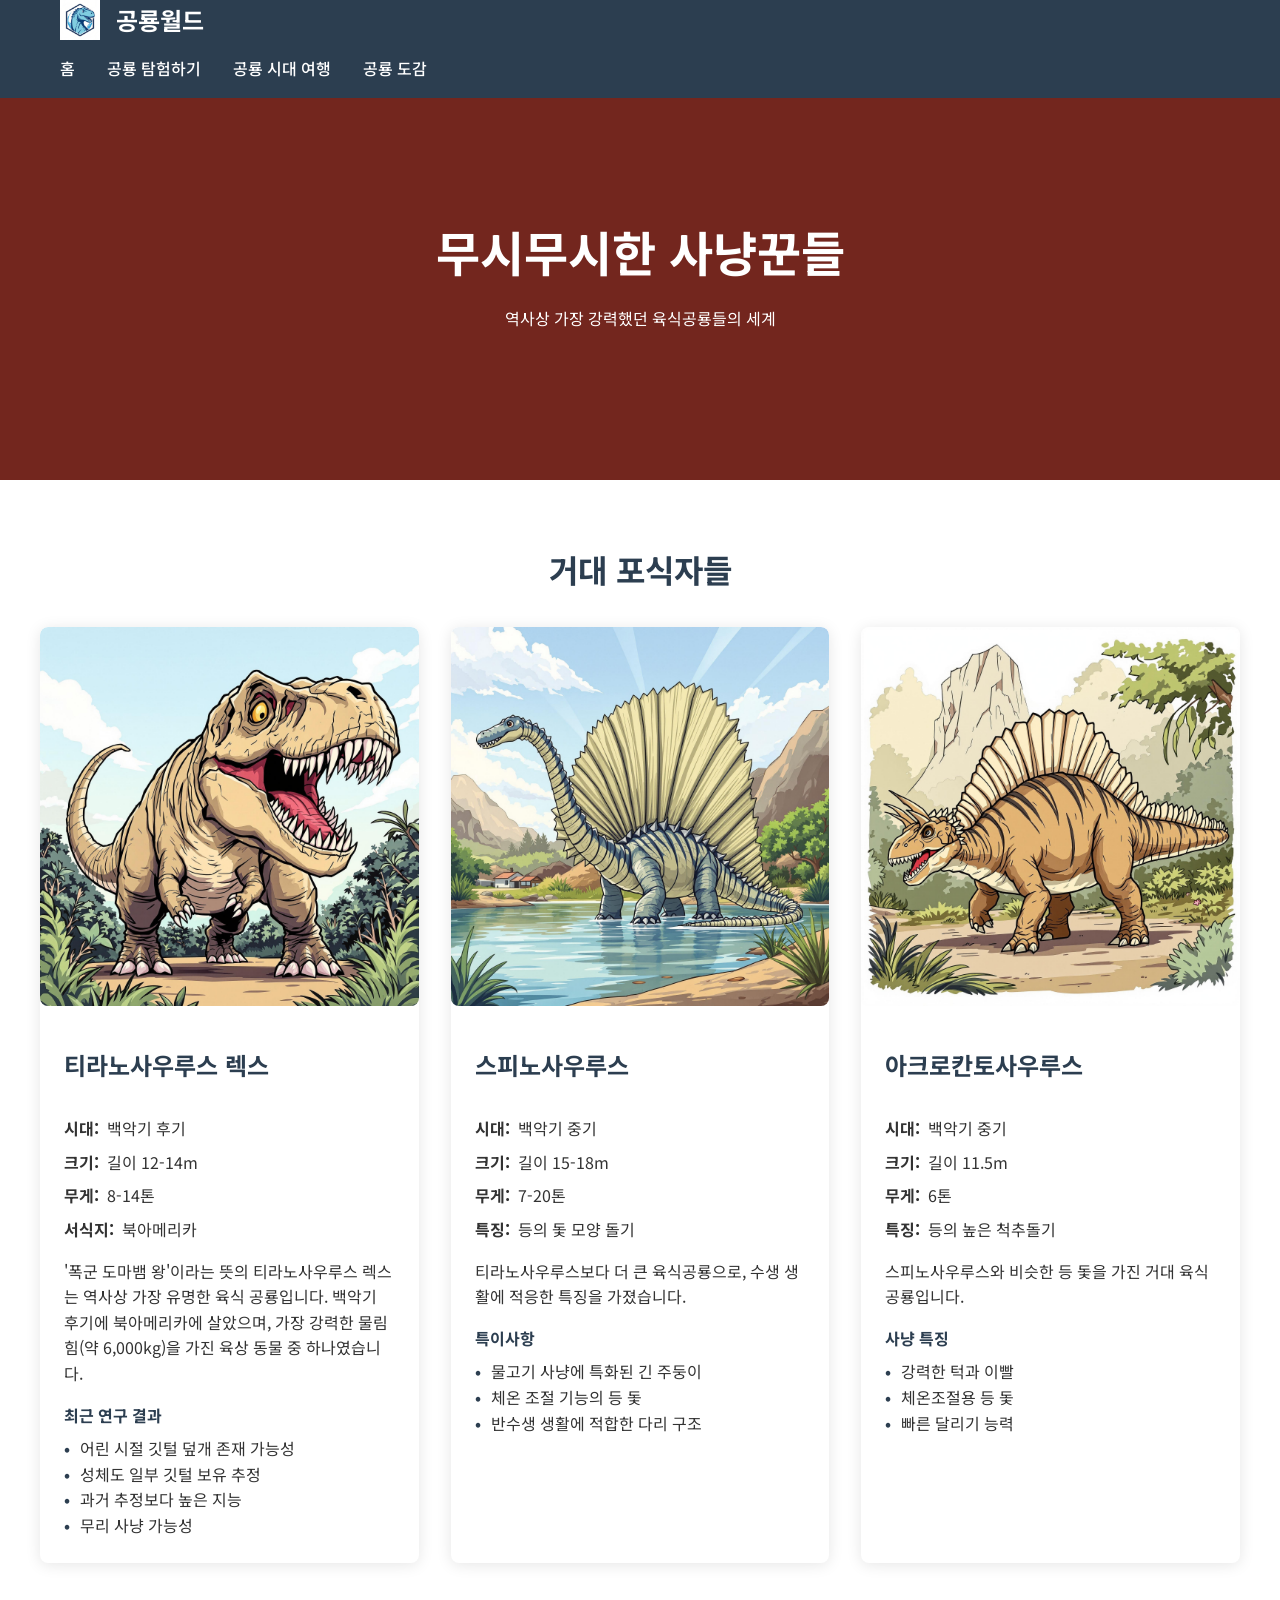
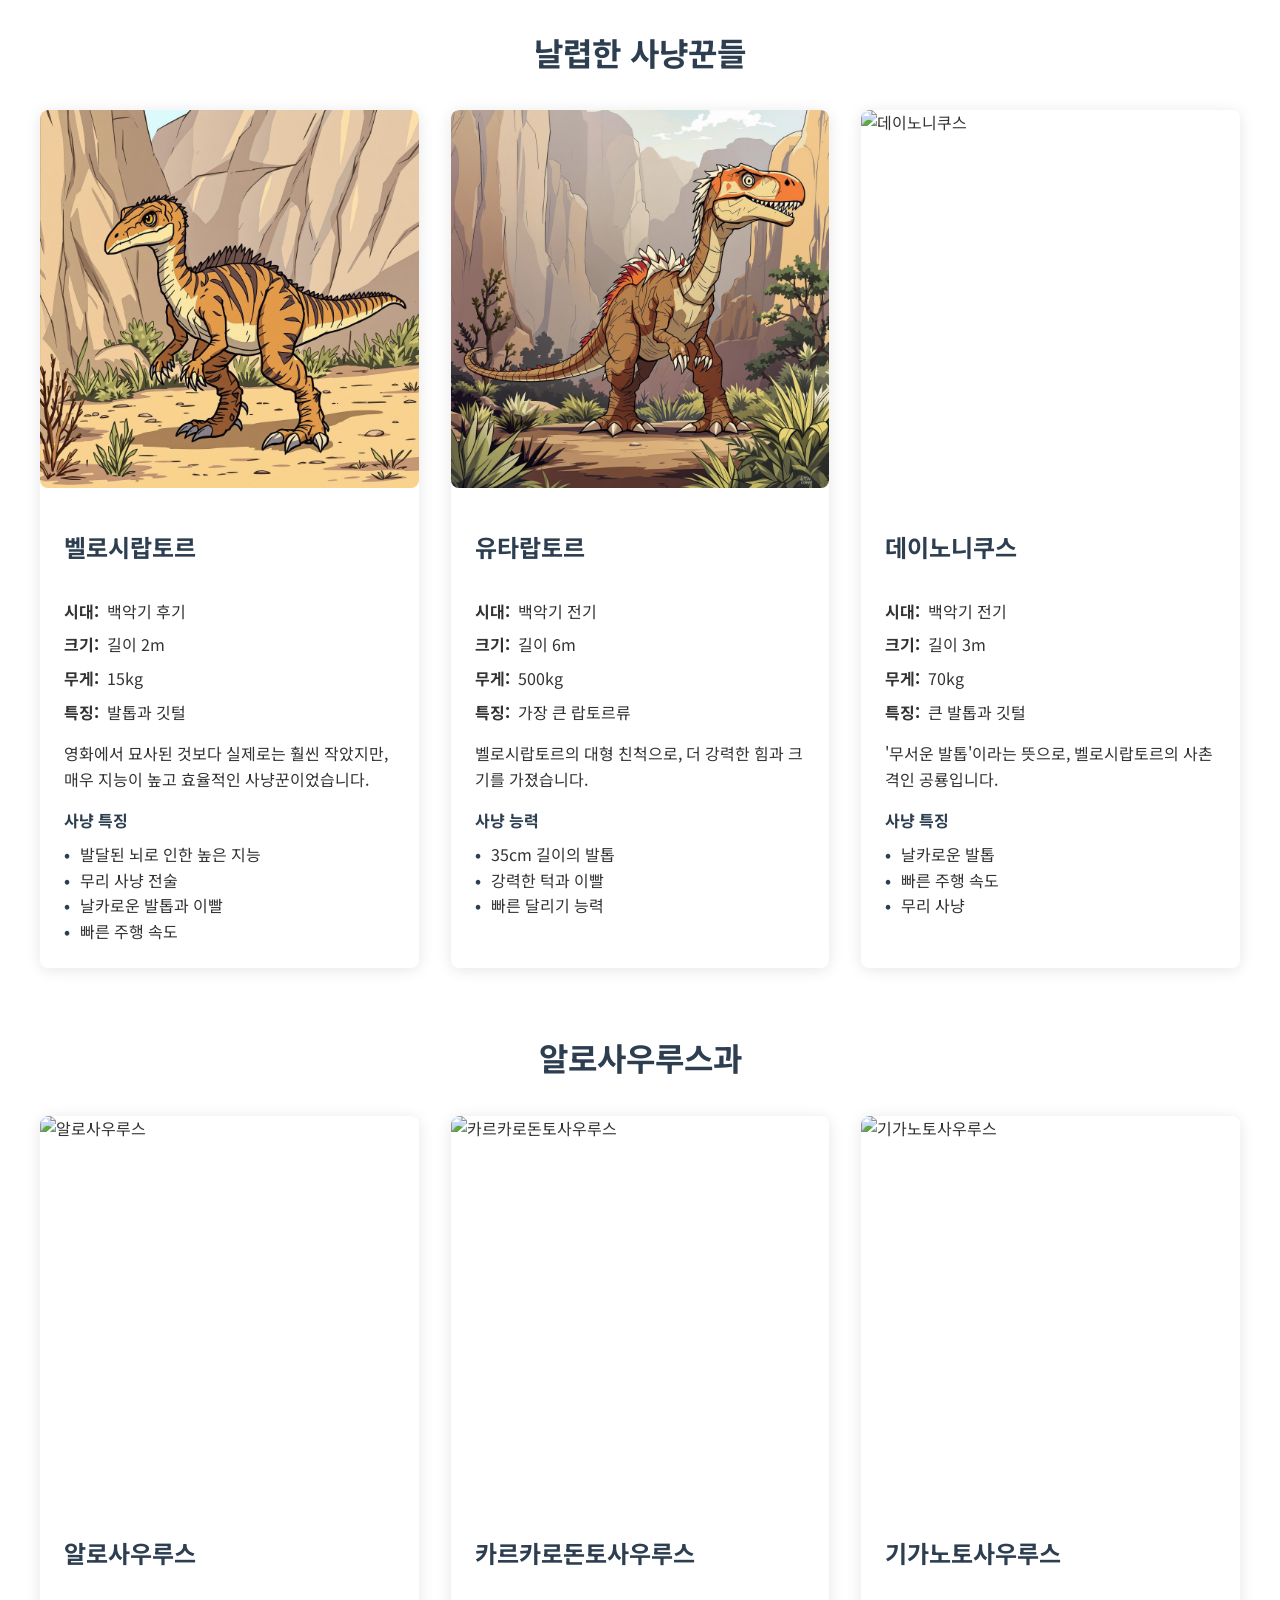
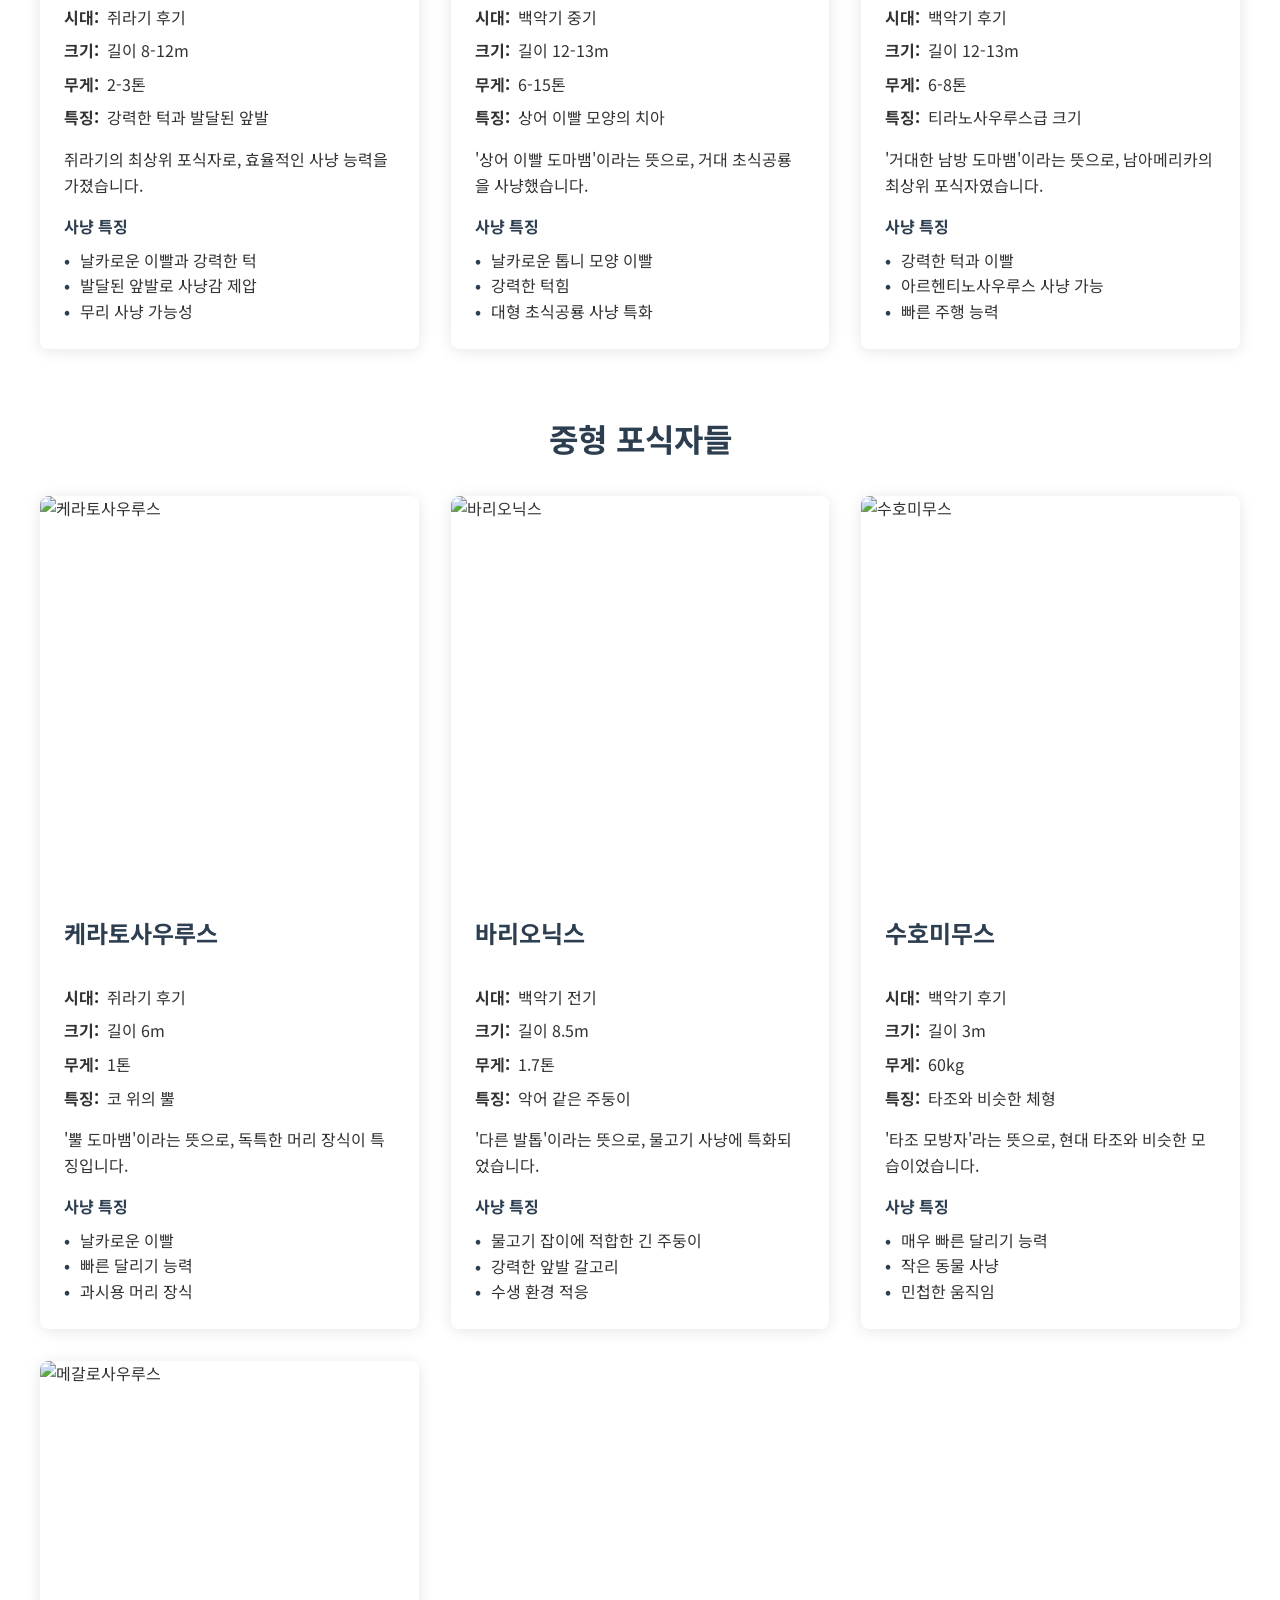
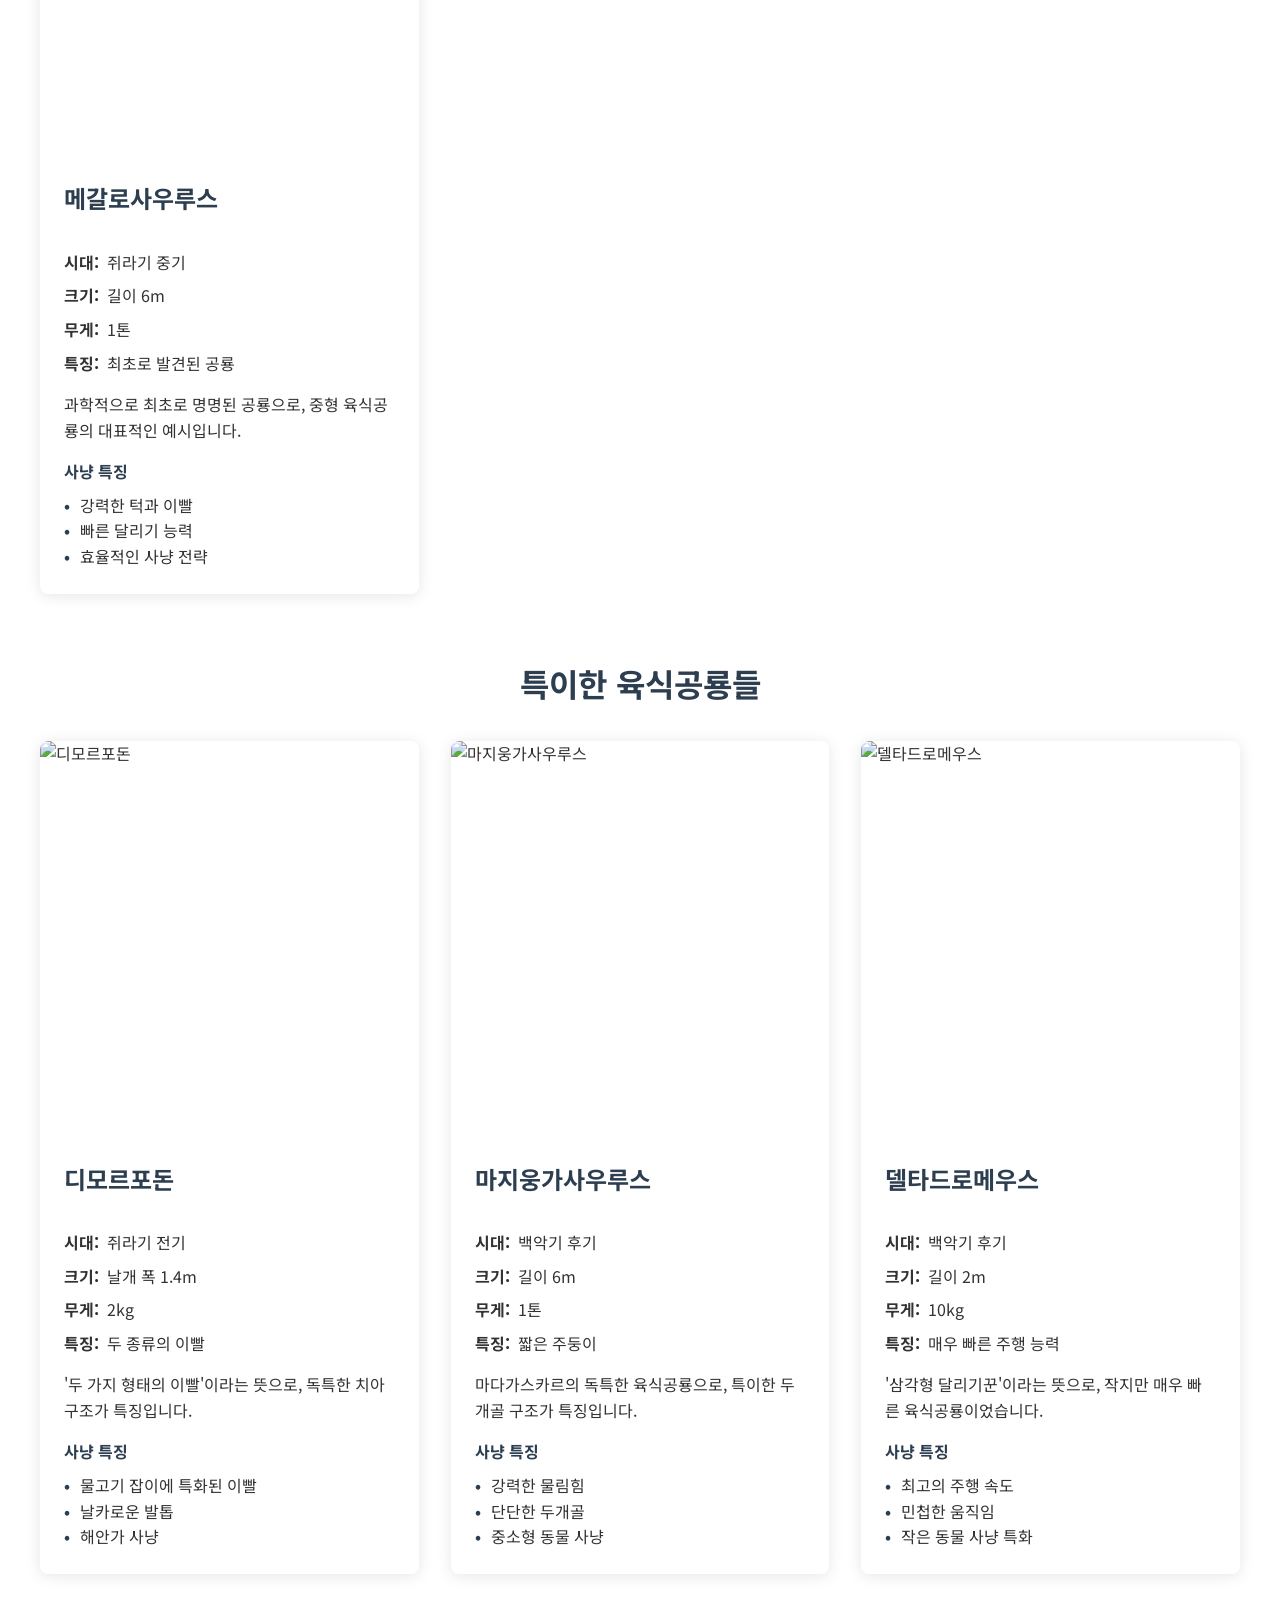
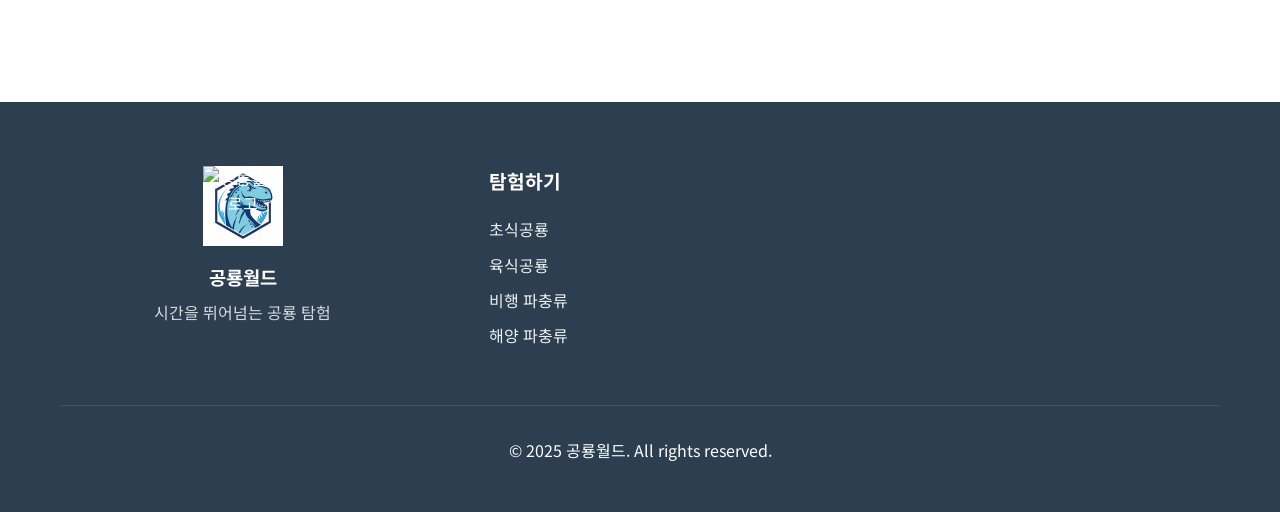
==== carnivores.html @ 7205537e "Move all files to root directory for GitHub Pages" ====
<!DOCTYPE html>
<html lang="ko">
<head>
    <meta charset="UTF-8">
    <meta name="viewport" content="width=device-width, initial-scale=1.0">
    <title>무시무시한 사냥꾼들 - 공룡월드</title>
    <link rel="stylesheet" href="style.css">
    <link rel="stylesheet" href="https://cdnjs.cloudflare.com/ajax/libs/font-awesome/6.0.0-beta3/css/all.min.css">
    <link href="https://fonts.googleapis.com/css2?family=Noto+Sans+KR:wght@400;700&display=swap" rel="stylesheet">
</head>
<body>
    <!-- 헤더 시작 -->
    <header>
        <div class="container">
            <div class="logo">
                <a href="index.html" class="logo-img" aria-label="공룡월드 홈으로 가기"></a>
                <h1>공룡월드</h1>
            </div>
            <nav>
                <div class="mobile-menu-toggle">
                    <i class="fas fa-bars"></i>
                </div>
                <ul class="main-menu">
                    <li><a href="index.html">홈</a></li>
                    <li class="dropdown">
                        <a href="#" class="active">공룡 탐험하기 <i class="fas fa-caret-down"></i></a>
                        <ul class="dropdown-menu">
                            <li><a href="herbivores.html">육지의 거인들 (초식공룡)</a></li>
                            <li><a href="carnivores.html" class="active">무시무시한 사냥꾼들 (육식공룡)</a></li>
                            <li><a href="flying.html">하늘의 지배자들 (비행 파충류)</a></li>
                            <li><a href="marine.html">바다의 공포 (해양 파충류)</a></li>
                        </ul>
                    </li>
                    <li><a href="timeline.html">공룡 시대 여행</a></li>
                    <li><a href="dictionary.html">공룡 도감</a></li>
                </ul>
            </nav>
        </div>
    </header>

    <!-- 메인 콘텐츠 -->
    <main>
        <section class="hero-sub" style="background: #E74C3C;">
            <div class="container">
                <h1>무시무시한 사냥꾼들</h1>
                <p>역사상 가장 강력했던 육식공룡들의 세계</p>
            </div>
        </section>

        <section class="container dino-content">
            <div class="dino-group">
                <h2>거대 포식자들</h2>
                <div class="dino-cards">
                    <div class="dino-detail-card">
                        <div class="dino-image">
                            <img src="images/tyrannosaurus.png" alt="티라노사우루스 렉스" loading="lazy">
                        </div>
                        <h3>티라노사우루스 렉스</h3>
                        <ul class="dino-stats">
                            <li><strong>시대:</strong> 백악기 후기</li>
                            <li><strong>크기:</strong> 길이 12-14m</li>
                            <li><strong>무게:</strong> 8-14톤</li>
                            <li><strong>서식지:</strong> 북아메리카</li>
                        </ul>
                        <div class="dino-description">
                            <p>'폭군 도마뱀 왕'이라는 뜻의 티라노사우루스 렉스는 역사상 가장 유명한 육식 공룡입니다. 백악기 후기에 북아메리카에 살았으며, 가장 강력한 물림힘(약 6,000kg)을 가진 육상 동물 중 하나였습니다.</p>
                            <h4>최근 연구 결과</h4>
                            <ul>
                                <li>어린 시절 깃털 덮개 존재 가능성</li>
                                <li>성체도 일부 깃털 보유 추정</li>
                                <li>과거 추정보다 높은 지능</li>
                                <li>무리 사냥 가능성</li>
                            </ul>
                        </div>
                    </div>

                    <div class="dino-detail-card">
                        <div class="dino-image">
                            <img src="images/spinosaurus.png" alt="스피노사우루스" loading="lazy">
                        </div>
                        <h3>스피노사우루스</h3>
                        <ul class="dino-stats">
                            <li><strong>시대:</strong> 백악기 중기</li>
                            <li><strong>크기:</strong> 길이 15-18m</li>
                            <li><strong>무게:</strong> 7-20톤</li>
                            <li><strong>특징:</strong> 등의 돛 모양 돌기</li>
                        </ul>
                        <div class="dino-description">
                            <p>티라노사우루스보다 더 큰 육식공룡으로, 수생 생활에 적응한 특징을 가졌습니다.</p>
                            <h4>특이사항</h4>
                            <ul>
                                <li>물고기 사냥에 특화된 긴 주둥이</li>
                                <li>체온 조절 기능의 등 돛</li>
                                <li>반수생 생활에 적합한 다리 구조</li>
                            </ul>
                        </div>
                    </div>

                    <div class="dino-detail-card">
                        <div class="dino-image">
                            <img src="images/acrocanthosaurus.png" alt="아크로칸토사우루스" loading="lazy">
                        </div>
                        <h3>아크로칸토사우루스</h3>
                        <ul class="dino-stats">
                            <li><strong>시대:</strong> 백악기 중기</li>
                            <li><strong>크기:</strong> 길이 11.5m</li>
                            <li><strong>무게:</strong> 6톤</li>
                            <li><strong>특징:</strong> 등의 높은 척추돌기</li>
                        </ul>
                        <div class="dino-description">
                            <p>스피노사우루스와 비슷한 등 돛을 가진 거대 육식공룡입니다.</p>
                            <h4>사냥 특징</h4>
                            <ul>
                                <li>강력한 턱과 이빨</li>
                                <li>체온조절용 등 돛</li>
                                <li>빠른 달리기 능력</li>
                            </ul>
                        </div>
                    </div>
                </div>
            </div>

            <div class="dino-group">
                <h2>날렵한 사냥꾼들</h2>
                <div class="dino-cards">
                    <div class="dino-detail-card">
                        <div class="dino-image">
                            <img src="images/velociraptor.png" alt="벨로시랍토르" loading="lazy">
                        </div>
                        <h3>벨로시랍토르</h3>
                        <ul class="dino-stats">
                            <li><strong>시대:</strong> 백악기 후기</li>
                            <li><strong>크기:</strong> 길이 2m</li>
                            <li><strong>무게:</strong> 15kg</li>
                            <li><strong>특징:</strong> 발톱과 깃털</li>
                        </ul>
                        <div class="dino-description">
                            <p>영화에서 묘사된 것보다 실제로는 훨씬 작았지만, 매우 지능이 높고 효율적인 사냥꾼이었습니다.</p>
                            <h4>사냥 특징</h4>
                            <ul>
                                <li>발달된 뇌로 인한 높은 지능</li>
                                <li>무리 사냥 전술</li>
                                <li>날카로운 발톱과 이빨</li>
                                <li>빠른 주행 속도</li>
                            </ul>
                        </div>
                    </div>

                    <div class="dino-detail-card">
                        <div class="dino-image">
                            <img src="images/utahraptor.png" alt="유타랍토르" loading="lazy">
                        </div>
                        <h3>유타랍토르</h3>
                        <ul class="dino-stats">
                            <li><strong>시대:</strong> 백악기 전기</li>
                            <li><strong>크기:</strong> 길이 6m</li>
                            <li><strong>무게:</strong> 500kg</li>
                            <li><strong>특징:</strong> 가장 큰 랍토르류</li>
                        </ul>
                        <div class="dino-description">
                            <p>벨로시랍토르의 대형 친척으로, 더 강력한 힘과 크기를 가졌습니다.</p>
                            <h4>사냥 능력</h4>
                            <ul>
                                <li>35cm 길이의 발톱</li>
                                <li>강력한 턱과 이빨</li>
                                <li>빠른 달리기 능력</li>
                            </ul>
                        </div>
                    </div>

                    <div class="dino-detail-card">
                        <div class="dino-image">
                            <img src="images/deinonychus.png" alt="데이노니쿠스" loading="lazy">
                        </div>
                        <h3>데이노니쿠스</h3>
                        <ul class="dino-stats">
                            <li><strong>시대:</strong> 백악기 전기</li>
                            <li><strong>크기:</strong> 길이 3m</li>
                            <li><strong>무게:</strong> 70kg</li>
                            <li><strong>특징:</strong> 큰 발톱과 깃털</li>
                        </ul>
                        <div class="dino-description">
                            <p>'무서운 발톱'이라는 뜻으로, 벨로시랍토르의 사촌격인 공룡입니다.</p>
                            <h4>사냥 특징</h4>
                            <ul>
                                <li>날카로운 발톱</li>
                                <li>빠른 주행 속도</li>
                                <li>무리 사냥</li>
                            </ul>
                        </div>
                    </div>
                </div>
            </div>

            <div class="dino-group">
                <h2>알로사우루스과</h2>
                <div class="dino-cards">
                    <div class="dino-detail-card">
                        <div class="dino-image">
                            <img src="images/allosaurus.png" alt="알로사우루스" loading="lazy">
                        </div>
                        <h3>알로사우루스</h3>
                        <ul class="dino-stats">
                            <li><strong>시대:</strong> 쥐라기 후기</li>
                            <li><strong>크기:</strong> 길이 8-12m</li>
                            <li><strong>무게:</strong> 2-3톤</li>
                            <li><strong>특징:</strong> 강력한 턱과 발달된 앞발</li>
                        </ul>
                        <div class="dino-description">
                            <p>쥐라기의 최상위 포식자로, 효율적인 사냥 능력을 가졌습니다.</p>
                            <h4>사냥 특징</h4>
                            <ul>
                                <li>날카로운 이빨과 강력한 턱</li>
                                <li>발달된 앞발로 사냥감 제압</li>
                                <li>무리 사냥 가능성</li>
                            </ul>
                        </div>
                    </div>

                    <div class="dino-detail-card">
                        <div class="dino-image">
                            <img src="images/carcharodontosaurus.png" alt="카르카로돈토사우루스" loading="lazy">
                        </div>
                        <h3>카르카로돈토사우루스</h3>
                        <ul class="dino-stats">
                            <li><strong>시대:</strong> 백악기 중기</li>
                            <li><strong>크기:</strong> 길이 12-13m</li>
                            <li><strong>무게:</strong> 6-15톤</li>
                            <li><strong>특징:</strong> 상어 이빨 모양의 치아</li>
                        </ul>
                        <div class="dino-description">
                            <p>'상어 이빨 도마뱀'이라는 뜻으로, 거대 초식공룡을 사냥했습니다.</p>
                            <h4>사냥 특징</h4>
                            <ul>
                                <li>날카로운 톱니 모양 이빨</li>
                                <li>강력한 턱힘</li>
                                <li>대형 초식공룡 사냥 특화</li>
                            </ul>
                        </div>
                    </div>

                    <div class="dino-detail-card">
                        <div class="dino-image">
                            <img src="images/giganotosaurus.png" alt="기가노토사우루스" loading="lazy">
                        </div>
                        <h3>기가노토사우루스</h3>
                        <ul class="dino-stats">
                            <li><strong>시대:</strong> 백악기 후기</li>
                            <li><strong>크기:</strong> 길이 12-13m</li>
                            <li><strong>무게:</strong> 6-8톤</li>
                            <li><strong>특징:</strong> 티라노사우루스급 크기</li>
                        </ul>
                        <div class="dino-description">
                            <p>'거대한 남방 도마뱀'이라는 뜻으로, 남아메리카의 최상위 포식자였습니다.</p>
                            <h4>사냥 특징</h4>
                            <ul>
                                <li>강력한 턱과 이빨</li>
                                <li>아르헨티노사우루스 사냥 가능</li>
                                <li>빠른 주행 능력</li>
                            </ul>
                        </div>
                    </div>
                </div>
            </div>

            <div class="dino-group">
                <h2>중형 포식자들</h2>
                <div class="dino-cards">
                    <div class="dino-detail-card">
                        <div class="dino-image">
                            <img src="images/carcharodon.png" alt="케라토사우루스" loading="lazy">
                        </div>
                        <h3>케라토사우루스</h3>
                        <ul class="dino-stats">
                            <li><strong>시대:</strong> 쥐라기 후기</li>
                            <li><strong>크기:</strong> 길이 6m</li>
                            <li><strong>무게:</strong> 1톤</li>
                            <li><strong>특징:</strong> 코 위의 뿔</li>
                        </ul>
                        <div class="dino-description">
                            <p>'뿔 도마뱀'이라는 뜻으로, 독특한 머리 장식이 특징입니다.</p>
                            <h4>사냥 특징</h4>
                            <ul>
                                <li>날카로운 이빨</li>
                                <li>빠른 달리기 능력</li>
                                <li>과시용 머리 장식</li>
                            </ul>
                        </div>
                    </div>

                    <div class="dino-detail-card">
                        <div class="dino-image">
                            <img src="images/barbados.png" alt="바리오닉스" loading="lazy">
                        </div>
                        <h3>바리오닉스</h3>
                        <ul class="dino-stats">
                            <li><strong>시대:</strong> 백악기 전기</li>
                            <li><strong>크기:</strong> 길이 8.5m</li>
                            <li><strong>무게:</strong> 1.7톤</li>
                            <li><strong>특징:</strong> 악어 같은 주둥이</li>
                        </ul>
                        <div class="dino-description">
                            <p>'다른 발톱'이라는 뜻으로, 물고기 사냥에 특화되었습니다.</p>
                            <h4>사냥 특징</h4>
                            <ul>
                                <li>물고기 잡이에 적합한 긴 주둥이</li>
                                <li>강력한 앞발 갈고리</li>
                                <li>수생 환경 적응</li>
                            </ul>
                        </div>
                    </div>

                    <div class="dino-detail-card">
                        <div class="dino-image">
                            <img src="images/troodon.png" alt="수호미무스" loading="lazy">
                        </div>
                        <h3>수호미무스</h3>
                        <ul class="dino-stats">
                            <li><strong>시대:</strong> 백악기 후기</li>
                            <li><strong>크기:</strong> 길이 3m</li>
                            <li><strong>무게:</strong> 60kg</li>
                            <li><strong>특징:</strong> 타조와 비슷한 체형</li>
                        </ul>
                        <div class="dino-description">
                            <p>'타조 모방자'라는 뜻으로, 현대 타조와 비슷한 모습이었습니다.</p>
                            <h4>사냥 특징</h4>
                            <ul>
                                <li>매우 빠른 달리기 능력</li>
                                <li>작은 동물 사냥</li>
                                <li>민첩한 움직임</li>
                            </ul>
                        </div>
                    </div>

                    <div class="dino-detail-card">
                        <div class="dino-image">
                            <img src="images/megalosaurus.png" alt="메갈로사우루스" loading="lazy">
                        </div>
                        <h3>메갈로사우루스</h3>
                        <ul class="dino-stats">
                            <li><strong>시대:</strong> 쥐라기 중기</li>
                            <li><strong>크기:</strong> 길이 6m</li>
                            <li><strong>무게:</strong> 1톤</li>
                            <li><strong>특징:</strong> 최초로 발견된 공룡</li>
                        </ul>
                        <div class="dino-description">
                            <p>과학적으로 최초로 명명된 공룡으로, 중형 육식공룡의 대표적인 예시입니다.</p>
                            <h4>사냥 특징</h4>
                            <ul>
                                <li>강력한 턱과 이빨</li>
                                <li>빠른 달리기 능력</li>
                                <li>효율적인 사냥 전략</li>
                            </ul>
                        </div>
                    </div>
                </div>
            </div>

            <div class="dino-group">
                <h2>특이한 육식공룡들</h2>
                <div class="dino-cards">
                    <div class="dino-detail-card">
                        <div class="dino-image">
                            <img src="images/dactylosaurus.png" alt="디모르포돈" loading="lazy">
                        </div>
                        <h3>디모르포돈</h3>
                        <ul class="dino-stats">
                            <li><strong>시대:</strong> 쥐라기 전기</li>
                            <li><strong>크기:</strong> 날개 폭 1.4m</li>
                            <li><strong>무게:</strong> 2kg</li>
                            <li><strong>특징:</strong> 두 종류의 이빨</li>
                        </ul>
                        <div class="dino-description">
                            <p>'두 가지 형태의 이빨'이라는 뜻으로, 독특한 치아 구조가 특징입니다.</p>
                            <h4>사냥 특징</h4>
                            <ul>
                                <li>물고기 잡이에 특화된 이빨</li>
                                <li>날카로운 발톱</li>
                                <li>해안가 사냥</li>
                            </ul>
                        </div>
                    </div>

                    <div class="dino-detail-card">
                        <div class="dino-image">
                            <img src="images/majungasaurus.png" alt="마지웅가사우루스" loading="lazy">
                        </div>
                        <h3>마지웅가사우루스</h3>
                        <ul class="dino-stats">
                            <li><strong>시대:</strong> 백악기 후기</li>
                            <li><strong>크기:</strong> 길이 6m</li>
                            <li><strong>무게:</strong> 1톤</li>
                            <li><strong>특징:</strong> 짧은 주둥이</li>
                        </ul>
                        <div class="dino-description">
                            <p>마다가스카르의 독특한 육식공룡으로, 특이한 두개골 구조가 특징입니다.</p>
                            <h4>사냥 특징</h4>
                            <ul>
                                <li>강력한 물림힘</li>
                                <li>단단한 두개골</li>
                                <li>중소형 동물 사냥</li>
                            </ul>
                        </div>
                    </div>

                    <div class="dino-detail-card">
                        <div class="dino-image">
                            <img src="images/deltadromeus.png" alt="델타드로메우스" loading="lazy">
                        </div>
                        <h3>델타드로메우스</h3>
                        <ul class="dino-stats">
                            <li><strong>시대:</strong> 백악기 후기</li>
                            <li><strong>크기:</strong> 길이 2m</li>
                            <li><strong>무게:</strong> 10kg</li>
                            <li><strong>특징:</strong> 매우 빠른 주행 능력</li>
                        </ul>
                        <div class="dino-description">
                            <p>'삼각형 달리기꾼'이라는 뜻으로, 작지만 매우 빠른 육식공룡이었습니다.</p>
                            <h4>사냥 특징</h4>
                            <ul>
                                <li>최고의 주행 속도</li>
                                <li>민첩한 움직임</li>
                                <li>작은 동물 사냥 특화</li>
                            </ul>
                        </div>
                    </div>
                </div>
            </div>
        </section>
    </main>

    <!-- 푸터 -->
    <footer>
        <div class="container">
            <div class="footer-content">
                <div class="footer-logo">
                    <img src="images/logo.png" alt="공룡월드 로고" class="logo-img">
                    <h3>공룡월드</h3>
                    <p>시간을 뛰어넘는 공룡 탐험</p>
                </div>
                <div class="footer-links">
                    <div class="link-column">
                        <h4>탐험하기</h4>
                        <ul>
                            <li><a href="herbivores.html">초식공룡</a></li>
                            <li><a href="carnivores.html">육식공룡</a></li>
                            <li><a href="flying.html">비행 파충류</a></li>
                            <li><a href="marine.html">해양 파충류</a></li>
                        </ul>
                    </div>
                </div>
            </div>
            <div class="copyright">
                <p>&copy; 2025 공룡월드. All rights reserved.</p>
            </div>
        </div>
    </footer>

    <!-- 위로 가기 버튼 -->
    <button id="scroll-to-top" aria-label="맨 위로 이동">
        <i class="fas fa-chevron-up"></i>
    </button>

    <script src="script.js"></script>
</body>
</html>
---- style.css ----
/* 기본 리셋 및 공통 스타일 */
:root {
    --primary-color: #2C3E50;
    --herbivore-color: #27AE60;
    --carnivore-color: #E74C3C;
    --flying-color: #9B59B6;
    --marine-color: #3498DB;
    --text-color: #333;
    --light-gray: #f5f6fa;
    --shadow: 0 2px 15px rgba(0,0,0,0.1);
    --transition: all 0.3s ease;
}

* {
    margin: 0;
    padding: 0;
    box-sizing: border-box;
}

body {
    font-family: 'Noto Sans KR', sans-serif;
    line-height: 1.6;
    color: var(--text-color);
}

/* 컨테이너 */
.container {
    max-width: 1200px;
    margin: 0 auto;
    padding: 0 20px;
}

/* 헤더 스타일 */
header {
    background: var(--primary-color);
    position: fixed;
    width: 100%;
    top: 0;
    z-index: 1000;
    transition: var(--transition);
}

header.scrolled {
    background: rgba(44, 62, 80, 0.95);
    box-shadow: var(--shadow);
}

.logo {
    display: flex;
    align-items: center;
    gap: 1rem;
}

.logo h1 {
    margin: 0;
    font-size: 1.5rem;
    color: white;
}

.logo-img {
    width: 40px;
    height: 40px;
    background-image: url('images/dino-logo-primary.png');
    background-size: contain;
    background-repeat: no-repeat;
    background-position: center;
    display: block;
    background-color: transparent;
}

/* 푸터 로고 스타일 */
.footer-logo {
    text-align: center;
    margin-bottom: 2rem;
}

.footer-logo .logo-img {
    width: 80px;
    height: 80px;
    margin: 0 auto 1rem;
    background-color: transparent;
}

.footer-logo h3 {
    color: white;
    margin-bottom: 0.5rem;
}

.footer-logo p {
    color: rgba(255, 255, 255, 0.8);
}

/* 네비게이션 */
nav {
    display: flex;
    justify-content: space-between;
    align-items: center;
    padding: 1rem 0;
}

.main-menu {
    display: flex;
    list-style: none;
    gap: 2rem;
}

.main-menu a {
    color: white;
    text-decoration: none;
    font-weight: 500;
    transition: var(--transition);
}

.main-menu a:hover {
    color: #ecf0f1;
}

.dropdown {
    position: relative;
}

.dropdown-menu {
    display: none;
    position: absolute;
    background: white;
    min-width: 200px;
    box-shadow: var(--shadow);
    border-radius: 4px;
    padding: 0.5rem 0;
}

.dropdown:hover .dropdown-menu {
    display: block;
}

.dropdown-menu a {
    color: var(--text-color);
    padding: 0.5rem 1rem;
    display: block;
}

.dropdown-menu a:hover {
    background: var(--light-gray);
}

.main-menu .dropdown .fa-caret-down {
    display: none;
}

/* 히어로 섹션 */
.hero-sub {
    height: 400px;
    background-size: cover;
    background-position: center;
    position: relative;
    margin-top: 80px;
    display: flex;
    align-items: center;
    text-align: center;
    color: white;
}

.hero-sub::before {
    content: '';
    position: absolute;
    top: 0;
    left: 0;
    right: 0;
    bottom: 0;
    background: rgba(0,0,0,0.5);
}

.hero-sub .container {
    position: relative;
    z-index: 1;
}

.hero-sub h1 {
    font-size: 3rem;
    margin-bottom: 1rem;
}

/* 공룡 카드 스타일 */
.dino-content {
    padding: 4rem 0;
}

.dino-group {
    margin-bottom: 4rem;
}

.dino-group h2 {
    font-size: 2rem;
    margin-bottom: 2rem;
    color: var(--primary-color);
    text-align: center;
}

.dino-cards {
    display: grid;
    grid-template-columns: repeat(auto-fit, minmax(300px, 1fr));
    gap: 2rem;
}

.dino-detail-card {
    background: white;
    border-radius: 8px;
    overflow: hidden;
    box-shadow: var(--shadow);
    transition: var(--transition);
}

.dino-detail-card:hover {
    transform: translateY(-5px);
    box-shadow: 0 4px 20px rgba(0,0,0,0.15);
}

.dino-detail-card img {
    width: 100%;
    height: 250px;
    object-fit: cover;
    transition: var(--transition);
}

.dino-detail-card:hover img {
    transform: scale(1.05);
}

.dino-detail-card h3 {
    padding: 1.5rem 1.5rem 1rem;
    font-size: 1.5rem;
    color: var(--primary-color);
}

.dino-stats {
    list-style: none;
    padding: 0 1.5rem;
    margin-bottom: 1rem;
}

.dino-stats li {
    margin-bottom: 0.5rem;
    display: flex;
    align-items: center;
    gap: 0.5rem;
}

.dino-description {
    padding: 0 1.5rem 1.5rem;
}

.dino-description h4 {
    margin: 1rem 0 0.5rem;
    color: var(--primary-color);
}

.dino-description ul {
    list-style: none;
    margin-left: 1rem;
}

.dino-description ul li::before {
    content: '•';
    color: var(--primary-color);
    font-weight: bold;
    display: inline-block;
    width: 1em;
    margin-left: -1em;
}

/* 푸터 스타일 */
footer {
    background: var(--primary-color);
    color: white;
    padding: 4rem 0 2rem;
}

.footer-content {
    display: grid;
    grid-template-columns: 1fr 2fr;
    gap: 4rem;
    margin-bottom: 2rem;
}

.footer-logo {
    text-align: center;
}

.footer-links {
    display: grid;
    grid-template-columns: repeat(auto-fit, minmax(200px, 1fr));
    gap: 2rem;
}

.link-column h4 {
    margin-bottom: 1rem;
    font-size: 1.2rem;
}

.link-column ul {
    list-style: none;
}

.link-column a {
    color: #ecf0f1;
    text-decoration: none;
    transition: var(--transition);
    display: block;
    padding: 0.3rem 0;
}

.link-column a:hover {
    color: white;
    transform: translateX(5px);
}

.copyright {
    text-align: center;
    padding-top: 2rem;
    border-top: 1px solid rgba(255,255,255,0.1);
}

/* 스크롤 버튼 */
#scroll-to-top {
    position: fixed;
    bottom: 20px;
    right: 20px;
    background: var(--primary-color);
    color: white;
    width: 50px;
    height: 50px;
    border-radius: 50%;
    border: none;
    cursor: pointer;
    display: none;
    align-items: center;
    justify-content: center;
    font-size: 1.2rem;
    box-shadow: var(--shadow);
    transition: var(--transition);
}

#scroll-to-top:hover {
    background: #34495e;
    transform: translateY(-3px);
}

#scroll-to-top.visible {
    display: flex;
}

/* 반응형 디자인 */
@media (max-width: 768px) {
    .hero-sub {
        height: 300px;
    }

    .hero-sub h1 {
        font-size: 2rem;
    }

    .dino-cards {
        grid-template-columns: 1fr;
    }

    .footer-content {
        grid-template-columns: 1fr;
        gap: 2rem;
    }

    .mobile-menu-toggle {
        display: block;
    }

    .main-menu {
        display: none;
    }
}

/* 이미지 플레이스홀더 스타일 */
.image-placeholder {
    background: #eee;
    display: flex;
    align-items: center;
    justify-content: center;
    color: #666;
    font-size: 1rem;
    text-align: center;
    padding: 1rem;
}

/* 모바일 메뉴 토글 버튼 */
.mobile-menu-toggle {
    display: none;
    background: none;
    border: none;
    font-size: 1.5rem;
    color: #333;
    cursor: pointer;
}

/* 영웅 배너 */
#hero {
    background-color: #e9ecef;
    padding: 4rem 0;
    text-align: center;
    background-image: url('images/banner-desktop.png');
    background-size: cover;
    background-position: center;
    background-repeat: no-repeat;
    min-height: 600px;
    position: relative;
    display: flex;
    align-items: center;
    justify-content: center;
}

.hero-content {
    background-color: rgba(255, 255, 255, 0.9);
    padding: 2rem;
    border-radius: 8px;
    max-width: 600px;
    margin: 0 auto;
}

/* 카테고리 섹션 */
#categories {
    padding: 4rem 0;
    background-image: url('images/pattern-fossil-tile.png');
    background-repeat: repeat;
    position: relative;
}

.category-grid {
    display: grid;
    grid-template-columns: repeat(auto-fit, minmax(250px, 1fr));
    gap: 2rem;
    margin-top: 2rem;
}

.category-card {
    border: 1px solid #ddd;
    padding: 2rem;
    border-radius: 8px;
    background-color: rgba(255, 255, 255, 0.95);
    transition: transform 0.3s ease;
}

.category-card:hover {
    transform: translateY(-5px);
}

/* 공룡 시대 여행 */
#timeline {
    padding: 4rem 0;
    background-image: url('images/timeline-bg-desktop.png');
    background-size: cover;
    background-position: center;
    background-color: #f8f9fa;
    position: relative;
}

.timeline-period {
    border: 1px solid #ddd;
    margin-bottom: 2rem;
    padding: 2rem;
    border-radius: 8px;
    background-color: rgba(255, 255, 255, 0.95);
}

/* 공룡 도감 */
#dictionary {
    padding: 4rem 0;
}

.dinosaur-grid {
    display: grid;
    grid-template-columns: repeat(auto-fit, minmax(300px, 1fr));
    gap: 2rem;
    margin-top: 2rem;
}

.dinosaur-card {
    border: 1px solid #ddd;
    padding: 2rem;
    border-radius: 8px;
    background-color: white;
    transition: all 0.3s ease;
    position: relative;
    overflow: hidden;
}

.dinosaur-card::before {
    content: '';
    position: absolute;
    top: 0;
    left: 0;
    right: 0;
    height: 200px;
    background-image: url('images/card/cfimages.png');
    background-size: cover;
    background-position: center;
    opacity: 0.1;
}

/* 오늘의 공룡 */
#dino-of-day {
    background-color: #f8f9fa;
    padding: 4rem 0;
}

.dino-highlight {
    display: grid;
    grid-template-columns: 1fr 1fr;
    gap: 2rem;
}

/* 유틸리티 클래스 */
.section-title {
    text-align: center;
    margin-bottom: 2rem;
}

.btn {
    display: inline-block;
    padding: 0.8rem 1.5rem;
    border-radius: 4px;
    text-decoration: none;
    background-color: #007bff;
    color: white;
}

/* 이미지 */
img {
    max-width: 100%;
    height: auto;
}

/* 링크 */
a {
    color: inherit;
    text-decoration: none;
}

/* 리스트 */
ul {
    list-style-position: inside;
}

/* 아이콘 */
.category-icon {
    font-size: 2rem;
    margin-bottom: 1rem;
    text-align: center;
}

/* 기본 여백 */
h1, h2, h3, h4, h5, h6 {
    margin-bottom: 1rem;
}

p {
    margin-bottom: 1rem;
}

@media (max-width: 768px) {
    #scroll-to-top {
        bottom: 20px;
        right: 20px;
        width: 40px;
        height: 40px;
        font-size: 16px;
    }
}

/* 태그 필터 스타일 */
.dino-filters {
    margin-bottom: 2rem;
    padding: 1rem;
    background: #f8f9fa;
    border-radius: 8px;
}

.filter-group {
    margin-bottom: 1rem;
}

.filter-group h3 {
    margin-bottom: 0.5rem;
    font-size: 1.1rem;
    color: #2c3e50;
}

.tag-buttons {
    display: flex;
    flex-wrap: wrap;
    gap: 0.5rem;
}

.tag-btn {
    padding: 0.5rem 1rem;
    border: 1px solid #ddd;
    border-radius: 20px;
    background: white;
    cursor: pointer;
    transition: all 0.3s ease;
}

.tag-btn:hover {
    background: #e9ecef;
}

.tag-btn.active {
    background: #3498db;
    color: white;
    border-color: #3498db;
}

/* 공룡 카드 태그 스타일 */
.tags {
    display: flex;
    flex-wrap: wrap;
    gap: 0.5rem;
    margin: 0.5rem 0;
}

.tag {
    padding: 0.25rem 0.75rem;
    background: #e9ecef;
    border-radius: 15px;
    font-size: 0.9rem;
    color: #495057;
}

/* 공룡 카드 그리드 스타일 */
.dinosaur-grid {
    display: grid;
    grid-template-columns: repeat(auto-fill, minmax(300px, 1fr));
    gap: 2rem;
    padding: 1rem 0;
}

.dino-image {
    width: 100%;
    padding-bottom: 100%; /* 1:1 비율을 위한 패딩 */
    position: relative;
    overflow: hidden;
    border-radius: 8px;
    margin-bottom: 1rem;
}

.dino-image img {
    position: absolute;
    top: 0;
    left: 0;
    width: 100%;
    height: 100%;
    object-fit: cover; /* 이미지 비율 유지하면서 컨테이너 채우기 */
    transition: transform 0.3s ease;
}

.dino-image img:hover {
    transform: scale(1.05);
}
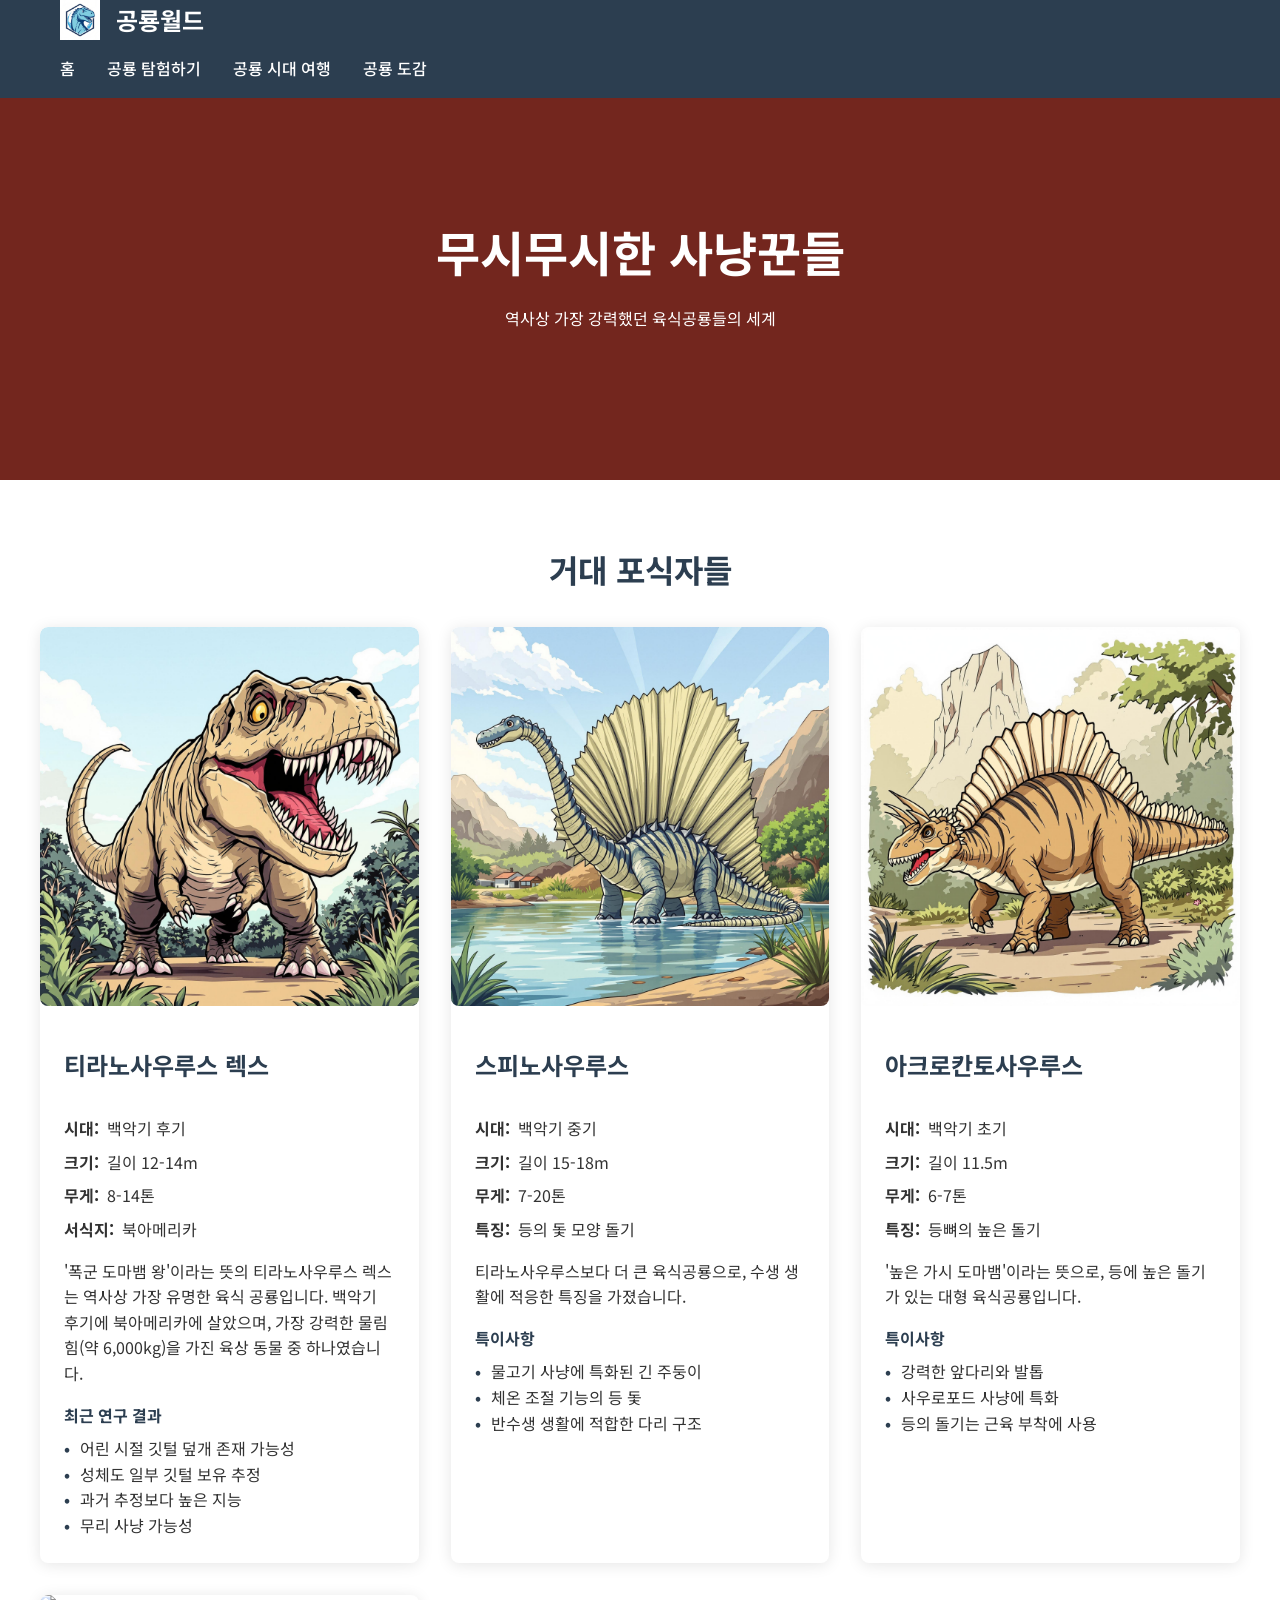
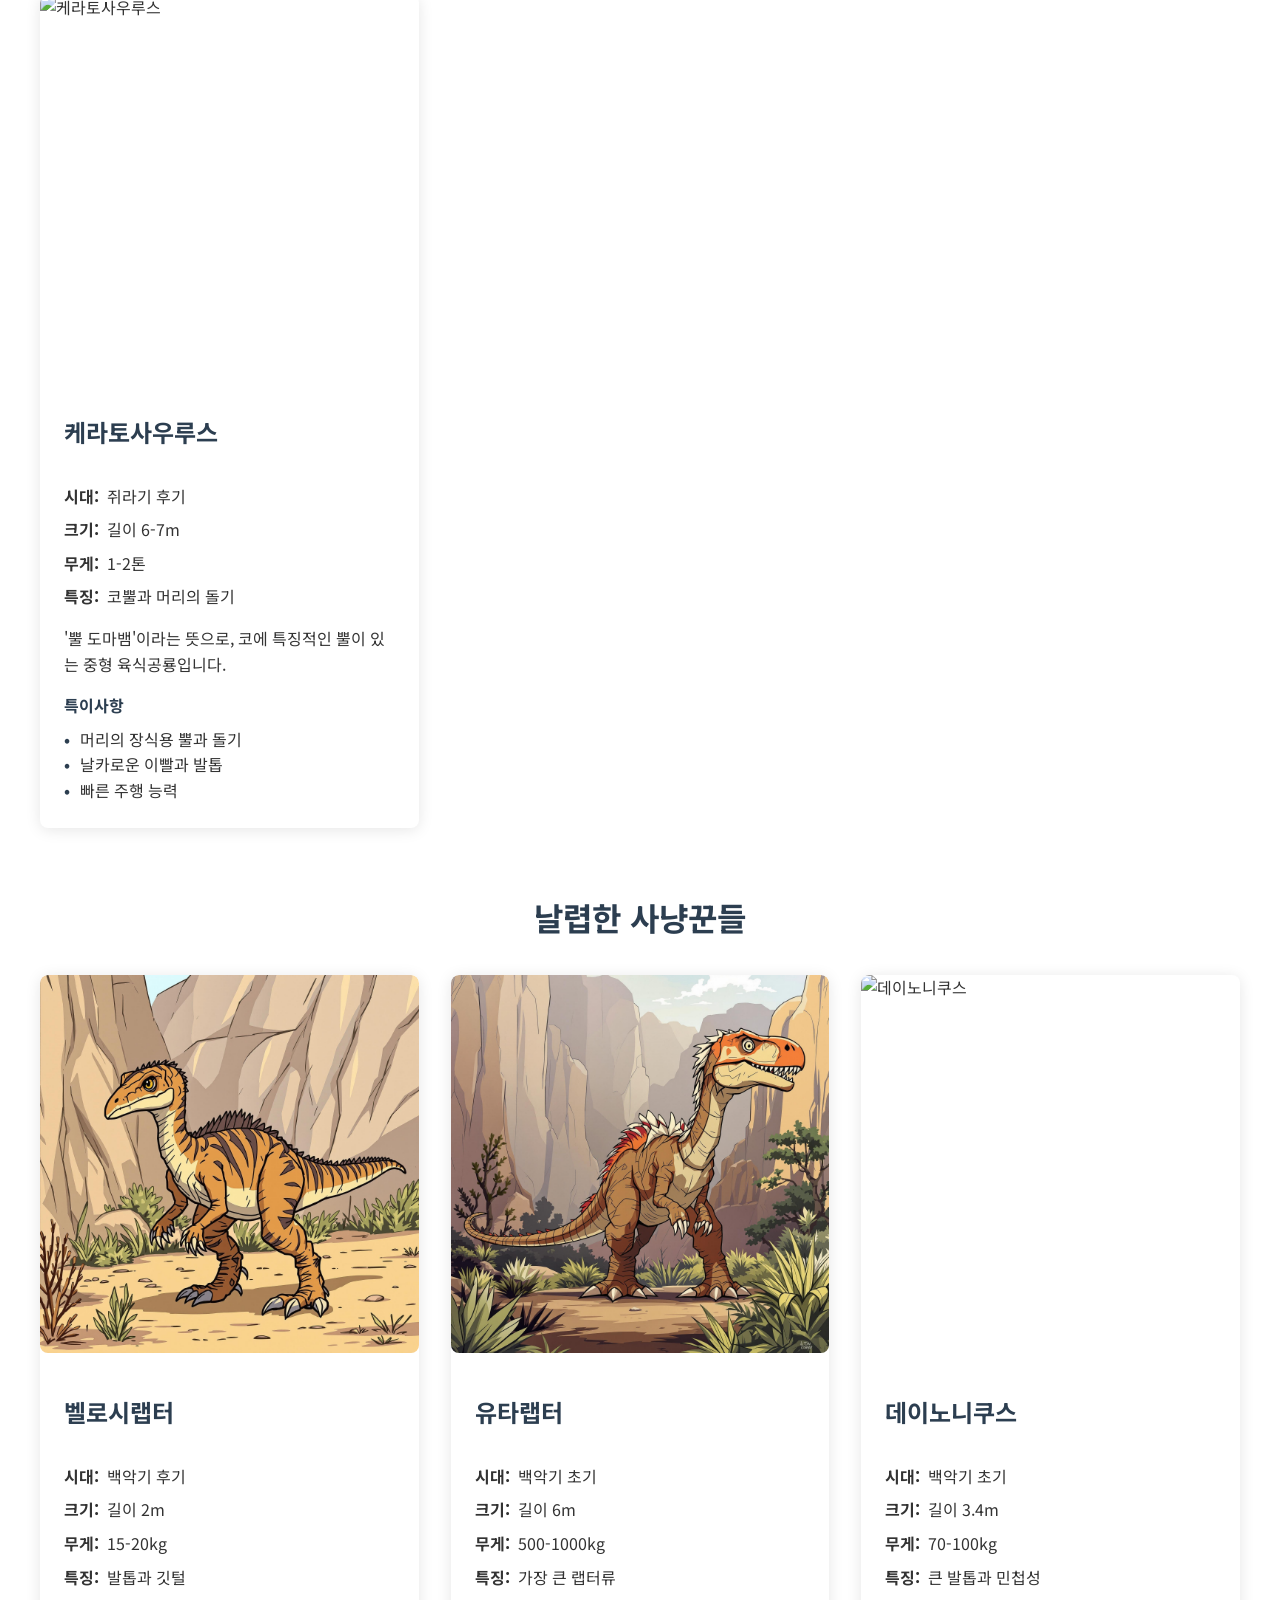
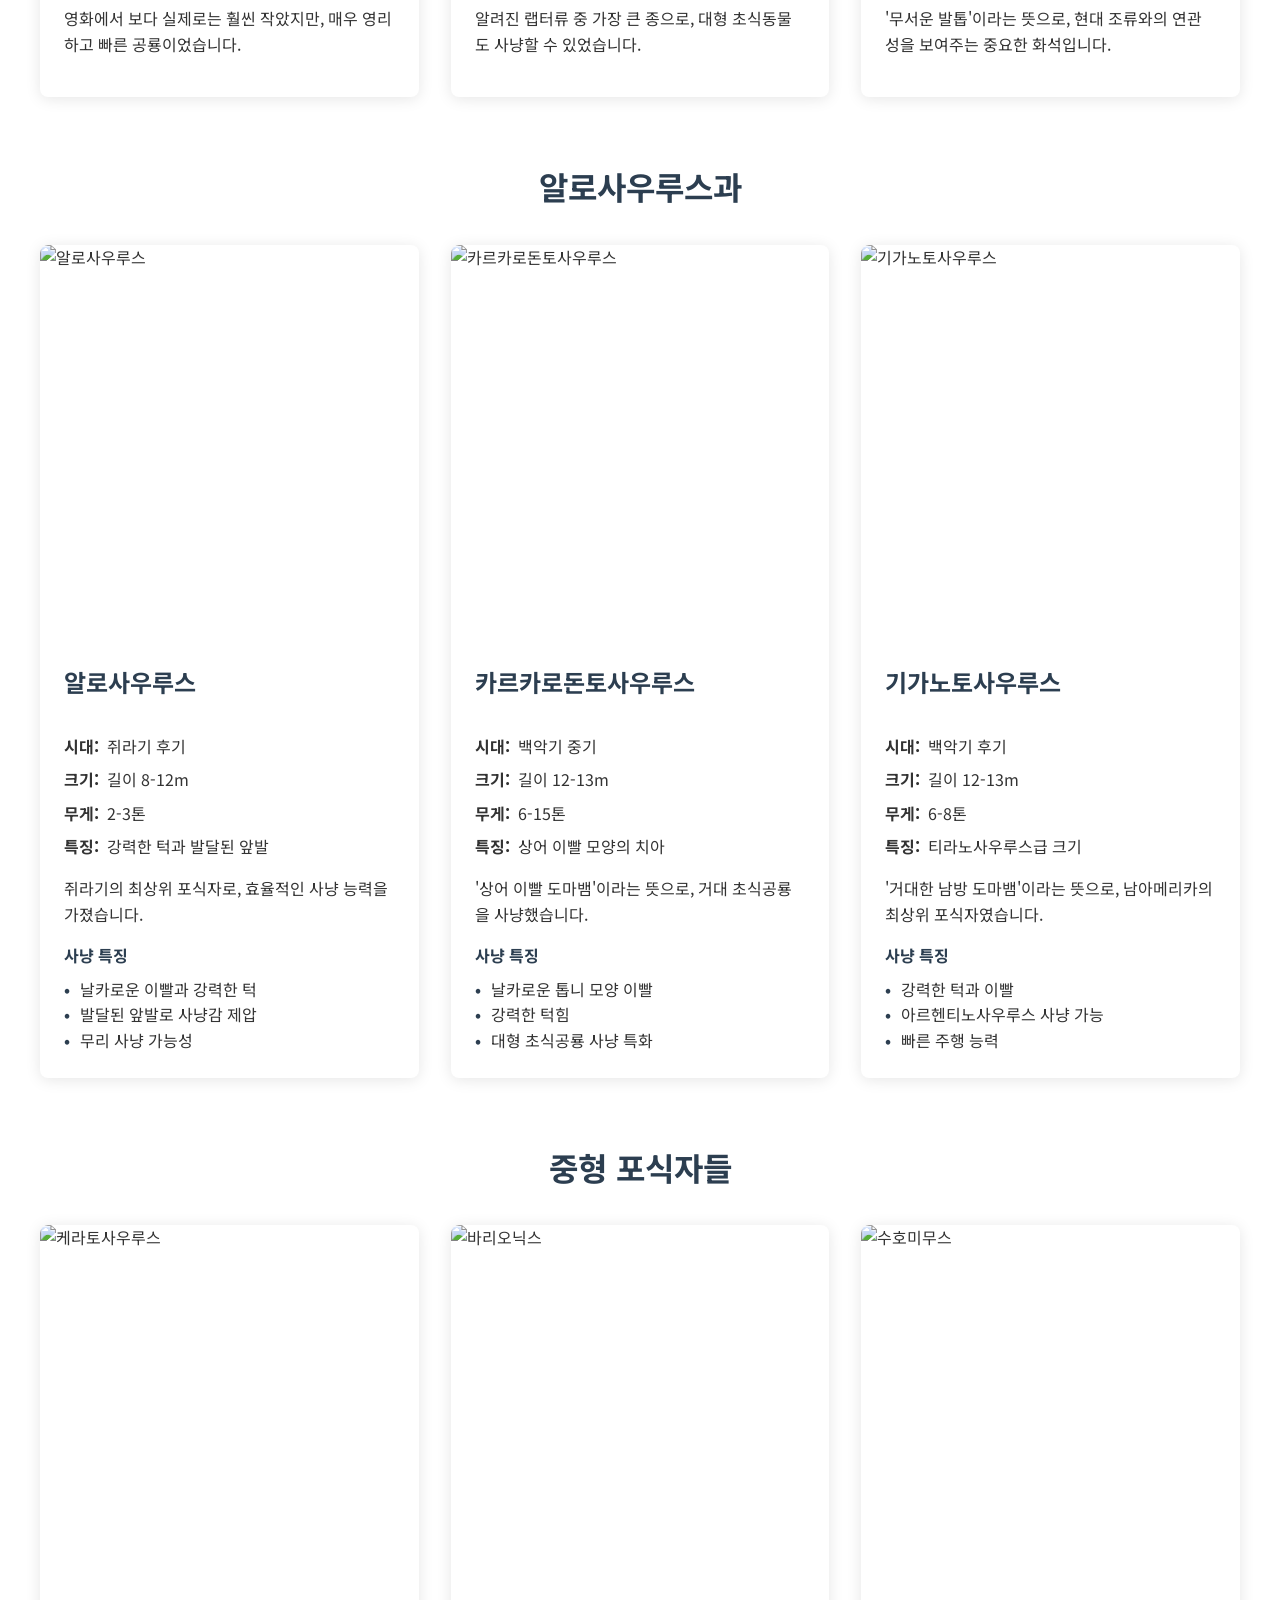
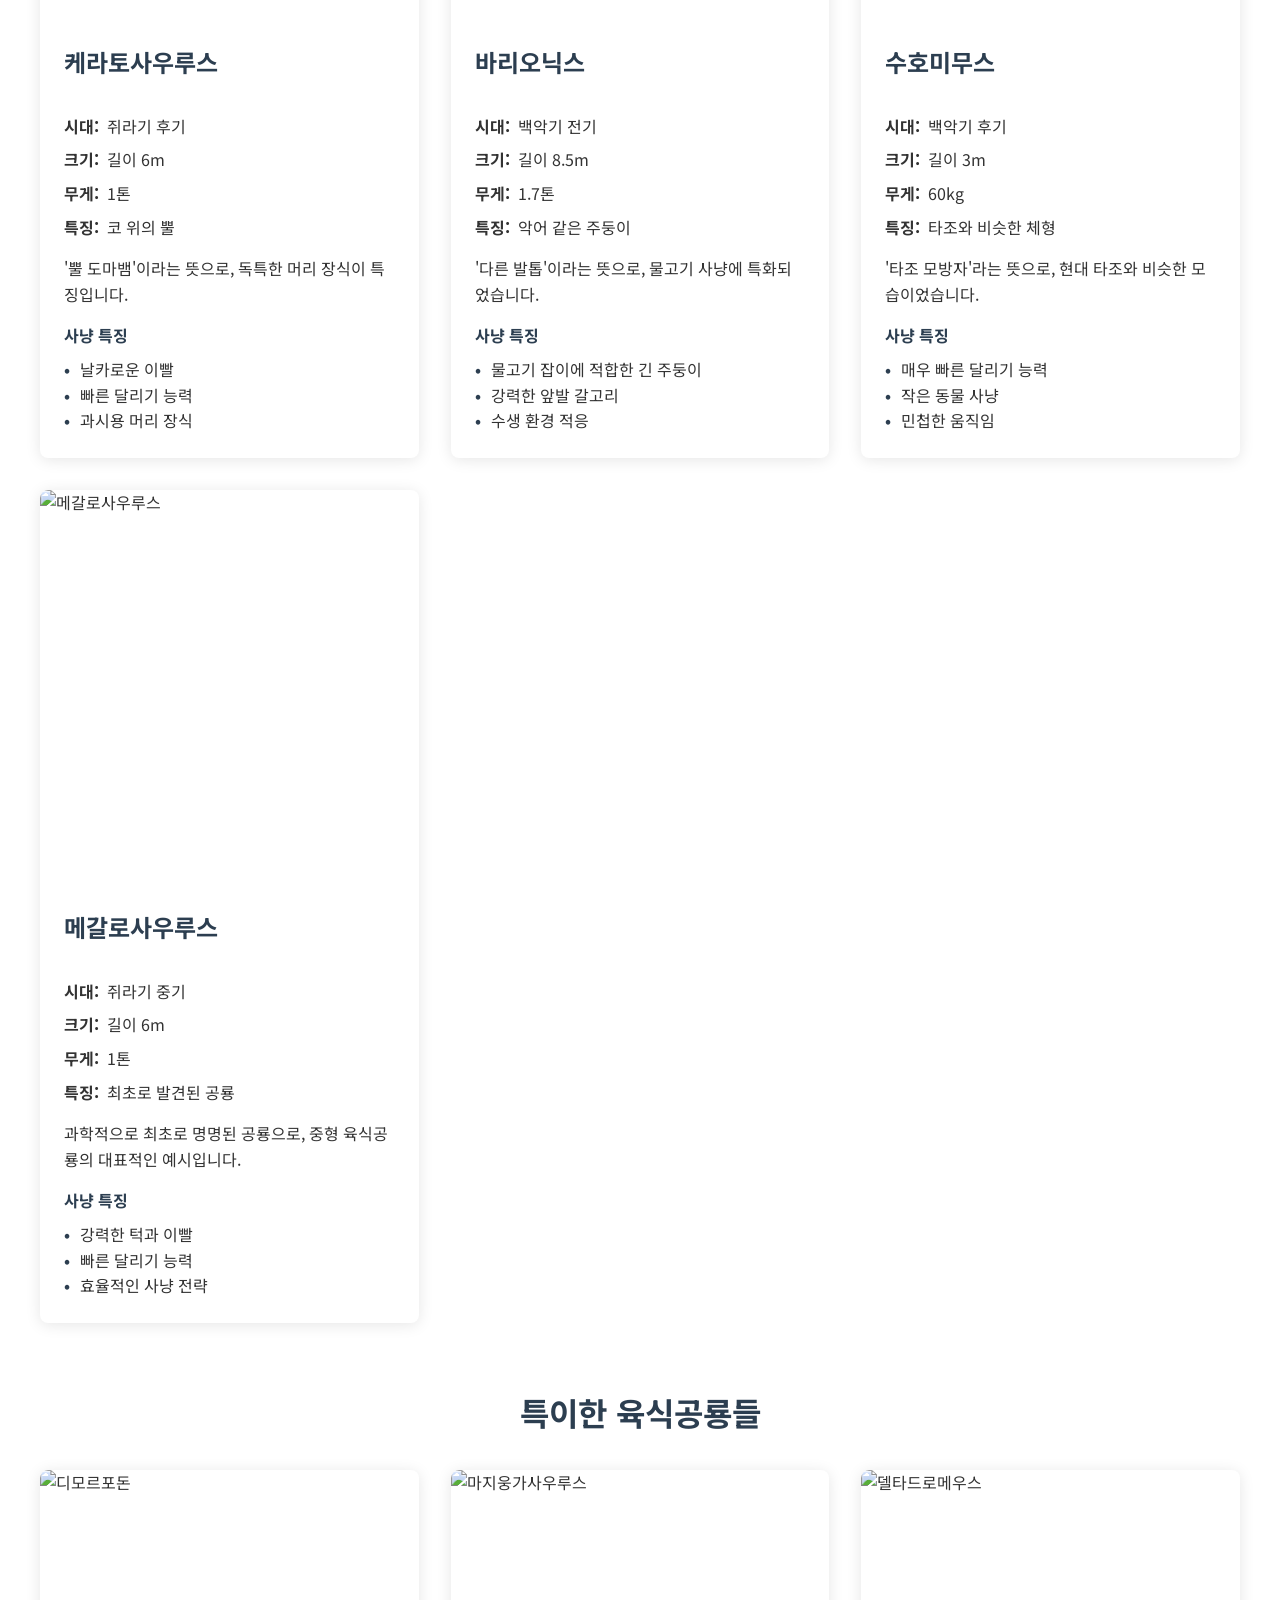
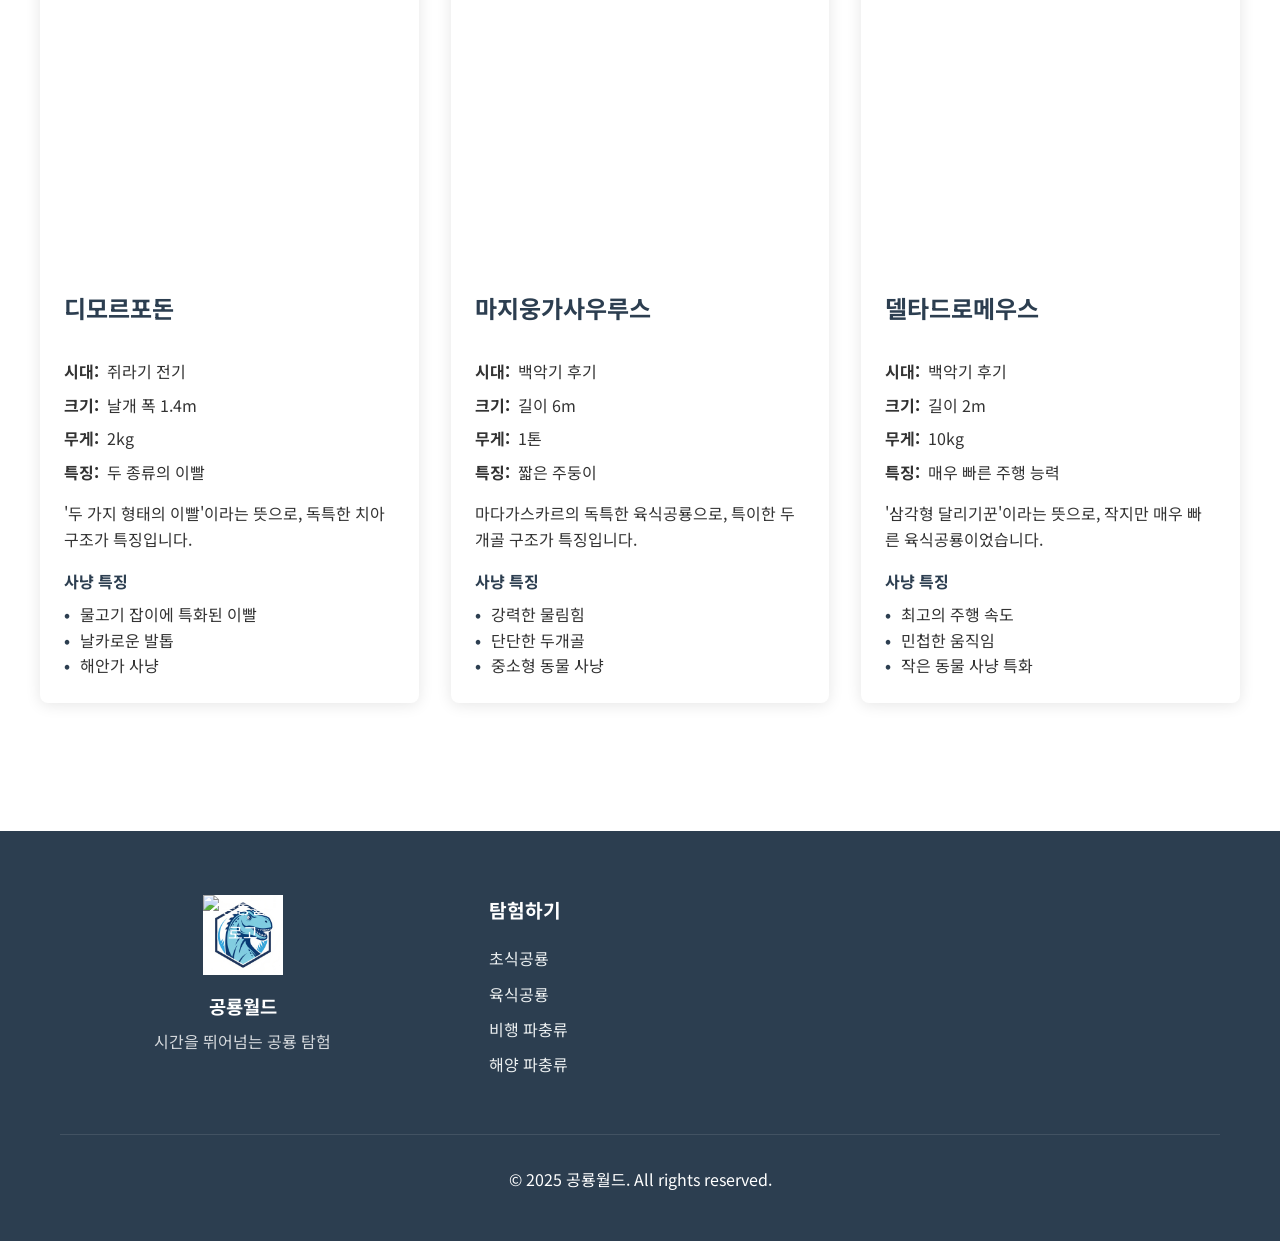
==== commit 0cd9e67b: "Update dinosaur content in all category pages" ====
--- a/carnivores.html
+++ b/carnivores.html
@@ -102,18 +102,40 @@
                         </div>
                         <h3>아크로칸토사우루스</h3>
                         <ul class="dino-stats">
-                            <li><strong>시대:</strong> 백악기 중기</li>
+                            <li><strong>시대:</strong> 백악기 초기</li>
                             <li><strong>크기:</strong> 길이 11.5m</li>
-                            <li><strong>무게:</strong> 6톤</li>
-                            <li><strong>특징:</strong> 등의 높은 척추돌기</li>
-                        </ul>
-                        <div class="dino-description">
-                            <p>스피노사우루스와 비슷한 등 돛을 가진 거대 육식공룡입니다.</p>
-                            <h4>사냥 특징</h4>
-                            <ul>
-                                <li>강력한 턱과 이빨</li>
-                                <li>체온조절용 등 돛</li>
-                                <li>빠른 달리기 능력</li>
+                            <li><strong>무게:</strong> 6-7톤</li>
+                            <li><strong>특징:</strong> 등뼈의 높은 돌기</li>
+                        </ul>
+                        <div class="dino-description">
+                            <p>'높은 가시 도마뱀'이라는 뜻으로, 등에 높은 돌기가 있는 대형 육식공룡입니다.</p>
+                            <h4>특이사항</h4>
+                            <ul>
+                                <li>강력한 앞다리와 발톱</li>
+                                <li>사우로포드 사냥에 특화</li>
+                                <li>등의 돌기는 근육 부착에 사용</li>
+                            </ul>
+                        </div>
+                    </div>
+
+                    <div class="dino-detail-card">
+                        <div class="dino-image">
+                            <img src="images/ceratosaurus.png" alt="케라토사우루스" loading="lazy">
+                        </div>
+                        <h3>케라토사우루스</h3>
+                        <ul class="dino-stats">
+                            <li><strong>시대:</strong> 쥐라기 후기</li>
+                            <li><strong>크기:</strong> 길이 6-7m</li>
+                            <li><strong>무게:</strong> 1-2톤</li>
+                            <li><strong>특징:</strong> 코뿔과 머리의 돌기</li>
+                        </ul>
+                        <div class="dino-description">
+                            <p>'뿔 도마뱀'이라는 뜻으로, 코에 특징적인 뿔이 있는 중형 육식공룡입니다.</p>
+                            <h4>특이사항</h4>
+                            <ul>
+                                <li>머리의 장식용 뿔과 돌기</li>
+                                <li>날카로운 이빨과 발톱</li>
+                                <li>빠른 주행 능력</li>
                             </ul>
                         </div>
                     </div>
@@ -125,46 +147,33 @@
                 <div class="dino-cards">
                     <div class="dino-detail-card">
                         <div class="dino-image">
-                            <img src="images/velociraptor.png" alt="벨로시랍토르" loading="lazy">
-                        </div>
-                        <h3>벨로시랍토르</h3>
+                            <img src="images/velociraptor.png" alt="벨로시랩터" loading="lazy">
+                        </div>
+                        <h3>벨로시랩터</h3>
                         <ul class="dino-stats">
                             <li><strong>시대:</strong> 백악기 후기</li>
                             <li><strong>크기:</strong> 길이 2m</li>
-                            <li><strong>무게:</strong> 15kg</li>
+                            <li><strong>무게:</strong> 15-20kg</li>
                             <li><strong>특징:</strong> 발톱과 깃털</li>
                         </ul>
                         <div class="dino-description">
-                            <p>영화에서 묘사된 것보다 실제로는 훨씬 작았지만, 매우 지능이 높고 효율적인 사냥꾼이었습니다.</p>
-                            <h4>사냥 특징</h4>
-                            <ul>
-                                <li>발달된 뇌로 인한 높은 지능</li>
-                                <li>무리 사냥 전술</li>
-                                <li>날카로운 발톱과 이빨</li>
-                                <li>빠른 주행 속도</li>
-                            </ul>
-                        </div>
-                    </div>
-
-                    <div class="dino-detail-card">
-                        <div class="dino-image">
-                            <img src="images/utahraptor.png" alt="유타랍토르" loading="lazy">
-                        </div>
-                        <h3>유타랍토르</h3>
-                        <ul class="dino-stats">
-                            <li><strong>시대:</strong> 백악기 전기</li>
+                            <p>영화에서 보다 실제로는 훨씬 작았지만, 매우 영리하고 빠른 공룡이었습니다.</p>
+                        </div>
+                    </div>
+
+                    <div class="dino-detail-card">
+                        <div class="dino-image">
+                            <img src="images/utahraptor.png" alt="유타랩터" loading="lazy">
+                        </div>
+                        <h3>유타랩터</h3>
+                        <ul class="dino-stats">
+                            <li><strong>시대:</strong> 백악기 초기</li>
                             <li><strong>크기:</strong> 길이 6m</li>
-                            <li><strong>무게:</strong> 500kg</li>
-                            <li><strong>특징:</strong> 가장 큰 랍토르류</li>
-                        </ul>
-                        <div class="dino-description">
-                            <p>벨로시랍토르의 대형 친척으로, 더 강력한 힘과 크기를 가졌습니다.</p>
-                            <h4>사냥 능력</h4>
-                            <ul>
-                                <li>35cm 길이의 발톱</li>
-                                <li>강력한 턱과 이빨</li>
-                                <li>빠른 달리기 능력</li>
-                            </ul>
+                            <li><strong>무게:</strong> 500-1000kg</li>
+                            <li><strong>특징:</strong> 가장 큰 랩터류</li>
+                        </ul>
+                        <div class="dino-description">
+                            <p>알려진 랩터류 중 가장 큰 종으로, 대형 초식동물도 사냥할 수 있었습니다.</p>
                         </div>
                     </div>
 
@@ -174,19 +183,13 @@
                         </div>
                         <h3>데이노니쿠스</h3>
                         <ul class="dino-stats">
-                            <li><strong>시대:</strong> 백악기 전기</li>
-                            <li><strong>크기:</strong> 길이 3m</li>
-                            <li><strong>무게:</strong> 70kg</li>
-                            <li><strong>특징:</strong> 큰 발톱과 깃털</li>
-                        </ul>
-                        <div class="dino-description">
-                            <p>'무서운 발톱'이라는 뜻으로, 벨로시랍토르의 사촌격인 공룡입니다.</p>
-                            <h4>사냥 특징</h4>
-                            <ul>
-                                <li>날카로운 발톱</li>
-                                <li>빠른 주행 속도</li>
-                                <li>무리 사냥</li>
-                            </ul>
+                            <li><strong>시대:</strong> 백악기 초기</li>
+                            <li><strong>크기:</strong> 길이 3.4m</li>
+                            <li><strong>무게:</strong> 70-100kg</li>
+                            <li><strong>특징:</strong> 큰 발톱과 민첩성</li>
+                        </ul>
+                        <div class="dino-description">
+                            <p>'무서운 발톱'이라는 뜻으로, 현대 조류와의 연관성을 보여주는 중요한 화석입니다.</p>
                         </div>
                     </div>
                 </div>
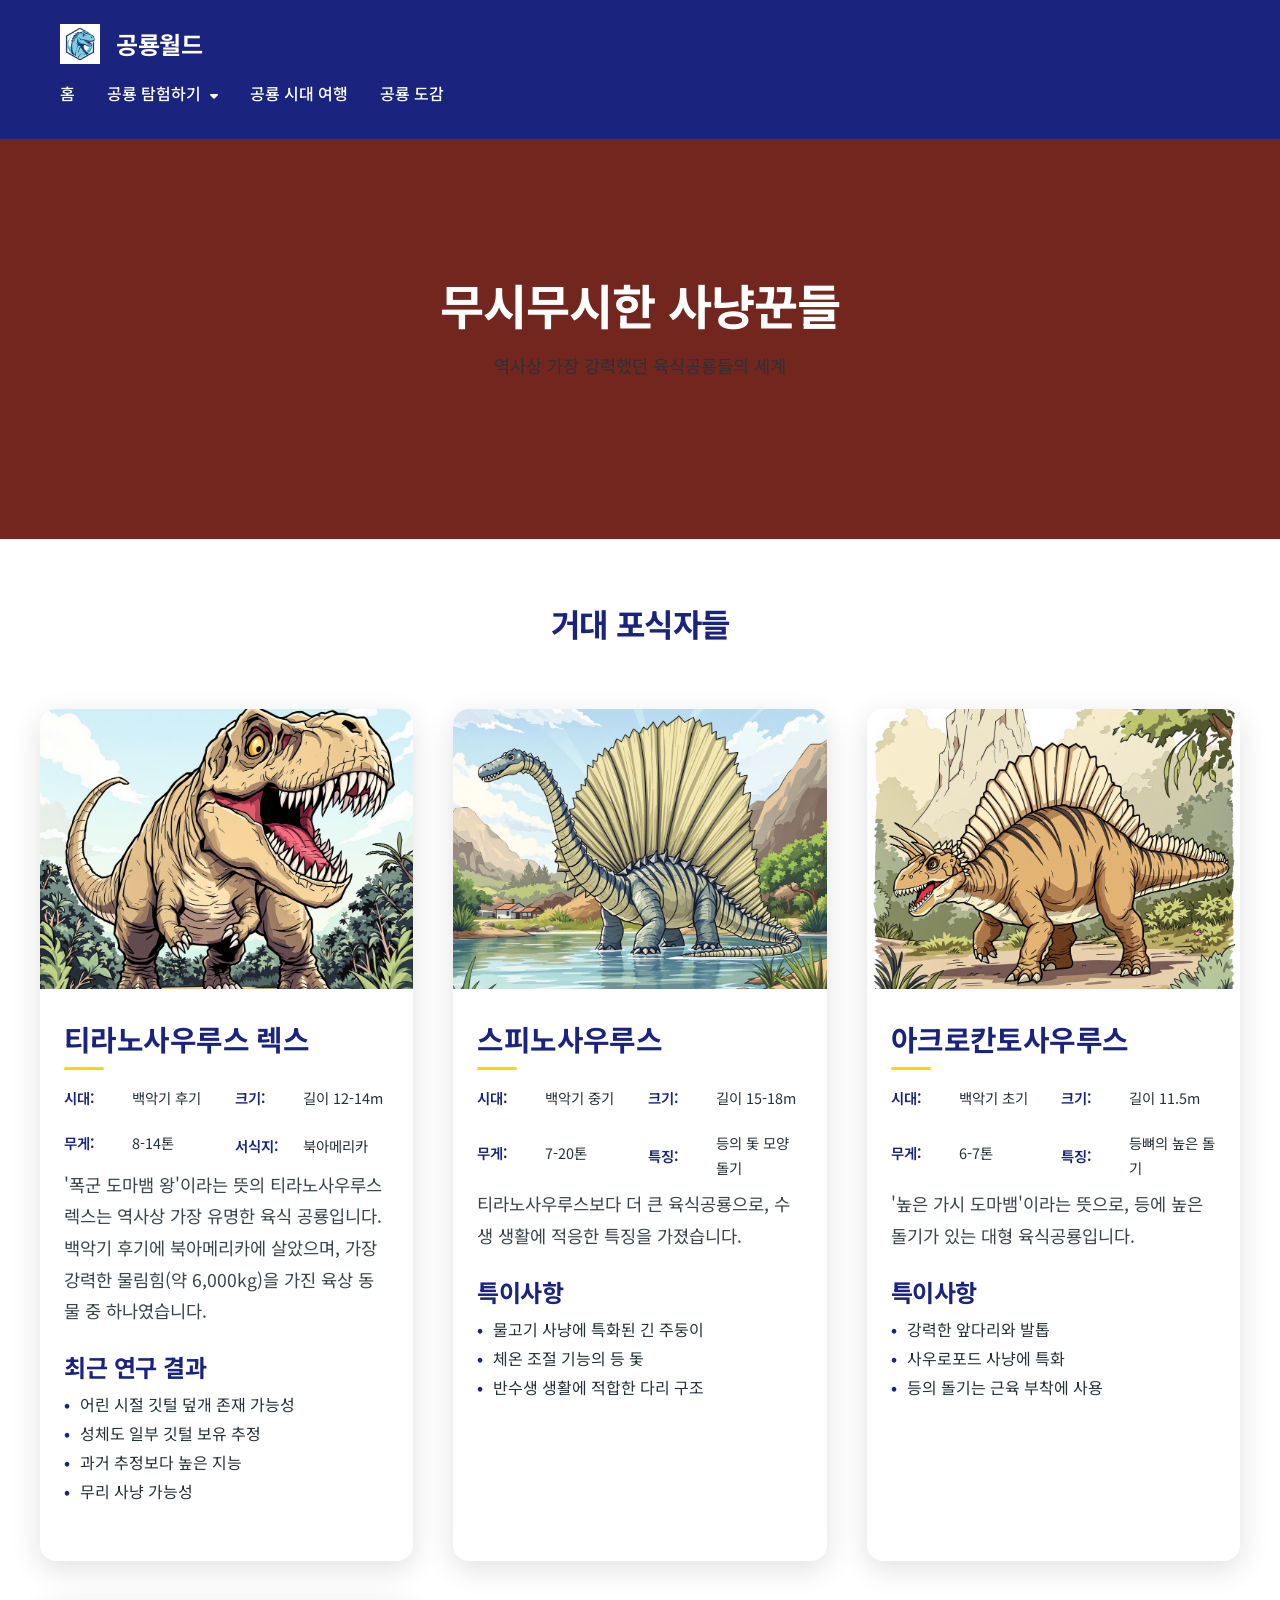
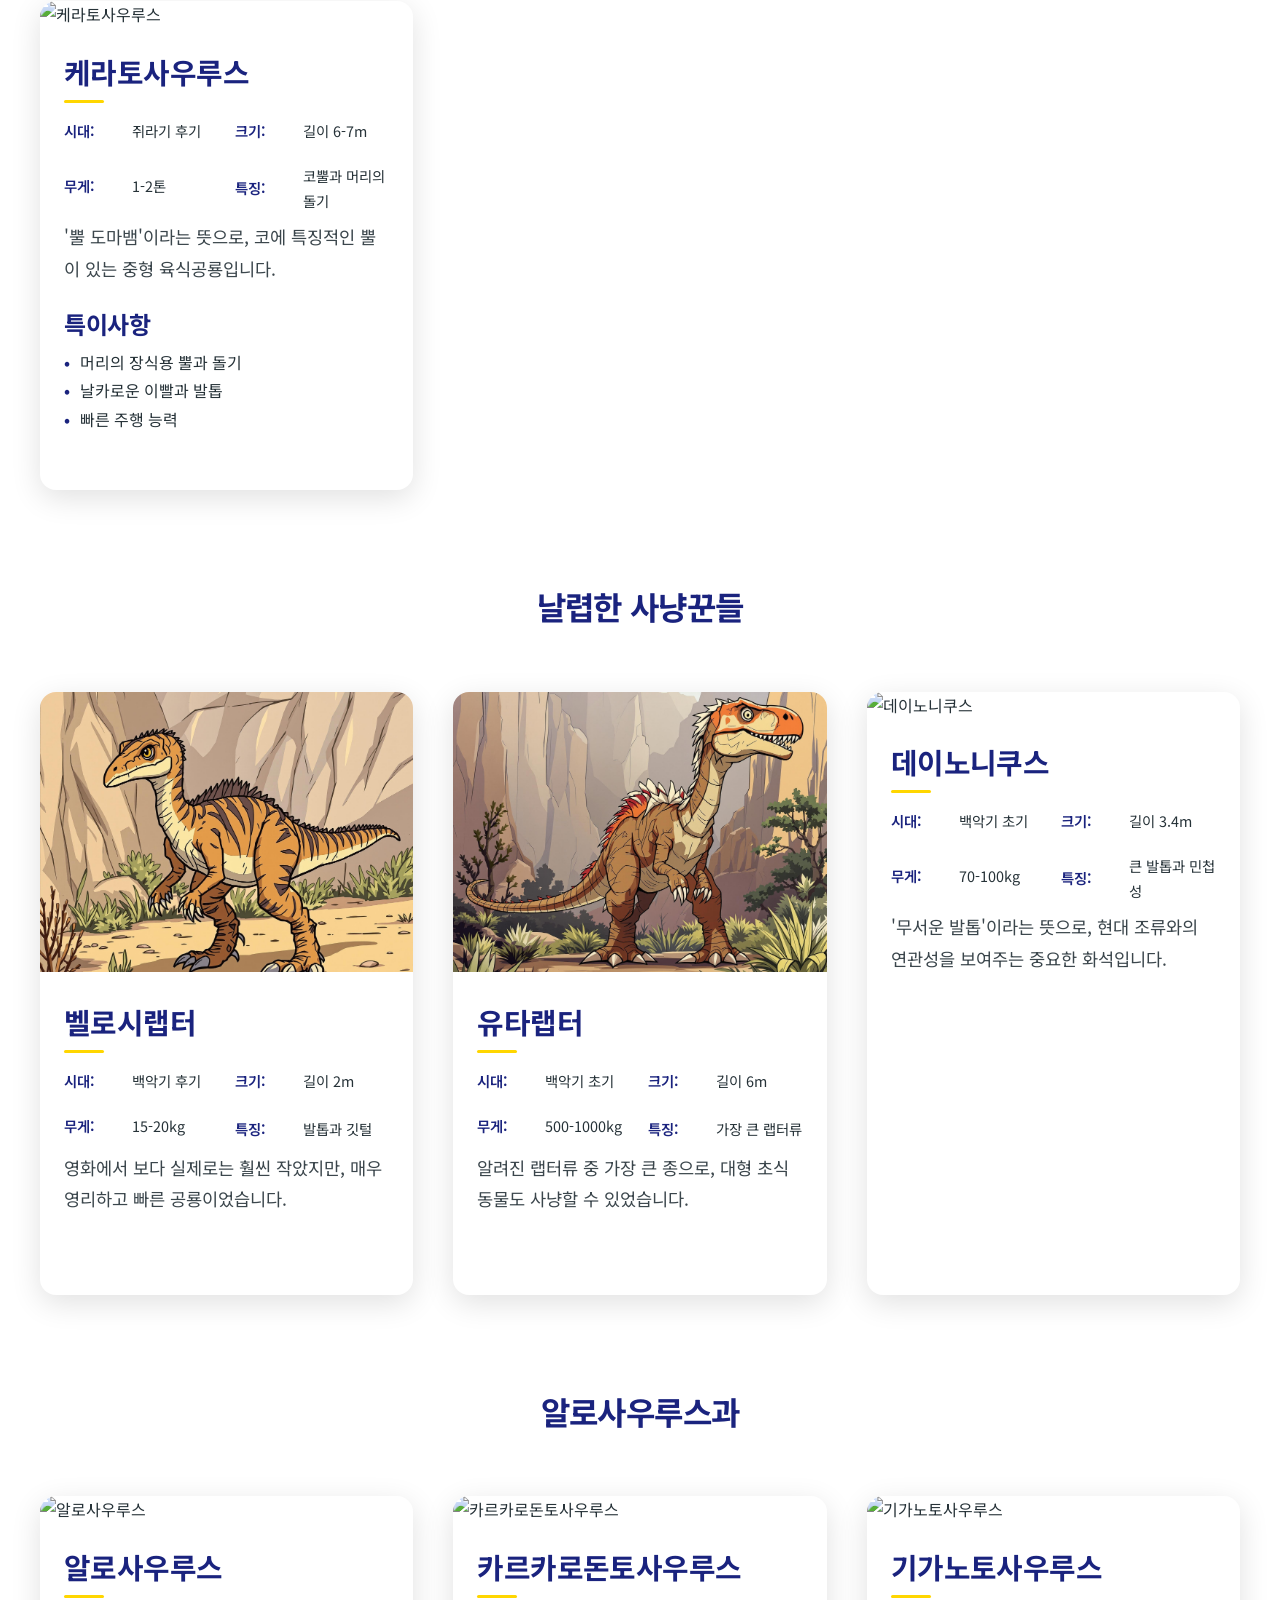
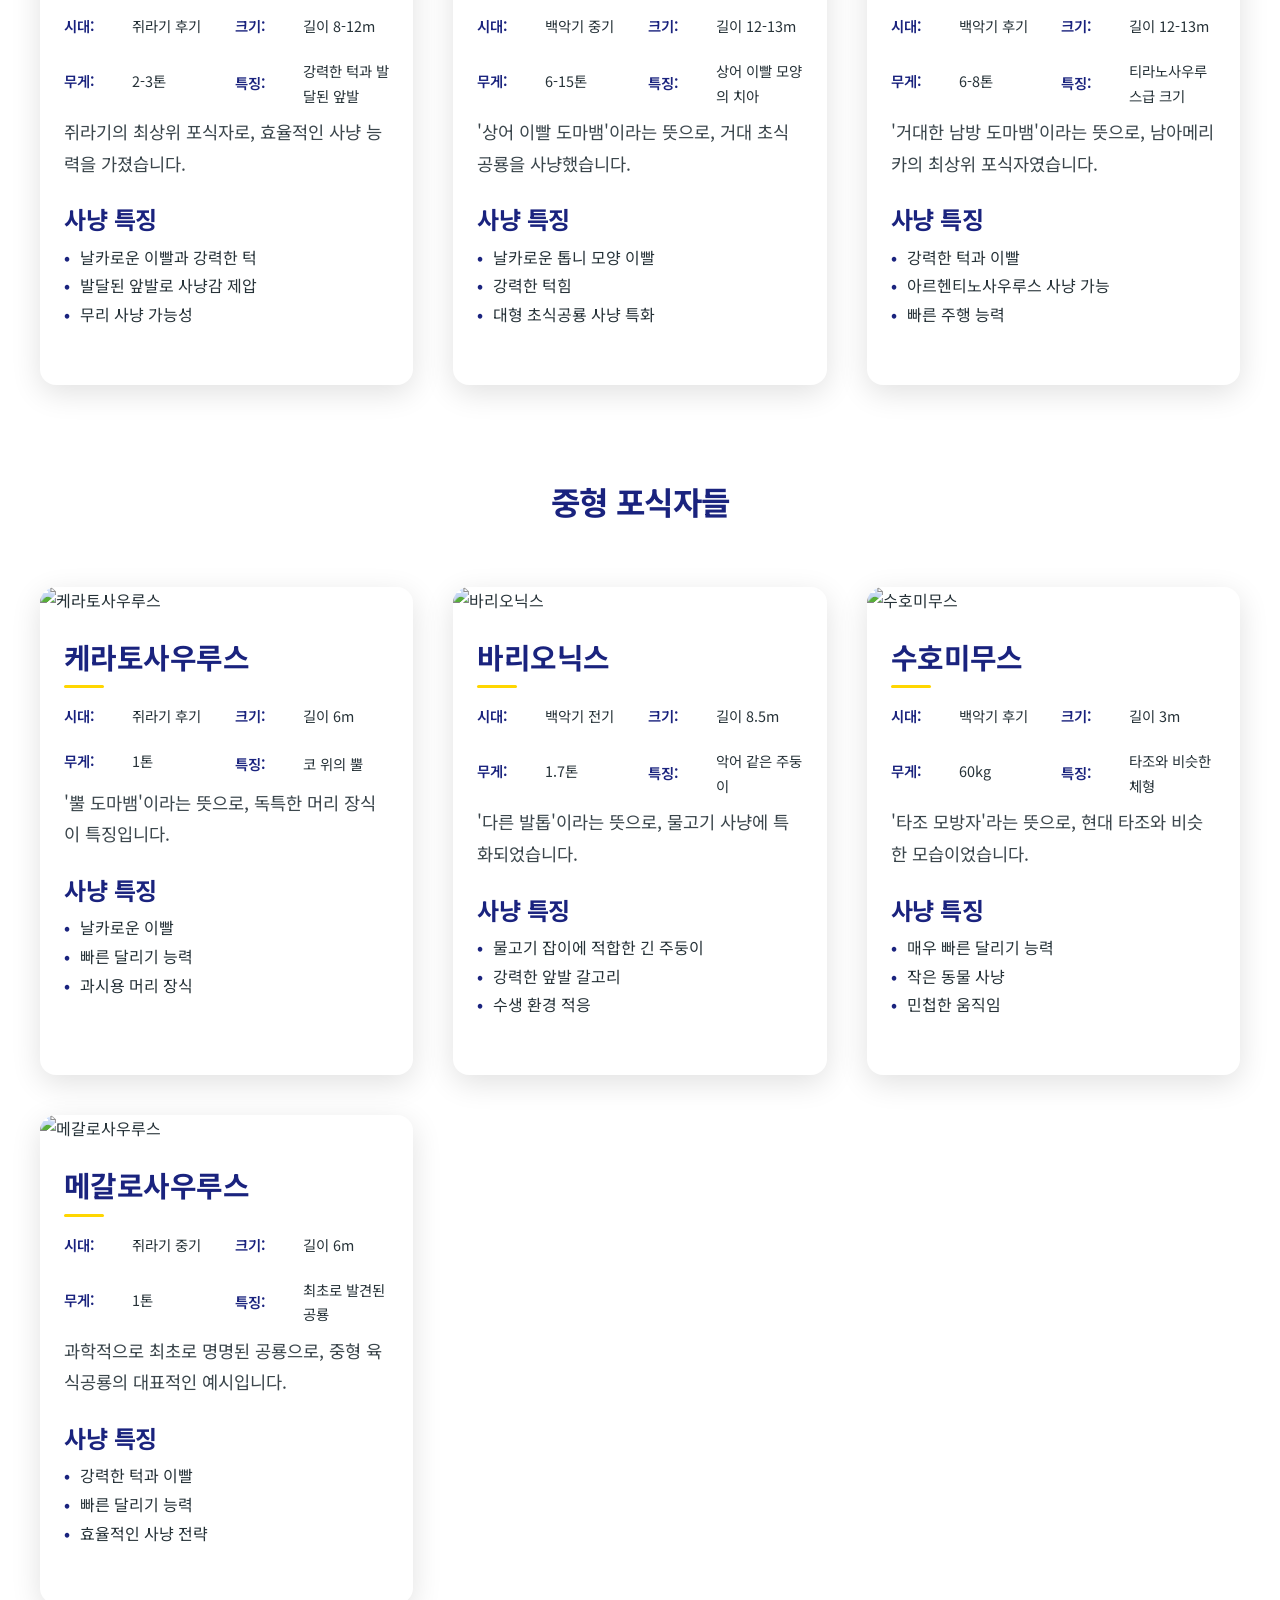
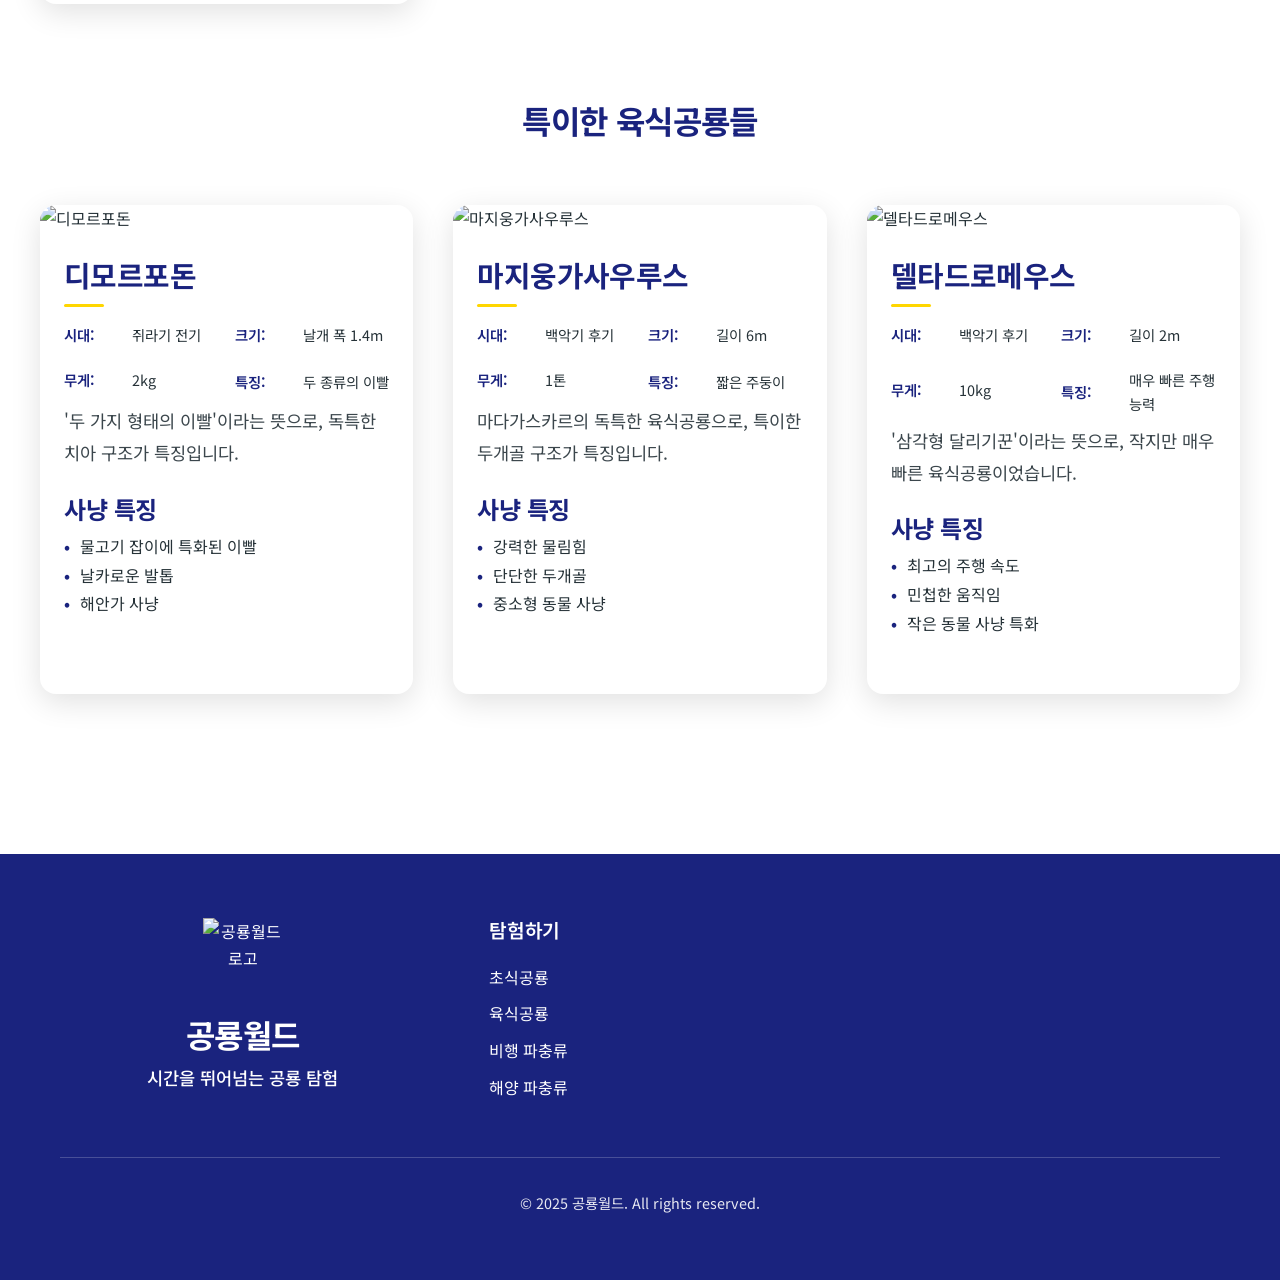
==== commit 153a1813: "feat: 공룡 도감 필터 기능 개선 및 UI 업데이트" ====
--- a/carnivores.html
+++ b/carnivores.html
@@ -13,7 +13,9 @@
     <header>
         <div class="container">
             <div class="logo">
-                <a href="index.html" class="logo-img" aria-label="공룡월드 홈으로 가기"></a>
+                <a href="index.html" class="logo-img" aria-label="공룡월드 홈으로 가기">
+                    <img src="images/dino-logo-primary.png" alt="공룡월드">
+                </a>
                 <h1>공룡월드</h1>
             </div>
             <nav>
--- a/style.css
+++ b/style.css
@@ -1,14 +1,18 @@
 /* 기본 리셋 및 공통 스타일 */
 :root {
-    --primary-color: #2C3E50;
-    --herbivore-color: #27AE60;
-    --carnivore-color: #E74C3C;
-    --flying-color: #9B59B6;
-    --marine-color: #3498DB;
-    --text-color: #333;
+    --primary-color: #1a237e;
+    --primary-color-rgb: 26, 35, 126;
+    --herbivore-color: #2e7d32;
+    --carnivore-color: #c62828;
+    --flying-color: #6a1b9a;
+    --marine-color: #0277bd;
+    --text-color: #263238;
     --light-gray: #f5f6fa;
-    --shadow: 0 2px 15px rgba(0,0,0,0.1);
-    --transition: all 0.3s ease;
+    --background-color: #ffffff;
+    --accent-color: #ffd600;
+    --shadow: 0 4px 20px rgba(0,0,0,0.08);
+    --card-shadow: 0 8px 30px rgba(0,0,0,0.12);
+    --transition: all 0.4s cubic-bezier(0.4, 0, 0.2, 1);
 }
 
 * {
@@ -19,8 +23,9 @@
 
 body {
     font-family: 'Noto Sans KR', sans-serif;
-    line-height: 1.6;
-    color: var(--text-color);
+    line-height: 1.7;
+    color: var(--text-color);
+    background-color: var(--background-color);
 }
 
 /* 컨테이너 */
@@ -33,11 +38,9 @@
 /* 헤더 스타일 */
 header {
     background: var(--primary-color);
-    position: fixed;
     width: 100%;
-    top: 0;
-    z-index: 1000;
     transition: var(--transition);
+    padding: 1rem 0;
 }
 
 header.scrolled {
@@ -49,6 +52,7 @@
     display: flex;
     align-items: center;
     gap: 1rem;
+    padding-top: 0.5rem;
 }
 
 .logo h1 {
@@ -57,15 +61,15 @@
     color: white;
 }
 
-.logo-img {
+.logo .logo-img {
     width: 40px;
     height: 40px;
-    background-image: url('images/dino-logo-primary.png');
-    background-size: contain;
-    background-repeat: no-repeat;
-    background-position: center;
-    display: block;
-    background-color: transparent;
+}
+
+.logo .logo-img img {
+    width: 100%;
+    height: 100%;
+    object-fit: contain;
 }
 
 /* 푸터 로고 스타일 */
@@ -78,7 +82,7 @@
     width: 80px;
     height: 80px;
     margin: 0 auto 1rem;
-    background-color: transparent;
+    display: block;
 }
 
 .footer-logo h3 {
@@ -87,7 +91,9 @@
 }
 
 .footer-logo p {
-    color: rgba(255, 255, 255, 0.8);
+    color: #ffffff;
+    font-weight: 500;
+    margin-bottom: 0;
 }
 
 /* 네비게이션 */
@@ -109,10 +115,23 @@
     text-decoration: none;
     font-weight: 500;
     transition: var(--transition);
-}
-
-.main-menu a:hover {
-    color: #ecf0f1;
+    position: relative;
+    padding: 0.5rem 0;
+}
+
+.main-menu a::after {
+    content: '';
+    position: absolute;
+    bottom: 0;
+    left: 0;
+    width: 0;
+    height: 2px;
+    background: var(--accent-color);
+    transition: var(--transition);
+}
+
+.main-menu a:hover::after {
+    width: 100%;
 }
 
 .dropdown {
@@ -127,16 +146,24 @@
     box-shadow: var(--shadow);
     border-radius: 4px;
     padding: 0.5rem 0;
+    z-index: 1000;
+    top: 100%;
+    left: 0;
 }
 
 .dropdown:hover .dropdown-menu {
     display: block;
 }
 
+.dropdown-menu li {
+    list-style: none;
+}
+
 .dropdown-menu a {
     color: var(--text-color);
     padding: 0.5rem 1rem;
     display: block;
+    white-space: nowrap;
 }
 
 .dropdown-menu a:hover {
@@ -144,7 +171,8 @@
 }
 
 .main-menu .dropdown .fa-caret-down {
-    display: none;
+    margin-left: 0.3rem;
+    font-size: 0.8em;
 }
 
 /* 히어로 섹션 */
@@ -153,11 +181,15 @@
     background-size: cover;
     background-position: center;
     position: relative;
-    margin-top: 80px;
     display: flex;
     align-items: center;
     text-align: center;
     color: white;
+}
+
+/* index 페이지의 히어로 섹션에만 margin-top 적용 */
+.hero-main {
+    margin-top: 80px;
 }
 
 .hero-sub::before {
@@ -198,51 +230,80 @@
 
 .dino-cards {
     display: grid;
-    grid-template-columns: repeat(auto-fit, minmax(300px, 1fr));
-    gap: 2rem;
+    grid-template-columns: repeat(auto-fit, minmax(320px, 1fr));
+    gap: 2.5rem;
+    padding: 2rem 0;
 }
 
 .dino-detail-card {
     background: white;
-    border-radius: 8px;
+    border-radius: 16px;
     overflow: hidden;
-    box-shadow: var(--shadow);
+    box-shadow: var(--card-shadow);
     transition: var(--transition);
+    position: relative;
+    display: flex;
+    flex-direction: column;
 }
 
 .dino-detail-card:hover {
-    transform: translateY(-5px);
-    box-shadow: 0 4px 20px rgba(0,0,0,0.15);
+    transform: translateY(-8px);
+    box-shadow: 0 12px 40px rgba(0,0,0,0.15);
 }
 
 .dino-detail-card img {
     width: 100%;
-    height: 250px;
+    height: 280px;
     object-fit: cover;
     transition: var(--transition);
 }
 
 .dino-detail-card:hover img {
-    transform: scale(1.05);
+    transform: scale(1.08);
 }
 
 .dino-detail-card h3 {
-    padding: 1.5rem 1.5rem 1rem;
-    font-size: 1.5rem;
-    color: var(--primary-color);
+    padding: 1.5rem 1.5rem 0.8rem;
+    font-size: 1.8rem;
+    color: var(--primary-color);
+    position: relative;
+    margin-bottom: 0.5rem;
+}
+
+.dino-detail-card h3::after {
+    content: '';
+    position: absolute;
+    bottom: 0;
+    left: 1.5rem;
+    width: 40px;
+    height: 3px;
+    background: var(--accent-color);
+    border-radius: 2px;
 }
 
 .dino-stats {
     list-style: none;
-    padding: 0 1.5rem;
-    margin-bottom: 1rem;
+    padding: 0.5rem 1.5rem;
+    margin: 0;
 }
 
 .dino-stats li {
-    margin-bottom: 0.5rem;
+    margin-bottom: 0.3rem;
     display: flex;
     align-items: center;
     gap: 0.5rem;
+    font-size: 0.9rem;
+    color: var(--text-color);
+}
+
+.dino-stats li:last-child {
+    margin-bottom: 0;
+}
+
+.dino-stats li strong {
+    color: var(--primary-color);
+    font-weight: 600;
+    min-width: 60px;
 }
 
 .dino-description {
@@ -295,6 +356,8 @@
 .link-column h4 {
     margin-bottom: 1rem;
     font-size: 1.2rem;
+    color: #ffffff;
+    font-weight: 600;
 }
 
 .link-column ul {
@@ -302,22 +365,100 @@
 }
 
 .link-column a {
-    color: #ecf0f1;
+    color: #ffffff;
     text-decoration: none;
     transition: var(--transition);
     display: block;
     padding: 0.3rem 0;
+    font-weight: 400;
 }
 
 .link-column a:hover {
-    color: white;
+    color: var(--accent-color);
     transform: translateX(5px);
 }
 
 .copyright {
     text-align: center;
-    padding-top: 2rem;
-    border-top: 1px solid rgba(255,255,255,0.1);
+    padding: 2rem 0;
+    margin-top: 2rem;
+    border-top: 1px solid rgba(255,255,255,0.2);
+    font-size: 1rem;
+    color: #ffffff;
+    display: flex;
+    flex-direction: column;
+    gap: 1.2rem;
+    align-items: center;
+}
+
+.copyright p {
+    margin: 0;
+    line-height: 1.8;
+    color: #ffffff;
+    font-weight: 400;
+}
+
+.copyright-links {
+    display: flex;
+    gap: 2rem;
+    justify-content: center;
+    flex-wrap: wrap;
+    margin: 0.5rem 0;
+}
+
+.copyright-links a {
+    color: #ffffff;
+    text-decoration: none;
+    transition: var(--transition);
+    font-size: 0.95rem;
+    font-weight: 500;
+    position: relative;
+}
+
+.copyright-links a:hover {
+    color: var(--accent-color);
+    transform: translateY(-2px);
+}
+
+.copyright-links a::after {
+    content: '';
+    position: absolute;
+    bottom: -4px;
+    left: 0;
+    width: 100%;
+    height: 2px;
+    background: var(--accent-color);
+    transform: scaleX(0);
+    transition: transform 0.3s ease;
+}
+
+.copyright-links a:hover::after {
+    transform: scaleX(1);
+}
+
+.copyright p:last-child {
+    font-size: 0.9rem;
+    color: rgba(255,255,255,0.9);
+    line-height: 1.8;
+}
+
+@media (max-width: 768px) {
+    .copyright {
+        padding: 1.5rem 0;
+        margin-top: 1.5rem;
+        text-align: center;
+        gap: 1rem;
+    }
+
+    .copyright-links {
+        flex-direction: column;
+        gap: 1rem;
+        align-items: center;
+    }
+
+    .copyright p {
+        padding: 0 1rem;
+    }
 }
 
 /* 스크롤 버튼 */
@@ -356,11 +497,147 @@
     }
 
     .hero-sub h1 {
-        font-size: 2rem;
+        font-size: 2.5rem;
     }
 
     .dino-cards {
         grid-template-columns: 1fr;
+        gap: 2rem;
+        padding: 1rem;
+    }
+
+    .dino-detail-card {
+        margin-bottom: 2rem;
+    }
+
+    .container {
+        padding: 0 1rem;
+    }
+
+    .mobile-menu-toggle {
+        display: block;
+        background: none;
+        border: none;
+        color: white;
+        font-size: 1.8rem;
+        cursor: pointer;
+        padding: 0.5rem;
+        z-index: 1002;
+        position: relative;
+    }
+
+    .mobile-menu-toggle.active i {
+        transform: rotate(90deg);
+        color: var(--accent-color);
+    }
+
+    .main-menu {
+        display: none;
+        position: fixed;
+        top: 0;
+        left: 0;
+        right: 0;
+        bottom: 0;
+        background: rgba(26, 35, 126, 0.98);
+        backdrop-filter: blur(10px);
+        padding: 80px 2rem 2rem;
+        flex-direction: column;
+        align-items: center;
+        gap: 2rem;
+        z-index: 1001;
+    }
+
+    .main-menu.active {
+        display: flex;
+        animation: fadeIn 0.3s ease-out;
+    }
+
+    .main-menu li {
+        width: 100%;
+        text-align: center;
+    }
+
+    .main-menu a {
+        color: white;
+        font-size: 1.4rem;
+        padding: 1rem;
+        display: block;
+        width: 100%;
+        transition: all 0.3s ease;
+    }
+
+    .main-menu a:hover {
+        color: var(--accent-color);
+        background: rgba(255, 255, 255, 0.1);
+        border-radius: 8px;
+    }
+
+    .dropdown-menu {
+        position: static;
+        background: rgba(255, 255, 255, 0.1);
+        box-shadow: none;
+        padding: 1rem;
+        min-width: auto;
+        text-align: center;
+        border-radius: 8px;
+        margin-top: 0.5rem;
+        z-index: auto;
+    }
+
+    .dropdown-menu a {
+        color: rgba(255, 255, 255, 0.9);
+        padding: 0.8rem;
+        font-size: 1.2rem;
+        white-space: normal;
+    }
+
+    .dropdown-menu a:hover {
+        background: rgba(255, 255, 255, 0.1);
+        color: var(--accent-color);
+    }
+
+    .main-menu .dropdown .fa-caret-down {
+        display: inline-block;
+        margin-left: 0.5rem;
+        transition: transform 0.3s ease;
+    }
+
+    .main-menu .dropdown.active .fa-caret-down {
+        transform: rotate(180deg);
+    }
+
+    /* 로고 영역 z-index 조정 */
+    .logo {
+        position: relative;
+        z-index: 1002;
+    }
+
+    /* 기타 모바일 스타일 수정 */
+    h1 { font-size: 2.5rem; }
+    h2 { font-size: 2rem; }
+    h3 { font-size: 1.5rem; }
+    
+    .dino-cards {
+        grid-template-columns: 1fr;
+        gap: 2rem;
+        padding: 1rem;
+    }
+    
+    .dino-detail-card {
+        margin-bottom: 2rem;
+    }
+    
+    .container {
+        padding: 0 1rem;
+    }
+
+    .hero-content {
+        padding: 1rem;
+    }
+
+    .category-grid {
+        grid-template-columns: 1fr;
+        gap: 1.5rem;
     }
 
     .footer-content {
@@ -368,12 +645,19 @@
         gap: 2rem;
     }
 
-    .mobile-menu-toggle {
-        display: block;
-    }
-
-    .main-menu {
-        display: none;
+    .footer-links {
+        grid-template-columns: 1fr;
+    }
+}
+
+@keyframes fadeIn {
+    from {
+        opacity: 0;
+        transform: translateY(-10px);
+    }
+    to {
+        opacity: 1;
+        transform: translateY(0);
     }
 }
 
@@ -424,60 +708,244 @@
 }
 
 /* 카테고리 섹션 */
-#categories {
-    padding: 4rem 0;
-    background-image: url('images/pattern-fossil-tile.png');
-    background-repeat: repeat;
-    position: relative;
+#categories, .categories {
+    padding: 3rem 0 4rem;
+    background: linear-gradient(to bottom, var(--light-gray), #ffffff);
+    position: relative;
+}
+
+.section-title {
+    text-align: center;
+    margin-bottom: 2rem;
+    font-size: 2.5rem;
+    color: var(--primary-color);
+    position: relative;
+}
+
+.section-title::after {
+    content: '';
+    position: absolute;
+    bottom: -0.8rem;
+    left: 50%;
+    transform: translateX(-50%);
+    width: 60px;
+    height: 3px;
+    background: var(--accent-color);
+    border-radius: 2px;
 }
 
 .category-grid {
     display: grid;
     grid-template-columns: repeat(auto-fit, minmax(250px, 1fr));
-    gap: 2rem;
+    gap: 2.5rem;
     margin-top: 2rem;
 }
 
 .category-card {
-    border: 1px solid #ddd;
+    background-color: white;
     padding: 2rem;
-    border-radius: 8px;
-    background-color: rgba(255, 255, 255, 0.95);
-    transition: transform 0.3s ease;
+    border-radius: 12px;
+    box-shadow: var(--card-shadow);
+    transition: transform 0.3s ease, box-shadow 0.3s ease;
 }
 
 .category-card:hover {
     transform: translateY(-5px);
+    box-shadow: 0 12px 40px rgba(0,0,0,0.15);
+}
+
+.category-image {
+    margin-bottom: 1.5rem;
+    border-radius: 8px;
+    overflow: hidden;
+}
+
+.category-card h3 {
+    color: var(--primary-color);
+    margin-bottom: 0.8rem;
+}
+
+.category-card p {
+    color: var(--text-color);
+    opacity: 0.9;
+    margin-bottom: 0;
 }
 
 /* 공룡 시대 여행 */
 #timeline {
-    padding: 4rem 0;
-    background-image: url('images/timeline-bg-desktop.png');
-    background-size: cover;
-    background-position: center;
-    background-color: #f8f9fa;
+    padding: 3rem 0;
+    background: linear-gradient(135deg, var(--light-gray) 0%, #ffffff 100%);
     position: relative;
 }
 
 .timeline-period {
-    border: 1px solid #ddd;
-    margin-bottom: 2rem;
-    padding: 2rem;
-    border-radius: 8px;
-    background-color: rgba(255, 255, 255, 0.95);
+    background: white;
+    margin-bottom: 2.5rem;
+    padding: 2.5rem;
+    border-radius: 12px;
+    box-shadow: var(--card-shadow);
+    transition: var(--transition);
+}
+
+.timeline-period:hover {
+    transform: translateY(-5px);
+    box-shadow: 0 12px 40px rgba(0,0,0,0.15);
+}
+
+.timeline-period h3 {
+    color: var(--primary-color);
+    font-size: 1.8rem;
+    margin-bottom: 1.5rem;
+    position: relative;
+    padding-bottom: 1rem;
+}
+
+.timeline-period h3::after {
+    content: '';
+    position: absolute;
+    bottom: 0;
+    left: 0;
+    width: 40px;
+    height: 3px;
+    background: var(--accent-color);
+    border-radius: 2px;
+}
+
+.period-content {
+    color: var(--text-color);
+}
+
+.period-info h4 {
+    color: var(--primary-color);
+    margin: 1.5rem 0 0.8rem;
+    font-size: 1.3rem;
+}
+
+.period-info p {
+    color: var(--text-color);
+    opacity: 0.9;
+    line-height: 1.8;
+}
+
+.period-info ul {
+    list-style: none;
+    margin: 1rem 0;
+}
+
+.period-info ul li {
+    position: relative;
+    padding-left: 1.5rem;
+    margin-bottom: 0.8rem;
+    line-height: 1.6;
+}
+
+.period-info ul li::before {
+    content: '•';
+    color: var(--accent-color);
+    font-weight: bold;
+    position: absolute;
+    left: 0;
 }
 
 /* 공룡 도감 */
 #dictionary {
-    padding: 4rem 0;
+    padding: 3rem 0;
+}
+
+/* 사용법 가이드 스타일 */
+.usage-guide {
+    background: white;
+    border-radius: 12px;
+    box-shadow: var(--card-shadow);
+    padding: 2.5rem;
+    margin-bottom: 3rem;
+    transition: var(--transition);
+}
+
+.usage-guide:hover {
+    transform: translateY(-5px);
+    box-shadow: 0 12px 40px rgba(0,0,0,0.15);
+}
+
+.usage-guide h2 {
+    color: var(--primary-color);
+    font-size: 2rem;
+    margin-bottom: 1.5rem;
+    position: relative;
+    padding-bottom: 1rem;
+}
+
+.usage-guide h2::after {
+    content: '';
+    position: absolute;
+    bottom: 0;
+    left: 0;
+    width: 40px;
+    height: 3px;
+    background: var(--accent-color);
+    border-radius: 2px;
+}
+
+.usage-guide p {
+    color: var(--text-color);
+    font-size: 1.1rem;
+    line-height: 1.7;
+    margin-bottom: 1.5rem;
+}
+
+.usage-guide ol {
+    background: var(--light-gray);
+    border-radius: 8px;
+    padding: 1.5rem 2rem;
+    margin-bottom: 1.5rem;
+}
+
+.usage-guide ol li {
+    color: var(--text-color);
+    margin-bottom: 1rem;
+    line-height: 1.6;
+    position: relative;
+    padding-left: 0.5rem;
+}
+
+.usage-guide ol li:last-child {
+    margin-bottom: 0;
+}
+
+.usage-guide ol li::marker {
+    color: var(--primary-color);
+    font-weight: 600;
+}
+
+.usage-guide p:last-child {
+    background: rgba(var(--primary-color-rgb), 0.05);
+    padding: 1rem 1.5rem;
+    border-radius: 8px;
+    border-left: 4px solid var(--primary-color);
+    margin-bottom: 0;
+}
+
+/* 미디어 쿼리 추가 */
+@media (max-width: 768px) {
+    .usage-guide {
+        padding: 1.5rem;
+    }
+    
+    .usage-guide h2 {
+        font-size: 1.8rem;
+    }
+    
+    .usage-guide ol {
+        padding: 1.2rem 1.8rem;
+    }
 }
 
 .dinosaur-grid {
     display: grid;
     grid-template-columns: repeat(auto-fit, minmax(300px, 1fr));
     gap: 2rem;
-    margin-top: 2rem;
+    margin-top: 1rem;
+    padding: 1rem 0;
 }
 
 .dinosaur-card {
@@ -505,29 +973,118 @@
 
 /* 오늘의 공룡 */
 #dino-of-day {
-    background-color: #f8f9fa;
-    padding: 4rem 0;
+    background: linear-gradient(135deg, var(--light-gray) 0%, #ffffff 100%);
+    padding: 3rem 0;
 }
 
 .dino-highlight {
     display: grid;
     grid-template-columns: 1fr 1fr;
-    gap: 2rem;
+    gap: 3rem;
+    background: white;
+    padding: 2rem;
+    border-radius: 12px;
+    box-shadow: var(--card-shadow);
+}
+
+.dino-image-container {
+    position: relative;
+    width: 100%;
+    height: 400px;
+    overflow: hidden;
+    border-radius: 8px;
+}
+
+.dino-of-day-image {
+    width: 100%;
+    height: 100%;
+    object-fit: cover;
+    transition: transform 0.3s ease;
+}
+
+.dino-of-day-image:hover {
+    transform: scale(1.05);
+}
+
+.dino-info {
+    display: flex;
+    flex-direction: column;
+    justify-content: center;
+}
+
+.dino-info h3 {
+    color: var(--primary-color);
+    font-size: 2rem;
+    margin-bottom: 1rem;
+}
+
+.dino-period {
+    color: var(--text-color);
+    font-weight: 500;
+    margin-bottom: 1.5rem;
+    padding: 0.5rem 1rem;
+    background: var(--light-gray);
+    border-radius: 20px;
+    display: inline-block;
+}
+
+.dino-description {
+    margin-bottom: 2rem;
+    line-height: 1.8;
+}
+
+.dino-stats {
+    display: grid;
+    grid-template-columns: repeat(2, 1fr);
+    gap: 1rem;
+}
+
+.stat-item {
+    background: var(--light-gray);
+    padding: 1rem;
+    border-radius: 8px;
+}
+
+.stat-label {
+    font-weight: 500;
+    color: var(--primary-color);
+    margin-right: 0.5rem;
+}
+
+.stat-value {
+    color: var(--text-color);
+}
+
+@media (max-width: 768px) {
+    .dino-highlight {
+        grid-template-columns: 1fr;
+    }
+
+    .dino-image-container {
+        height: 300px;
+    }
 }
 
 /* 유틸리티 클래스 */
-.section-title {
-    text-align: center;
-    margin-bottom: 2rem;
-}
-
 .btn {
     display: inline-block;
-    padding: 0.8rem 1.5rem;
-    border-radius: 4px;
+    padding: 1rem 2rem;
+    border-radius: 50px;
+    background: var(--primary-color);
+    color: white;
+    font-weight: 600;
     text-decoration: none;
-    background-color: #007bff;
-    color: white;
+    transition: var(--transition);
+    border: none;
+    cursor: pointer;
+    box-shadow: 0 4px 15px rgba(0,0,0,0.1);
+}
+
+.btn:hover {
+    transform: translateY(-2px);
+    box-shadow: 0 6px 20px rgba(0,0,0,0.15);
+    background: var(--accent-color);
+    color: var(--primary-color);
 }
 
 /* 이미지 */
@@ -556,109 +1113,474 @@
 
 /* 기본 여백 */
 h1, h2, h3, h4, h5, h6 {
+    font-weight: 700;
+    line-height: 1.3;
     margin-bottom: 1rem;
-}
+    letter-spacing: -0.02em;
+}
+
+h1 { font-size: 3.5rem; }
+h2 { font-size: 2.8rem; }
+h3 { font-size: 2rem; }
+h4 { font-size: 1.5rem; }
 
 p {
-    margin-bottom: 1rem;
-}
-
-@media (max-width: 768px) {
-    #scroll-to-top {
-        bottom: 20px;
-        right: 20px;
-        width: 40px;
-        height: 40px;
-        font-size: 16px;
-    }
+    margin-bottom: 1.5rem;
+    font-size: 1.1rem;
+    color: rgba(38, 50, 56, 0.9);
 }
 
 /* 태그 필터 스타일 */
 .dino-filters {
     margin-bottom: 2rem;
-    padding: 1rem;
-    background: #f8f9fa;
+    padding: 2rem;
+    background: white;
+    border-radius: 12px;
+    box-shadow: var(--card-shadow);
+}
+
+.filter-group {
+    margin-bottom: 1.5rem;
+}
+
+.filter-group:last-child {
+    margin-bottom: 0;
+}
+
+.filter-group h3 {
+    margin-bottom: 1rem;
+    font-size: 1.2rem;
+    color: var(--primary-color);
+    display: flex;
+    align-items: center;
+    gap: 0.5rem;
+}
+
+.filter-group h3 i {
+    font-size: 1rem;
+    opacity: 0.8;
+}
+
+.filter-options {
+    display: grid;
+    grid-template-columns: repeat(auto-fill, minmax(200px, 1fr));
+    gap: 1rem;
+}
+
+.filter-option {
+    position: relative;
+}
+
+.filter-select {
+    width: 100%;
+    padding: 0.8rem 1rem;
+    border: 1px solid #e0e0e0;
     border-radius: 8px;
-}
-
-.filter-group {
-    margin-bottom: 1rem;
-}
-
-.filter-group h3 {
-    margin-bottom: 0.5rem;
-    font-size: 1.1rem;
-    color: #2c3e50;
-}
-
-.tag-buttons {
+    background: white;
+    font-size: 1rem;
+    color: var(--text-color);
+    cursor: pointer;
+    appearance: none;
+    transition: var(--transition);
+}
+
+.filter-select:hover {
+    border-color: var(--primary-color);
+}
+
+.filter-select:focus {
+    outline: none;
+    border-color: var(--primary-color);
+    box-shadow: 0 0 0 2px rgba(var(--primary-color-rgb), 0.1);
+}
+
+.filter-option::after {
+    content: '\f107';
+    font-family: 'Font Awesome 5 Free';
+    font-weight: 900;
+    position: absolute;
+    right: 1rem;
+    top: 50%;
+    transform: translateY(-50%);
+    color: var(--text-color);
+    pointer-events: none;
+}
+
+.active-filters {
     display: flex;
     flex-wrap: wrap;
     gap: 0.5rem;
-}
-
-.tag-btn {
+    margin-bottom: 1.5rem;
+    min-height: 40px;
+    padding: 0.5rem;
+    border-radius: 8px;
+    background: var(--light-gray);
+}
+
+.filter-tag {
+    display: inline-flex;
+    align-items: center;
+    gap: 0.5rem;
     padding: 0.5rem 1rem;
+    background: white;
+    border-radius: 20px;
+    font-size: 0.9rem;
+    color: var(--text-color);
+    box-shadow: 0 2px 4px rgba(0,0,0,0.05);
+    animation: fadeIn 0.3s ease-out;
+}
+
+.filter-tag button {
+    border: none;
+    background: none;
+    color: #666;
+    cursor: pointer;
+    padding: 0;
+    font-size: 1rem;
+    display: flex;
+    align-items: center;
+    transition: color 0.2s;
+}
+
+.filter-tag button:hover {
+    color: #ff4444;
+}
+
+.filter-actions {
+    display: flex;
+    justify-content: flex-end;
+    gap: 1rem;
+    margin-top: 1.5rem;
+    padding-top: 1.5rem;
+    border-top: 1px solid #eee;
+}
+
+.btn-search {
+    display: inline-flex;
+    align-items: center;
+    gap: 0.5rem;
+    padding: 0.8rem 2rem;
+    background: var(--primary-color);
+    border: none;
+    border-radius: 8px;
+    color: white;
+    font-size: 1rem;
+    font-weight: 500;
+    cursor: pointer;
+    transition: var(--transition);
+}
+
+.btn-search:hover {
+    background: var(--accent-color);
+    color: var(--primary-color);
+    transform: translateY(-2px);
+    box-shadow: 0 4px 12px rgba(0,0,0,0.1);
+}
+
+.btn-search i {
+    font-size: 1rem;
+}
+
+.btn-search:disabled {
+    background: #ccc;
+    cursor: not-allowed;
+    transform: none;
+    box-shadow: none;
+}
+
+.btn-reset-filters {
+    display: inline-flex;
+    align-items: center;
+    gap: 0.5rem;
+    padding: 0.8rem 1.5rem;
+    background: var(--light-gray);
+    border: none;
+    border-radius: 8px;
+    color: var(--text-color);
+    font-size: 0.9rem;
+    cursor: pointer;
+    transition: var(--transition);
+}
+
+.btn-reset-filters:hover {
+    background: #e0e0e0;
+}
+
+.btn-reset-filters i {
+    font-size: 0.9rem;
+}
+
+@media (max-width: 768px) {
+    .filter-actions {
+        flex-direction: column;
+        gap: 0.8rem;
+    }
+
+    .btn-search, .btn-reset-filters {
+        width: 100%;
+        justify-content: center;
+    }
+}
+
+/* 애니메이션 효과 */
+@keyframes fadeIn {
+    from { opacity: 0; transform: translateY(20px); }
+    to { opacity: 1; transform: translateY(0); }
+}
+
+.dino-detail-card {
+    animation: fadeIn 0.6s ease-out forwards;
+    opacity: 0;
+}
+
+.dino-detail-card:nth-child(1) { animation-delay: 0.1s; }
+.dino-detail-card:nth-child(2) { animation-delay: 0.2s; }
+.dino-detail-card:nth-child(3) { animation-delay: 0.3s; }
+.dino-detail-card:nth-child(4) { animation-delay: 0.4s; }
+
+/* 공통 섹션 스타일 */
+.contact-section,
+.privacy-section,
+.terms-section {
+    padding: 4rem 0;
+    max-width: 800px;
+    margin: 0 auto;
+}
+
+.section-title {
+    color: var(--primary-color);
+    font-size: 2.5rem;
+    margin-bottom: 3rem;
+    text-align: center;
+    position: relative;
+}
+
+.section-title::after {
+    content: '';
+    display: block;
+    width: 60px;
+    height: 4px;
+    background: var(--primary-color);
+    margin: 1rem auto;
+    border-radius: 2px;
+}
+
+/* 문의하기 페이지 스타일 */
+.contact-content {
+    display: grid;
+    grid-template-columns: 1fr 2fr;
+    gap: 3rem;
+    background: #fff;
+    padding: 2rem;
+    border-radius: 10px;
+    box-shadow: 0 2px 10px rgba(0, 0, 0, 0.1);
+}
+
+.contact-info {
+    padding: 2rem;
+    background: var(--primary-color);
+    color: white;
+    border-radius: 8px;
+}
+
+.contact-info h2 {
+    margin-bottom: 2rem;
+    font-size: 1.5rem;
+}
+
+.info-item {
+    display: flex;
+    align-items: center;
+    margin-bottom: 1.5rem;
+}
+
+.info-item i {
+    margin-right: 1rem;
+    font-size: 1.2rem;
+}
+
+.contact-form {
+    padding: 1rem;
+}
+
+.form-group {
+    margin-bottom: 1.5rem;
+}
+
+.form-group label {
+    display: block;
+    margin-bottom: 0.5rem;
+    color: var(--text-color);
+    font-weight: 500;
+}
+
+.form-group input,
+.form-group textarea {
+    width: 100%;
+    padding: 0.8rem;
     border: 1px solid #ddd;
-    border-radius: 20px;
-    background: white;
+    border-radius: 4px;
+    font-size: 1rem;
+    transition: border-color 0.3s;
+}
+
+.form-group input:focus,
+.form-group textarea:focus {
+    border-color: var(--primary-color);
+    outline: none;
+}
+
+/* 개인정보처리방침 & 이용약관 페이지 스타일 */
+.privacy-content,
+.terms-content {
+    background: #fff;
+    padding: 3rem;
+    border-radius: 10px;
+    box-shadow: 0 2px 10px rgba(0, 0, 0, 0.1);
+}
+
+.privacy-article,
+.terms-article {
+    margin-bottom: 3rem;
+    padding-bottom: 2rem;
+    border-bottom: 1px solid #eee;
+}
+
+.privacy-article:last-child,
+.terms-article:last-child {
+    border-bottom: none;
+    margin-bottom: 0;
+    padding-bottom: 0;
+}
+
+.privacy-article h2,
+.terms-article h2 {
+    color: var(--primary-color);
+    font-size: 1.5rem;
+    margin-bottom: 1.5rem;
+}
+
+.privacy-article p,
+.terms-article p {
+    margin-bottom: 1rem;
+    line-height: 1.6;
+    color: var(--text-color);
+}
+
+.privacy-article ul,
+.terms-article ul {
+    margin-left: 1.5rem;
+    margin-bottom: 1.5rem;
+}
+
+.privacy-article li,
+.terms-article li {
+    margin-bottom: 0.5rem;
+    line-height: 1.6;
+    color: var(--text-color);
+}
+
+/* 반응형 디자인 */
+@media (max-width: 768px) {
+    .contact-content {
+        grid-template-columns: 1fr;
+    }
+
+    .privacy-content,
+    .terms-content {
+        padding: 1.5rem;
+    }
+
+    .contact-section,
+    .privacy-section,
+    .terms-section {
+        padding: 2rem 1rem;
+    }
+}
+
+/* 버튼 스타일 */
+.btn-primary {
+    background: var(--primary-color);
+    color: white;
+    padding: 1rem 2rem;
+    border: none;
+    border-radius: 4px;
+    font-size: 1rem;
+    font-weight: 500;
     cursor: pointer;
-    transition: all 0.3s ease;
-}
-
-.tag-btn:hover {
-    background: #e9ecef;
-}
-
-.tag-btn.active {
-    background: #3498db;
+    transition: background-color 0.3s;
+    width: 100%;
+}
+
+.btn-primary:hover {
+    background: var(--primary-dark);
+}
+
+/* 태그 스타일 */
+.tags {
+    display: flex;
+    flex-wrap: wrap;
+    gap: 0.3rem;
+    padding: 0 1.5rem;
+    margin-bottom: 0.8rem;
+}
+
+.tag {
+    display: inline-flex;
+    align-items: center;
+    padding: 0.2rem 0.5rem;
+    border-radius: 12px;
+    font-size: 0.75rem;
+    font-weight: 500;
     color: white;
-    border-color: #3498db;
-}
-
-/* 공룡 카드 태그 스타일 */
-.tags {
-    display: flex;
-    flex-wrap: wrap;
-    gap: 0.5rem;
-    margin: 0.5rem 0;
-}
-
-.tag {
-    padding: 0.25rem 0.75rem;
-    background: #e9ecef;
-    border-radius: 15px;
-    font-size: 0.9rem;
-    color: #495057;
-}
-
-/* 공룡 카드 그리드 스타일 */
-.dinosaur-grid {
-    display: grid;
-    grid-template-columns: repeat(auto-fill, minmax(300px, 1fr));
-    gap: 2rem;
-    padding: 1rem 0;
-}
-
-.dino-image {
-    width: 100%;
-    padding-bottom: 100%; /* 1:1 비율을 위한 패딩 */
-    position: relative;
-    overflow: hidden;
-    border-radius: 8px;
-    margin-bottom: 1rem;
-}
-
-.dino-image img {
-    position: absolute;
-    top: 0;
-    left: 0;
-    width: 100%;
-    height: 100%;
-    object-fit: cover; /* 이미지 비율 유지하면서 컨테이너 채우기 */
-    transition: transform 0.3s ease;
-}
-
-.dino-image img:hover {
-    transform: scale(1.05);
+    transition: var(--transition);
+}
+
+/* 태그 종류별 색상 */
+.tag[data-type="classification"] {
+    background: var(--herbivore-color);
+}
+
+.tag[data-type="era"] {
+    background: #2196F3;
+}
+
+.tag[data-type="characteristic"] {
+    background: #4CAF50;
+}
+
+.tag[data-type="lifestyle"] {
+    background: #9C27B0;
+}
+
+.tag:hover {
+    transform: translateY(-2px);
+    box-shadow: 0 2px 8px rgba(0,0,0,0.15);
+}
+
+/* 태그 아이콘 */
+.tag i {
+    margin-right: 0.3rem;
+    font-size: 0.7rem;
+}
+
+@media (max-width: 768px) {
+    .tags {
+        padding: 0 1.2rem;
+        gap: 0.25rem;
+    }
+    
+    .tag {
+        padding: 0.15rem 0.4rem;
+        font-size: 0.7rem;
+    }
+    
+    .tag i {
+        font-size: 0.65rem;
+        margin-right: 0.25rem;
+    }
+
+    .dino-stats {
+        padding: 0.5rem 1.2rem;
+    }
 } 
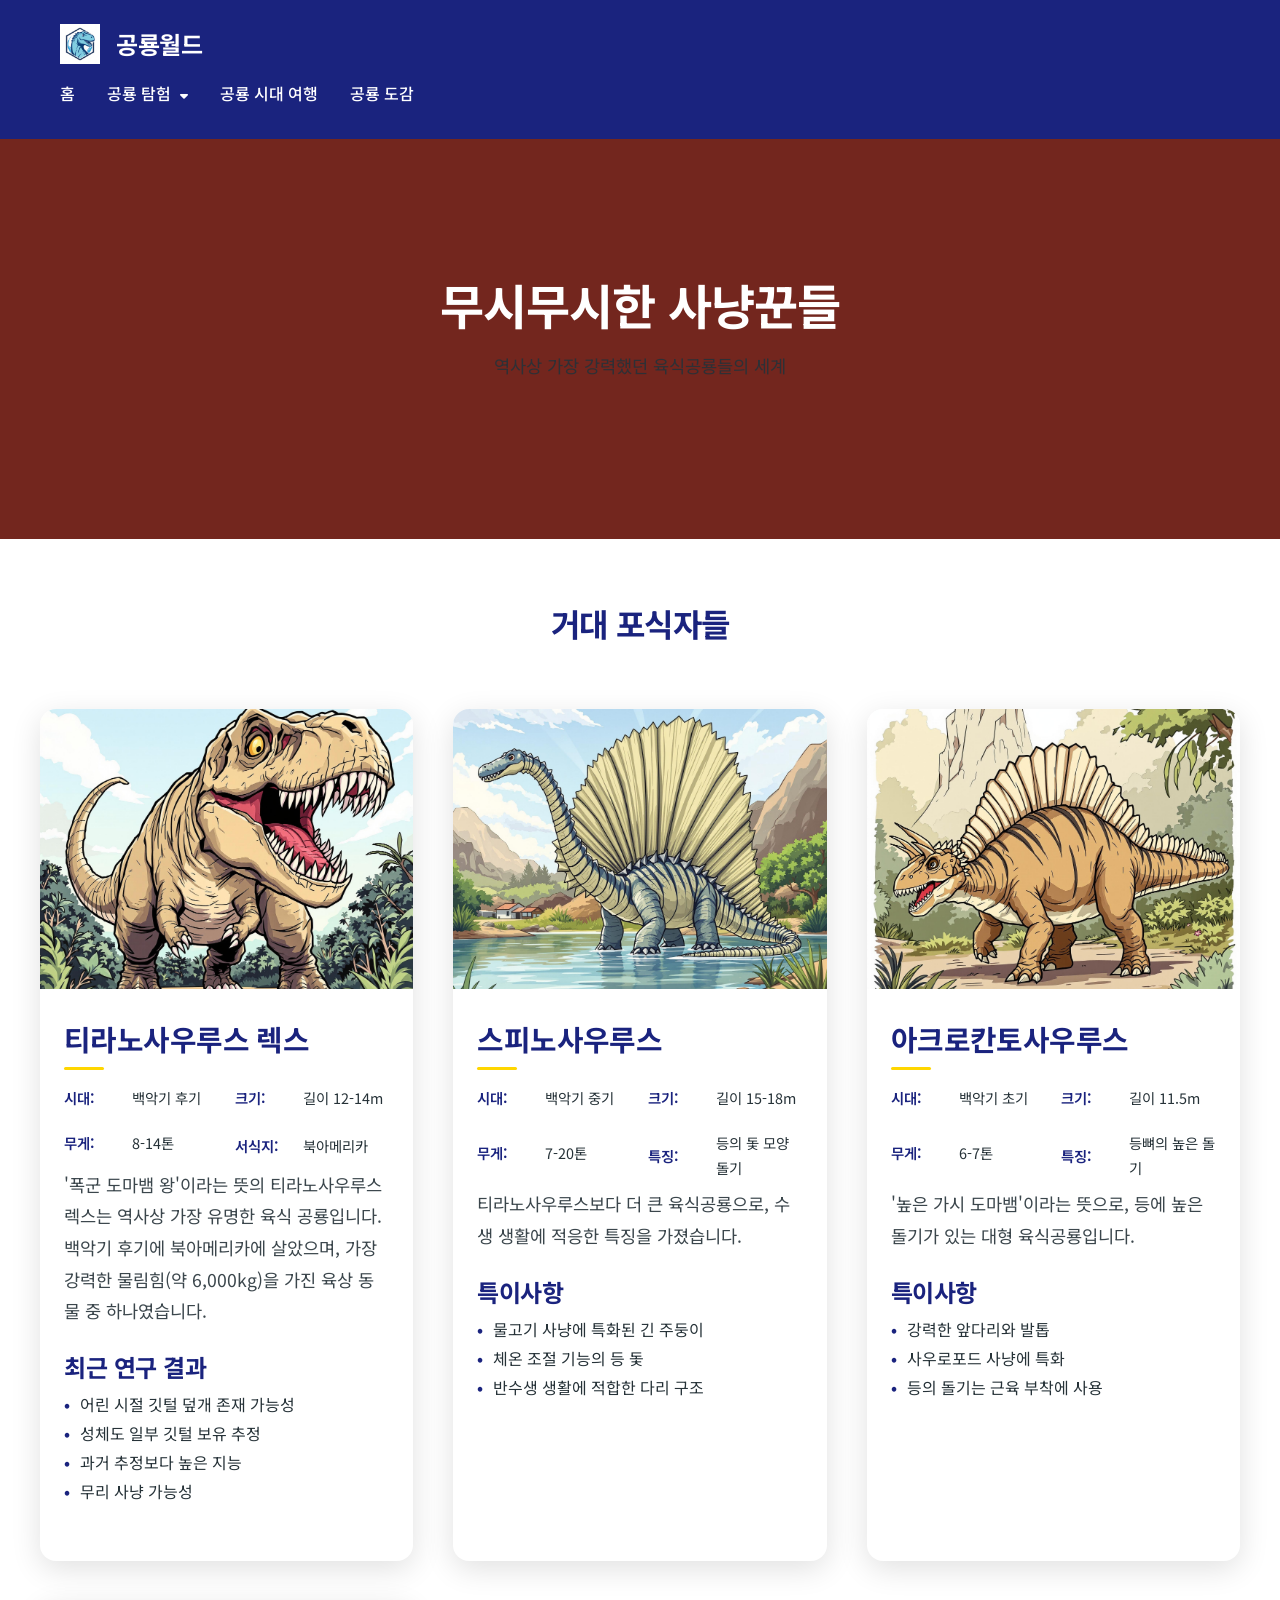
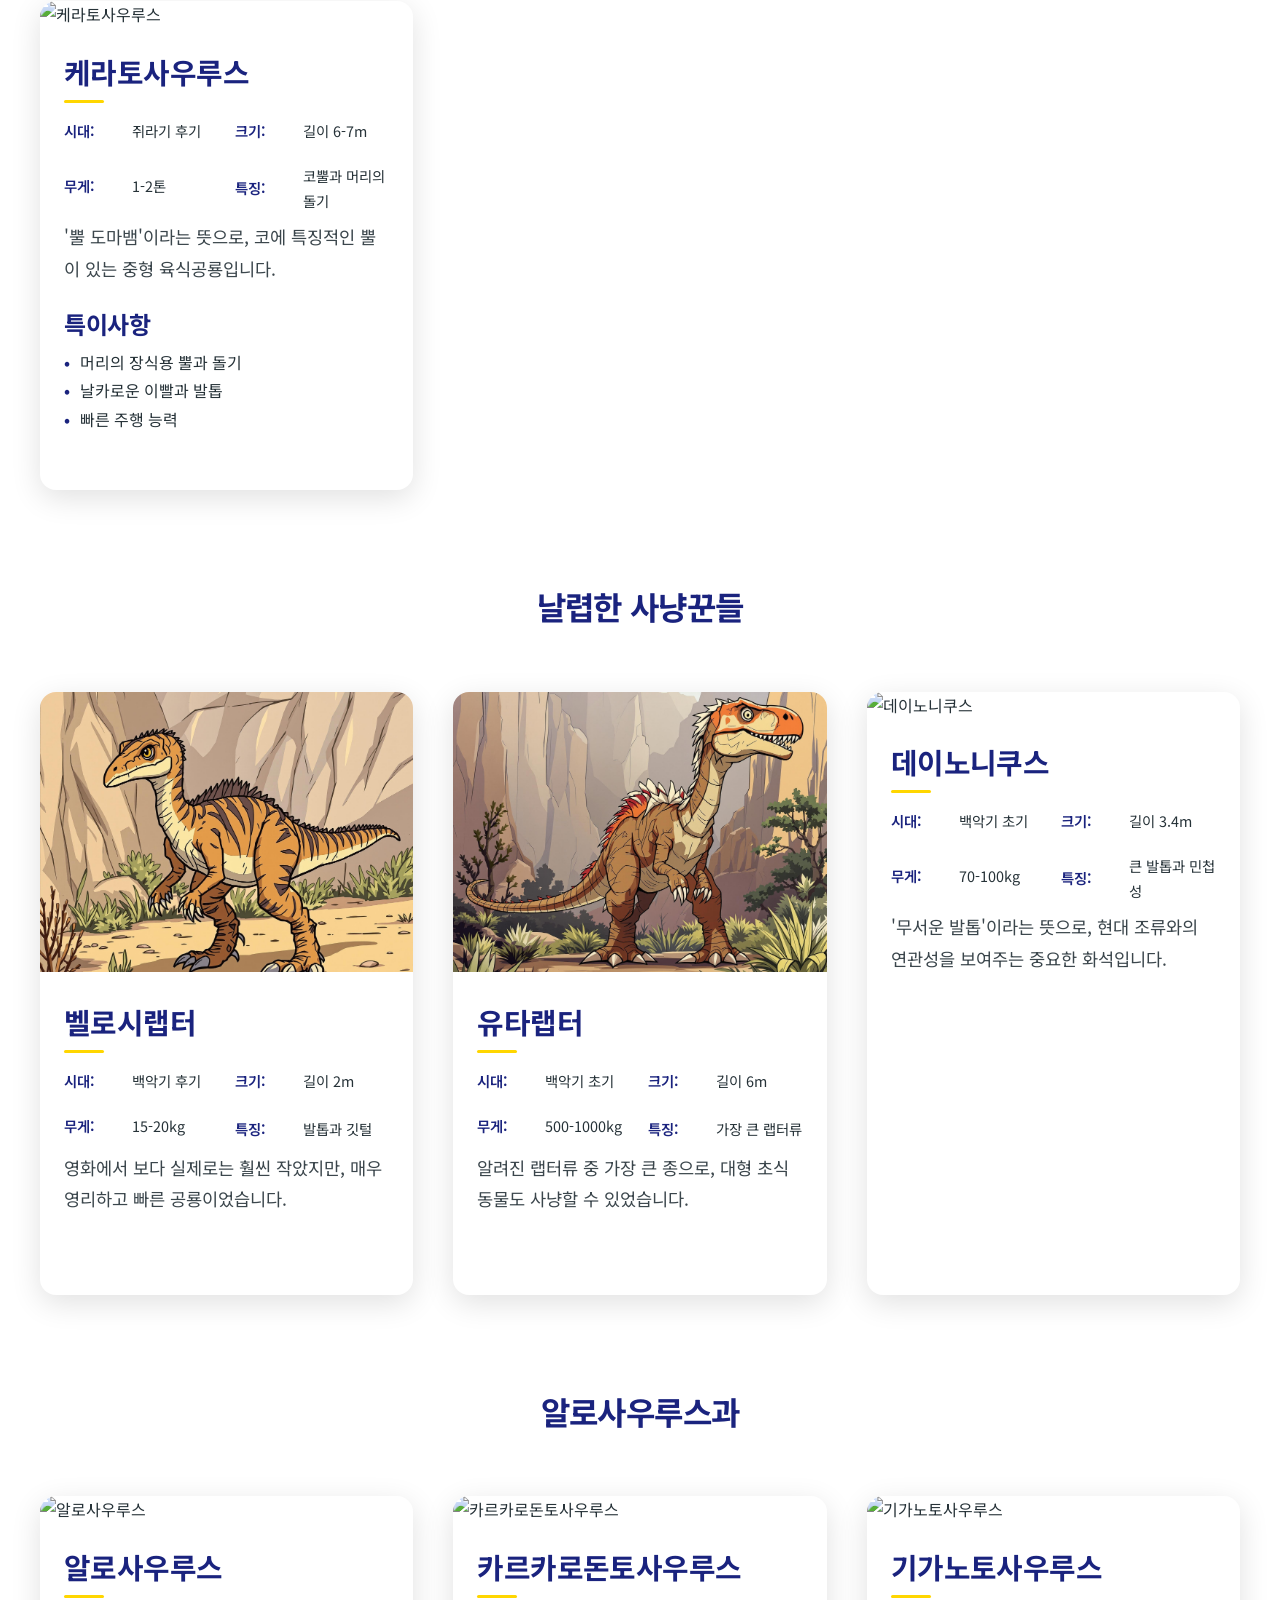
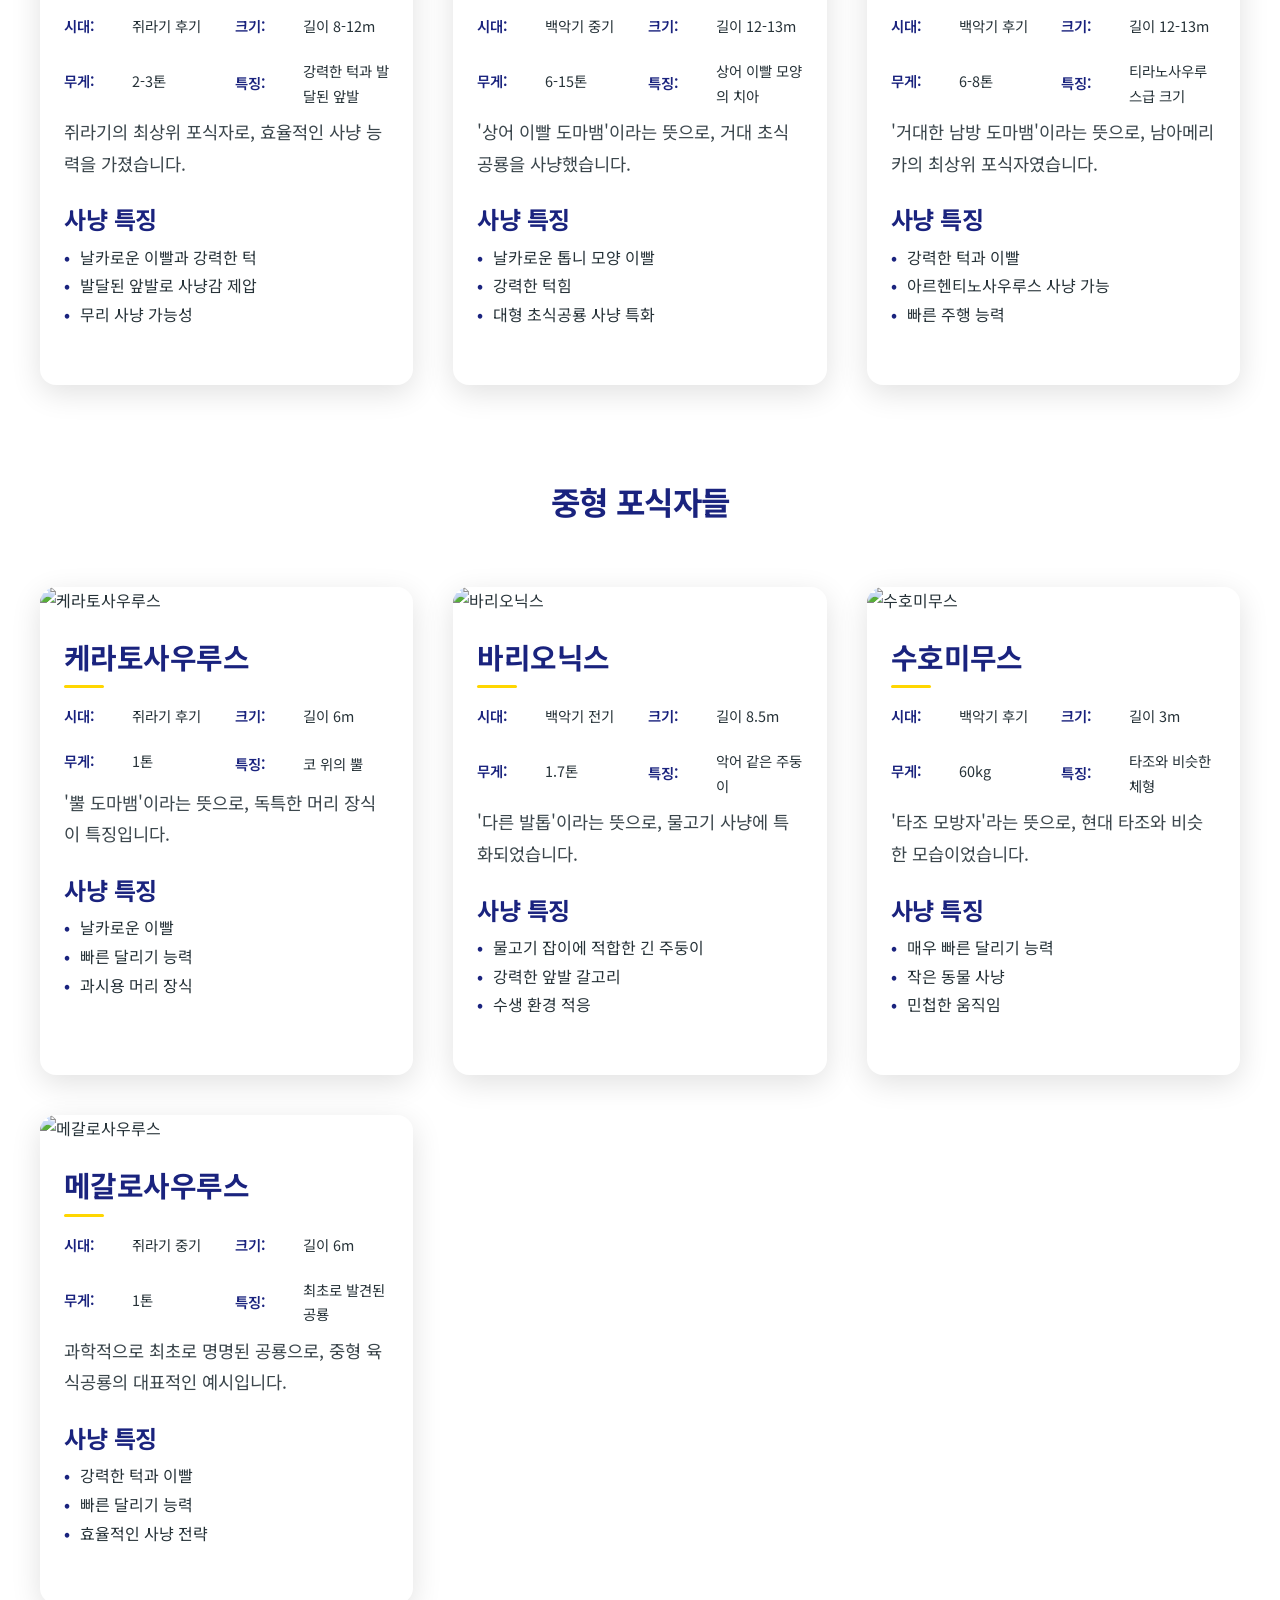
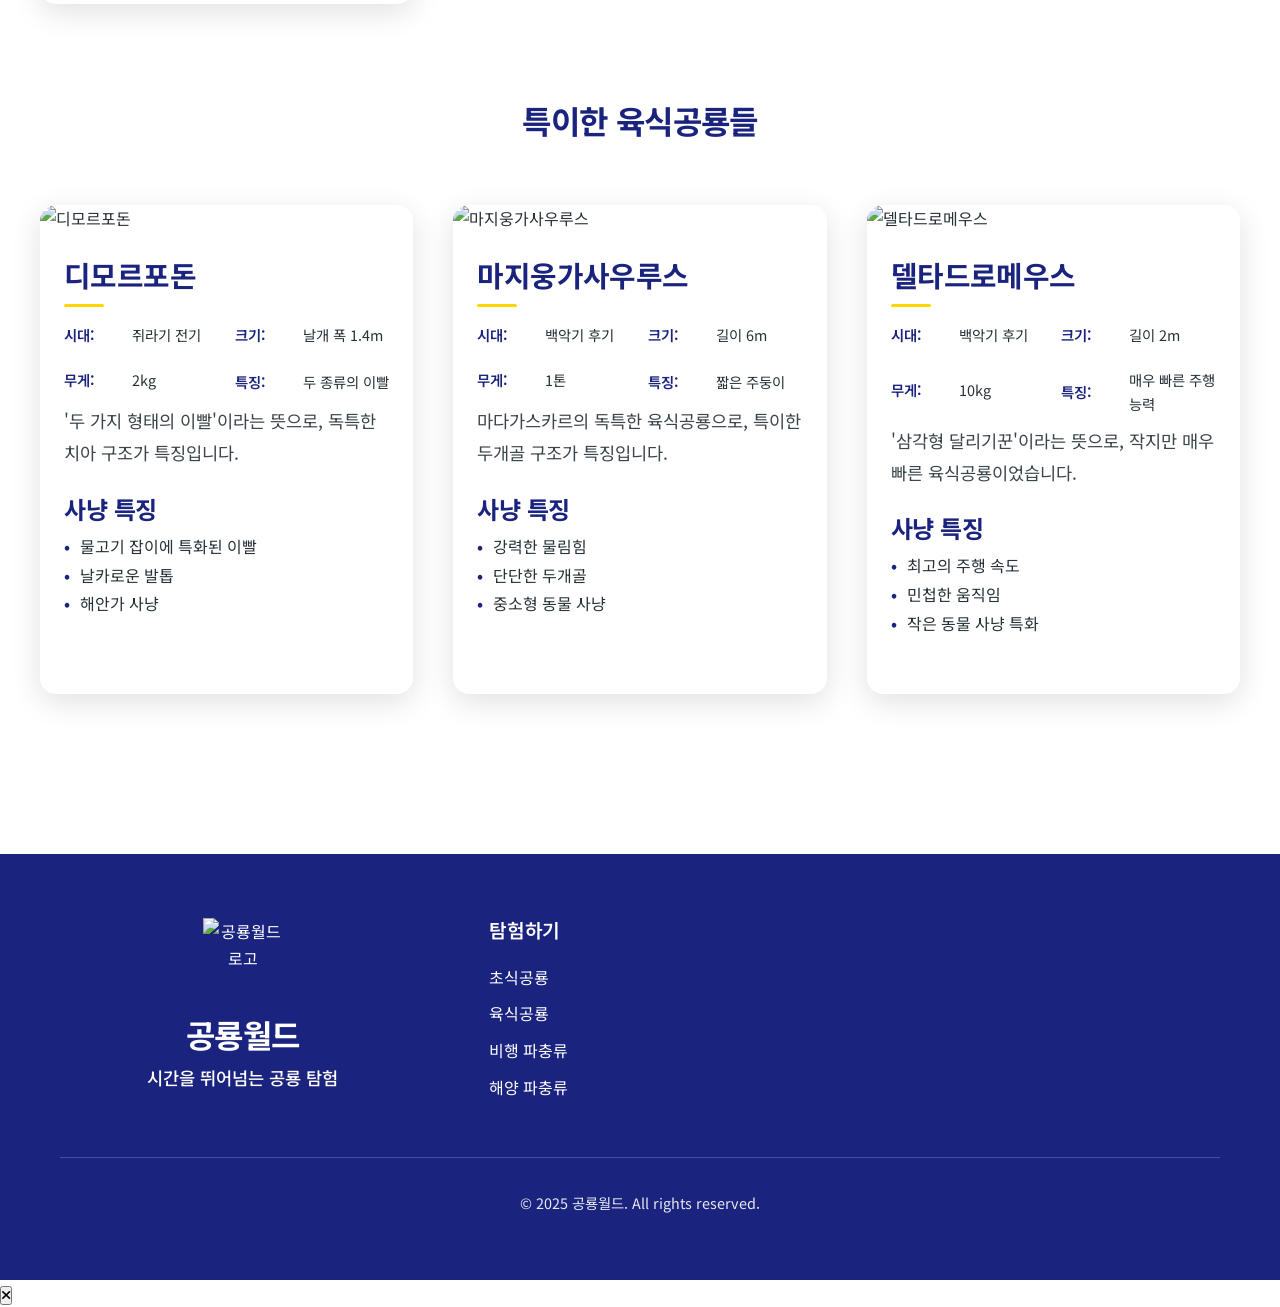
==== commit 89edce32: "메뉴 텍스트 수정: '공룡 탐험하기'를 '공룡 탐험'으로 변경" ====
--- a/carnivores.html
+++ b/carnivores.html
@@ -25,7 +25,7 @@
                 <ul class="main-menu">
                     <li><a href="index.html">홈</a></li>
                     <li class="dropdown">
-                        <a href="#" class="active">공룡 탐험하기 <i class="fas fa-caret-down"></i></a>
+                        <a href="#" class="active">공룡 탐험 <i class="fas fa-caret-down"></i></a>
                         <ul class="dropdown-menu">
                             <li><a href="herbivores.html">육지의 거인들 (초식공룡)</a></li>
                             <li><a href="carnivores.html" class="active">무시무시한 사냥꾼들 (육식공룡)</a></li>
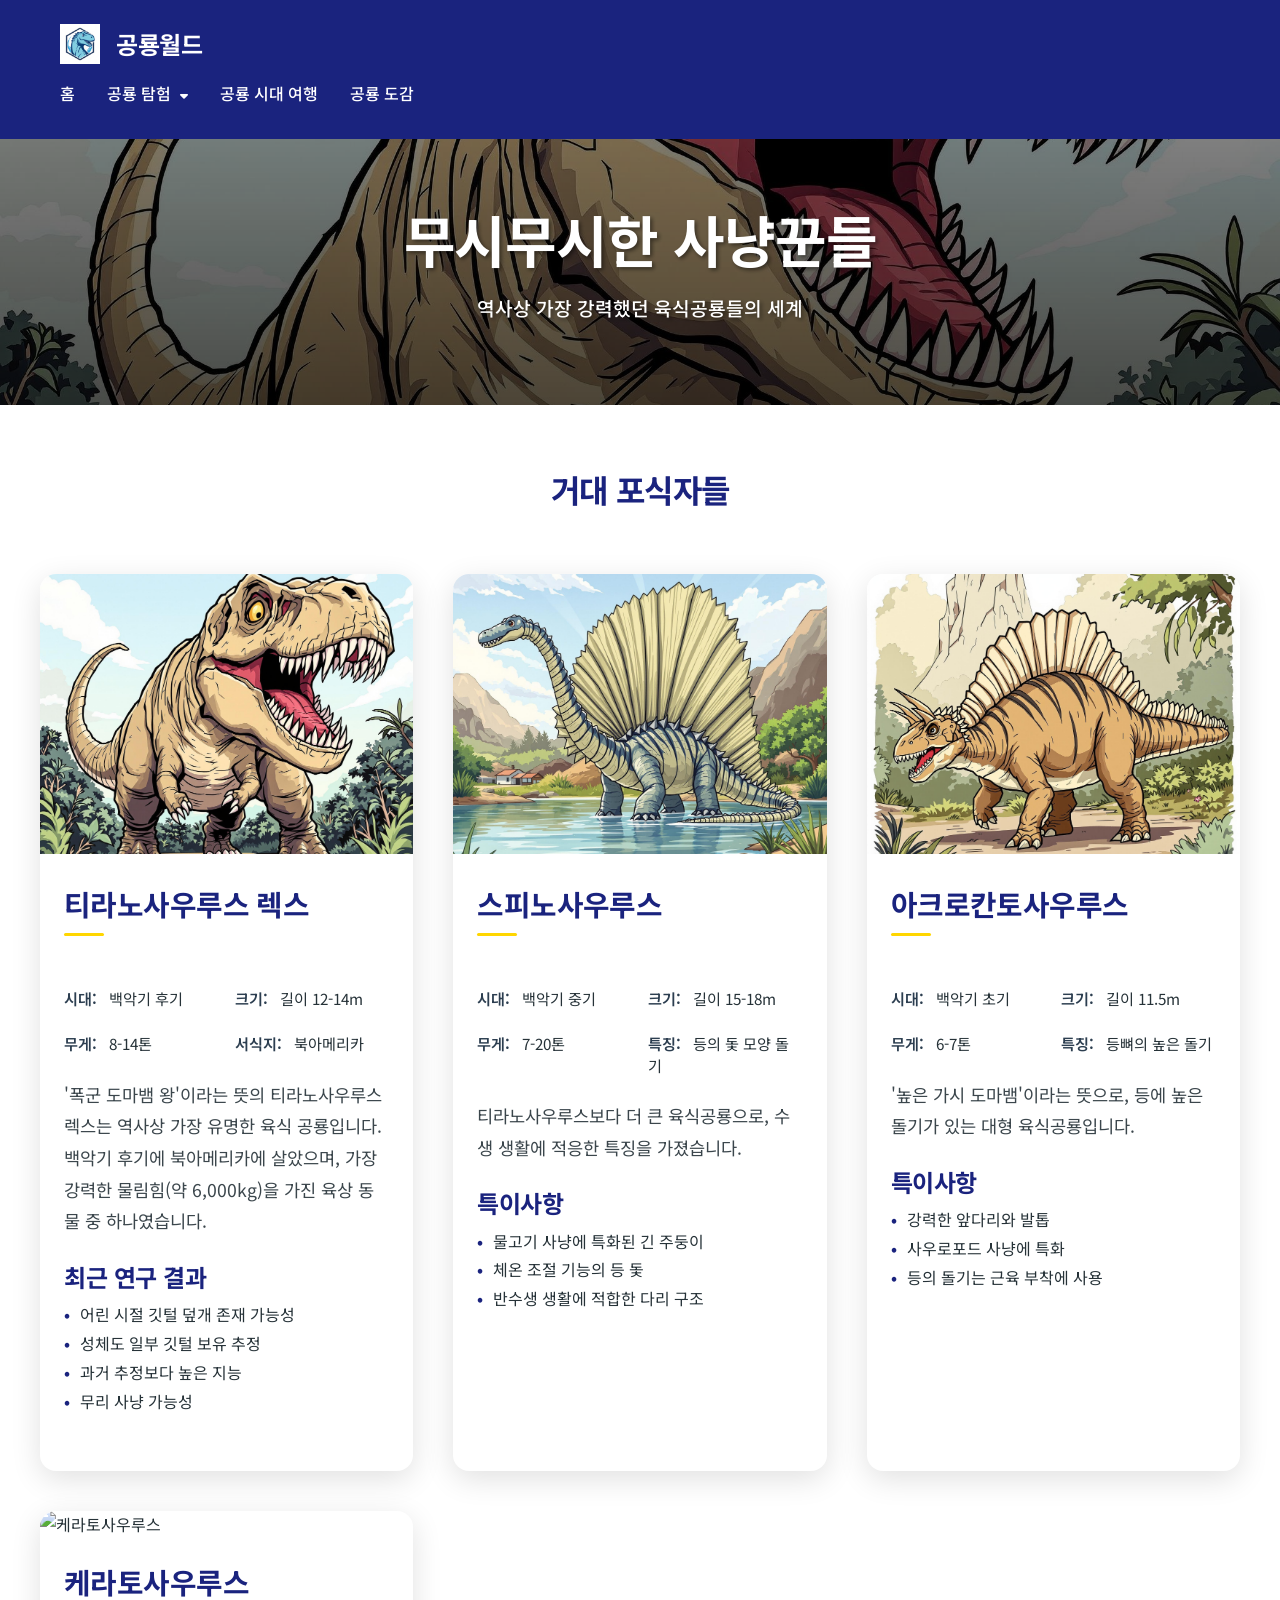
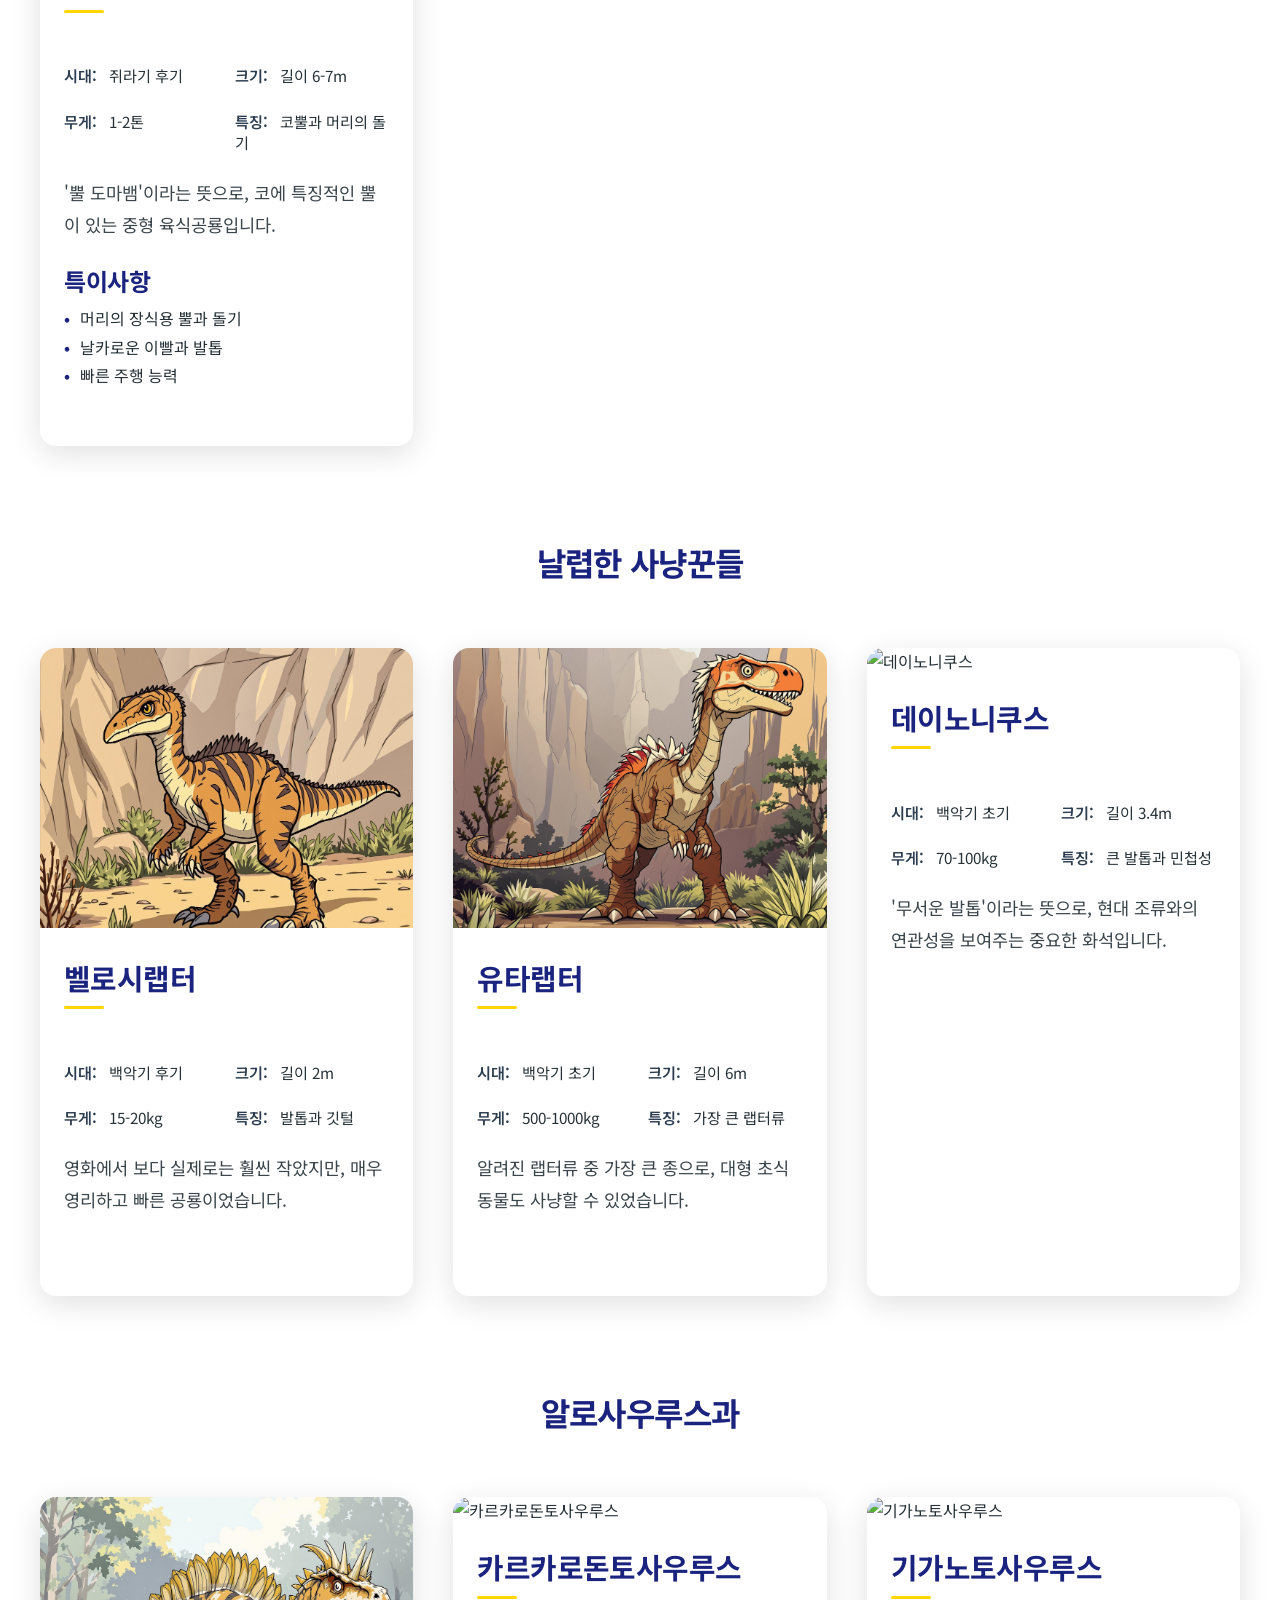
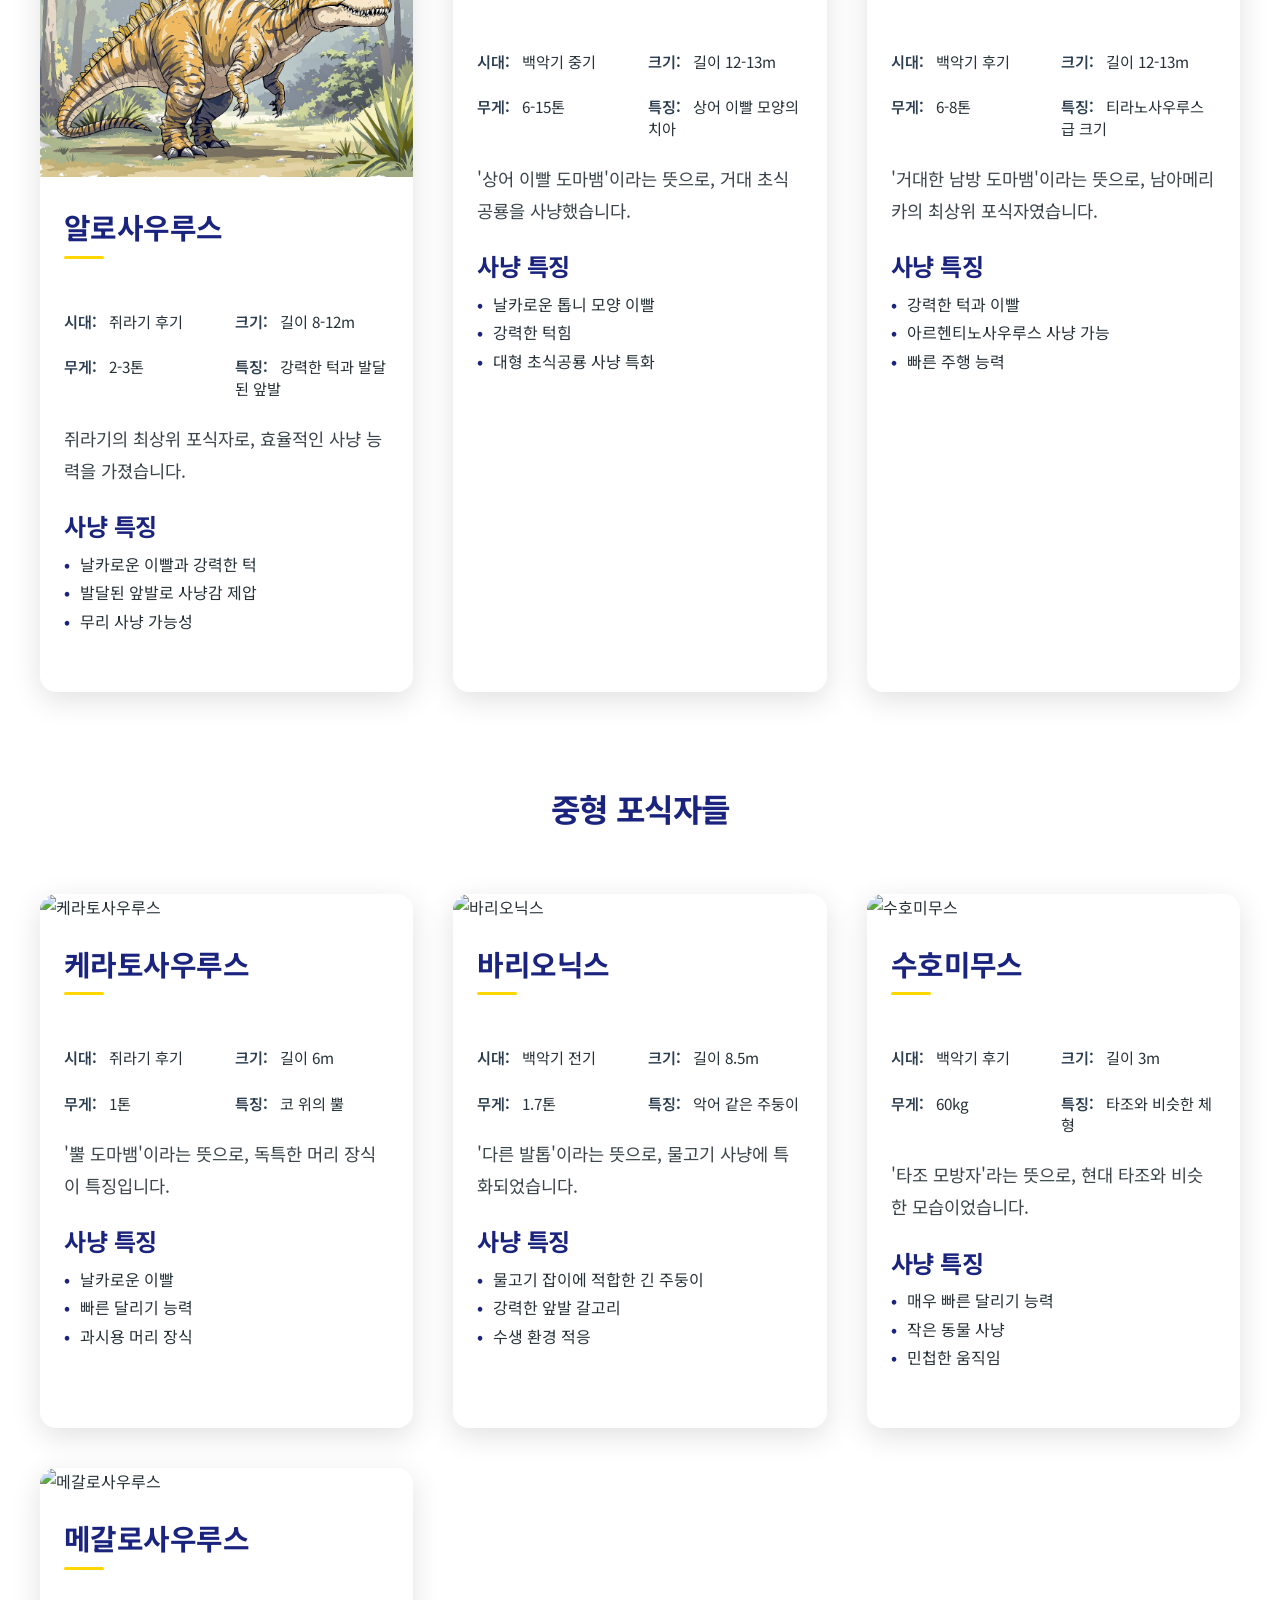
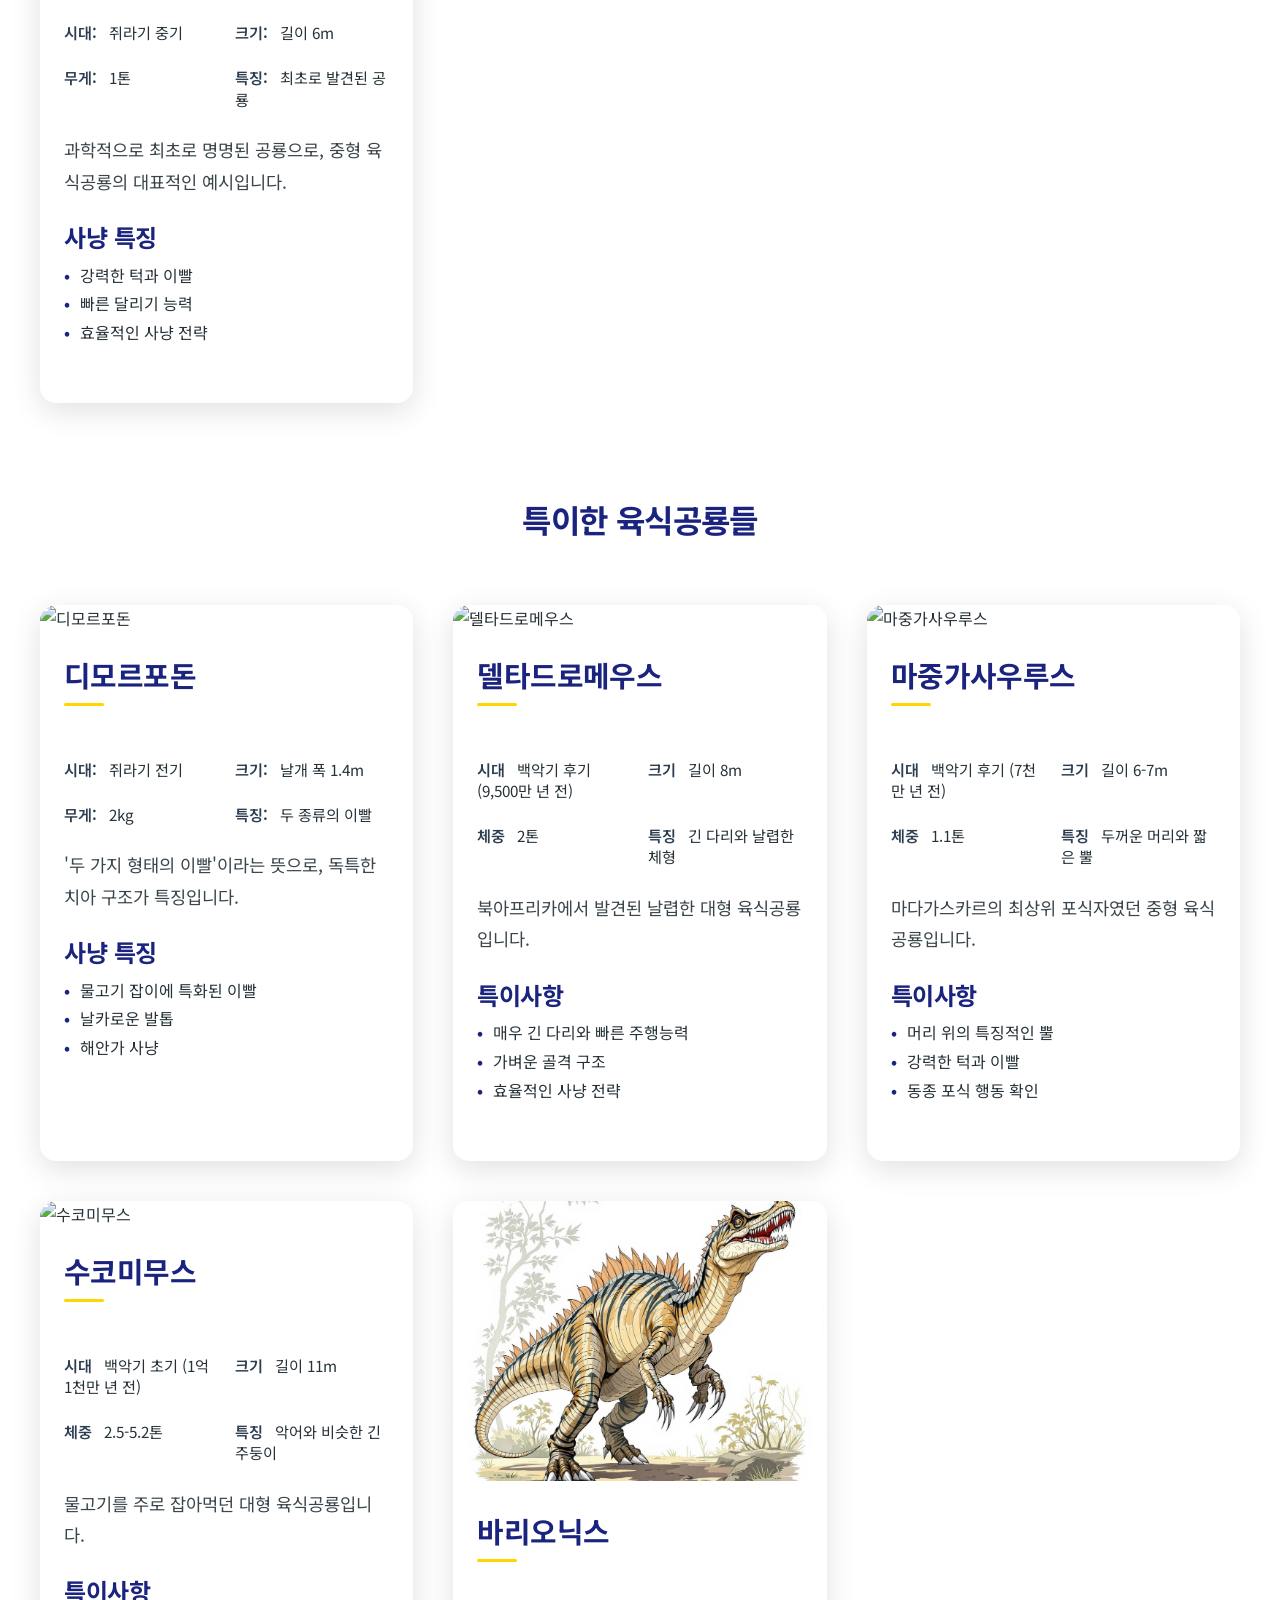
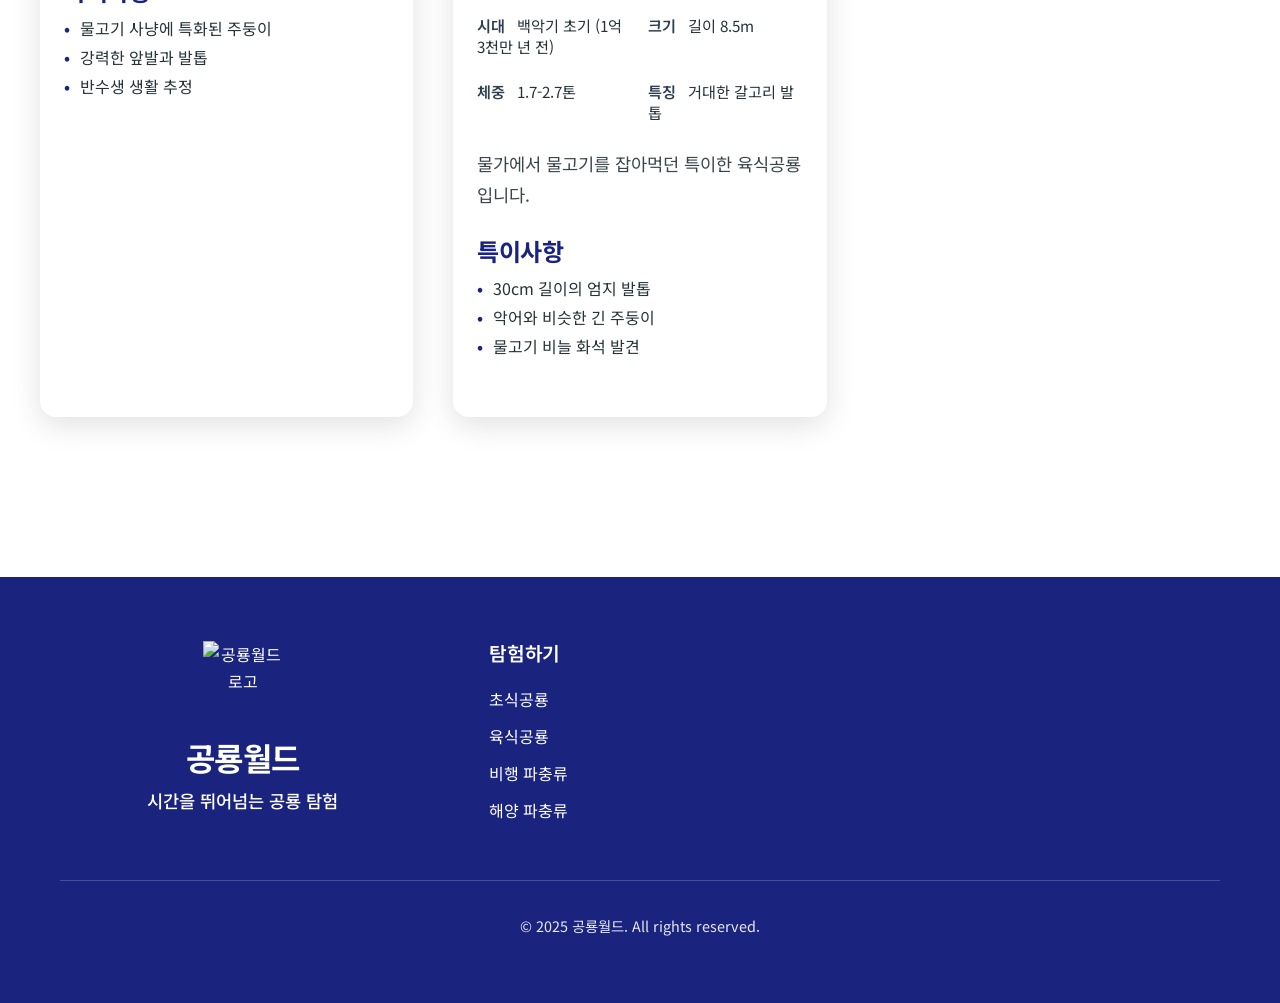
==== commit 9c70f13d: "푸터 로고 및 고객센터 메뉴 추가" ====
--- a/carnivores.html
+++ b/carnivores.html
@@ -42,7 +42,7 @@
 
     <!-- 메인 콘텐츠 -->
     <main>
-        <section class="hero-sub" style="background: #E74C3C;">
+        <section class="hero-sub" style="background-image: url('images/tyrannosaurus.png'); background-color: rgba(231, 76, 60, 0.8);">
             <div class="container">
                 <h1>무시무시한 사냥꾼들</h1>
                 <p>역사상 가장 강력했던 육식공룡들의 세계</p>
@@ -58,6 +58,11 @@
                             <img src="images/tyrannosaurus.png" alt="티라노사우루스 렉스" loading="lazy">
                         </div>
                         <h3>티라노사우루스 렉스</h3>
+                        <div class="dino-tags">
+                            <span class="tag">육식공룡</span>
+                            <span class="tag">백악기</span>
+                            <span class="tag">육상생활</span>
+                        </div>
                         <ul class="dino-stats">
                             <li><strong>시대:</strong> 백악기 후기</li>
                             <li><strong>크기:</strong> 길이 12-14m</li>
@@ -81,6 +86,11 @@
                             <img src="images/spinosaurus.png" alt="스피노사우루스" loading="lazy">
                         </div>
                         <h3>스피노사우루스</h3>
+                        <div class="dino-tags">
+                            <span class="tag">육식공룡</span>
+                            <span class="tag">백악기</span>
+                            <span class="tag">육상생활</span>
+                        </div>
                         <ul class="dino-stats">
                             <li><strong>시대:</strong> 백악기 중기</li>
                             <li><strong>크기:</strong> 길이 15-18m</li>
@@ -103,6 +113,11 @@
                             <img src="images/acrocanthosaurus.png" alt="아크로칸토사우루스" loading="lazy">
                         </div>
                         <h3>아크로칸토사우루스</h3>
+                        <div class="dino-tags">
+                            <span class="tag">육식공룡</span>
+                            <span class="tag">백악기</span>
+                            <span class="tag">육상생활</span>
+                        </div>
                         <ul class="dino-stats">
                             <li><strong>시대:</strong> 백악기 초기</li>
                             <li><strong>크기:</strong> 길이 11.5m</li>
@@ -125,6 +140,11 @@
                             <img src="images/ceratosaurus.png" alt="케라토사우루스" loading="lazy">
                         </div>
                         <h3>케라토사우루스</h3>
+                        <div class="dino-tags">
+                            <span class="tag">육식공룡</span>
+                            <span class="tag">쥐라기</span>
+                            <span class="tag">육상생활</span>
+                        </div>
                         <ul class="dino-stats">
                             <li><strong>시대:</strong> 쥐라기 후기</li>
                             <li><strong>크기:</strong> 길이 6-7m</li>
@@ -152,6 +172,11 @@
                             <img src="images/velociraptor.png" alt="벨로시랩터" loading="lazy">
                         </div>
                         <h3>벨로시랩터</h3>
+                        <div class="dino-tags">
+                            <span class="tag">육식공룡</span>
+                            <span class="tag">백악기</span>
+                            <span class="tag">육상생활</span>
+                        </div>
                         <ul class="dino-stats">
                             <li><strong>시대:</strong> 백악기 후기</li>
                             <li><strong>크기:</strong> 길이 2m</li>
@@ -168,6 +193,11 @@
                             <img src="images/utahraptor.png" alt="유타랩터" loading="lazy">
                         </div>
                         <h3>유타랩터</h3>
+                        <div class="dino-tags">
+                            <span class="tag">육식공룡</span>
+                            <span class="tag">백악기</span>
+                            <span class="tag">육상생활</span>
+                        </div>
                         <ul class="dino-stats">
                             <li><strong>시대:</strong> 백악기 초기</li>
                             <li><strong>크기:</strong> 길이 6m</li>
@@ -184,6 +214,11 @@
                             <img src="images/deinonychus.png" alt="데이노니쿠스" loading="lazy">
                         </div>
                         <h3>데이노니쿠스</h3>
+                        <div class="dino-tags">
+                            <span class="tag">육식공룡</span>
+                            <span class="tag">백악기</span>
+                            <span class="tag">육상생활</span>
+                        </div>
                         <ul class="dino-stats">
                             <li><strong>시대:</strong> 백악기 초기</li>
                             <li><strong>크기:</strong> 길이 3.4m</li>
@@ -205,6 +240,11 @@
                             <img src="images/allosaurus.png" alt="알로사우루스" loading="lazy">
                         </div>
                         <h3>알로사우루스</h3>
+                        <div class="dino-tags">
+                            <span class="tag">육식공룡</span>
+                            <span class="tag">쥐라기</span>
+                            <span class="tag">육상생활</span>
+                        </div>
                         <ul class="dino-stats">
                             <li><strong>시대:</strong> 쥐라기 후기</li>
                             <li><strong>크기:</strong> 길이 8-12m</li>
@@ -227,6 +267,11 @@
                             <img src="images/carcharodontosaurus.png" alt="카르카로돈토사우루스" loading="lazy">
                         </div>
                         <h3>카르카로돈토사우루스</h3>
+                        <div class="dino-tags">
+                            <span class="tag">육식공룡</span>
+                            <span class="tag">백악기</span>
+                            <span class="tag">육상생활</span>
+                        </div>
                         <ul class="dino-stats">
                             <li><strong>시대:</strong> 백악기 중기</li>
                             <li><strong>크기:</strong> 길이 12-13m</li>
@@ -249,6 +294,11 @@
                             <img src="images/giganotosaurus.png" alt="기가노토사우루스" loading="lazy">
                         </div>
                         <h3>기가노토사우루스</h3>
+                        <div class="dino-tags">
+                            <span class="tag">육식공룡</span>
+                            <span class="tag">백악기</span>
+                            <span class="tag">육상생활</span>
+                        </div>
                         <ul class="dino-stats">
                             <li><strong>시대:</strong> 백악기 후기</li>
                             <li><strong>크기:</strong> 길이 12-13m</li>
@@ -276,6 +326,11 @@
                             <img src="images/carcharodon.png" alt="케라토사우루스" loading="lazy">
                         </div>
                         <h3>케라토사우루스</h3>
+                        <div class="dino-tags">
+                            <span class="tag">육식공룡</span>
+                            <span class="tag">쥐라기</span>
+                            <span class="tag">육상생활</span>
+                        </div>
                         <ul class="dino-stats">
                             <li><strong>시대:</strong> 쥐라기 후기</li>
                             <li><strong>크기:</strong> 길이 6m</li>
@@ -298,6 +353,11 @@
                             <img src="images/barbados.png" alt="바리오닉스" loading="lazy">
                         </div>
                         <h3>바리오닉스</h3>
+                        <div class="dino-tags">
+                            <span class="tag">육식공룡</span>
+                            <span class="tag">백악기</span>
+                            <span class="tag">육상생활</span>
+                        </div>
                         <ul class="dino-stats">
                             <li><strong>시대:</strong> 백악기 전기</li>
                             <li><strong>크기:</strong> 길이 8.5m</li>
@@ -320,6 +380,11 @@
                             <img src="images/troodon.png" alt="수호미무스" loading="lazy">
                         </div>
                         <h3>수호미무스</h3>
+                        <div class="dino-tags">
+                            <span class="tag">육식공룡</span>
+                            <span class="tag">백악기</span>
+                            <span class="tag">육상생활</span>
+                        </div>
                         <ul class="dino-stats">
                             <li><strong>시대:</strong> 백악기 후기</li>
                             <li><strong>크기:</strong> 길이 3m</li>
@@ -342,6 +407,11 @@
                             <img src="images/megalosaurus.png" alt="메갈로사우루스" loading="lazy">
                         </div>
                         <h3>메갈로사우루스</h3>
+                        <div class="dino-tags">
+                            <span class="tag">육식공룡</span>
+                            <span class="tag">쥐라기</span>
+                            <span class="tag">육상생활</span>
+                        </div>
                         <ul class="dino-stats">
                             <li><strong>시대:</strong> 쥐라기 중기</li>
                             <li><strong>크기:</strong> 길이 6m</li>
@@ -369,6 +439,11 @@
                             <img src="images/dactylosaurus.png" alt="디모르포돈" loading="lazy">
                         </div>
                         <h3>디모르포돈</h3>
+                        <div class="dino-tags">
+                            <span class="tag">육식공룡</span>
+                            <span class="tag">쥐라기</span>
+                            <span class="tag">육상생활</span>
+                        </div>
                         <ul class="dino-stats">
                             <li><strong>시대:</strong> 쥐라기 전기</li>
                             <li><strong>크기:</strong> 날개 폭 1.4m</li>
@@ -388,44 +463,108 @@
 
                     <div class="dino-detail-card">
                         <div class="dino-image">
-                            <img src="images/majungasaurus.png" alt="마지웅가사우루스" loading="lazy">
-                        </div>
-                        <h3>마지웅가사우루스</h3>
-                        <ul class="dino-stats">
-                            <li><strong>시대:</strong> 백악기 후기</li>
-                            <li><strong>크기:</strong> 길이 6m</li>
-                            <li><strong>무게:</strong> 1톤</li>
-                            <li><strong>특징:</strong> 짧은 주둥이</li>
-                        </ul>
-                        <div class="dino-description">
-                            <p>마다가스카르의 독특한 육식공룡으로, 특이한 두개골 구조가 특징입니다.</p>
-                            <h4>사냥 특징</h4>
-                            <ul>
-                                <li>강력한 물림힘</li>
-                                <li>단단한 두개골</li>
-                                <li>중소형 동물 사냥</li>
-                            </ul>
-                        </div>
-                    </div>
-
-                    <div class="dino-detail-card">
-                        <div class="dino-image">
                             <img src="images/deltadromeus.png" alt="델타드로메우스" loading="lazy">
                         </div>
                         <h3>델타드로메우스</h3>
-                        <ul class="dino-stats">
-                            <li><strong>시대:</strong> 백악기 후기</li>
-                            <li><strong>크기:</strong> 길이 2m</li>
-                            <li><strong>무게:</strong> 10kg</li>
-                            <li><strong>특징:</strong> 매우 빠른 주행 능력</li>
-                        </ul>
-                        <div class="dino-description">
-                            <p>'삼각형 달리기꾼'이라는 뜻으로, 작지만 매우 빠른 육식공룡이었습니다.</p>
-                            <h4>사냥 특징</h4>
-                            <ul>
-                                <li>최고의 주행 속도</li>
-                                <li>민첩한 움직임</li>
-                                <li>작은 동물 사냥 특화</li>
+                        <div class="dino-tags">
+                            <span class="tag">육식공룡</span>
+                            <span class="tag">백악기</span>
+                            <span class="tag">육상생활</span>
+                        </div>
+                        <ul class="dino-stats">
+                            <li><strong>시대</strong> 백악기 후기 (9,500만 년 전)</li>
+                            <li><strong>크기</strong> 길이 8m</li>
+                            <li><strong>체중</strong> 2톤</li>
+                            <li><strong>특징</strong> 긴 다리와 날렵한 체형</li>
+                        </ul>
+                        <div class="dino-description">
+                            <p>북아프리카에서 발견된 날렵한 대형 육식공룡입니다.</p>
+                            <h4>특이사항</h4>
+                            <ul>
+                                <li>매우 긴 다리와 빠른 주행능력</li>
+                                <li>가벼운 골격 구조</li>
+                                <li>효율적인 사냥 전략</li>
+                            </ul>
+                        </div>
+                    </div>
+
+                    <div class="dino-detail-card">
+                        <div class="dino-image">
+                            <img src="images/majungasaurus.png" alt="마중가사우루스" loading="lazy">
+                        </div>
+                        <h3>마중가사우루스</h3>
+                        <div class="dino-tags">
+                            <span class="tag">육식공룡</span>
+                            <span class="tag">백악기</span>
+                            <span class="tag">육상생활</span>
+                        </div>
+                        <ul class="dino-stats">
+                            <li><strong>시대</strong> 백악기 후기 (7천만 년 전)</li>
+                            <li><strong>크기</strong> 길이 6-7m</li>
+                            <li><strong>체중</strong> 1.1톤</li>
+                            <li><strong>특징</strong> 두꺼운 머리와 짧은 뿔</li>
+                        </ul>
+                        <div class="dino-description">
+                            <p>마다가스카르의 최상위 포식자였던 중형 육식공룡입니다.</p>
+                            <h4>특이사항</h4>
+                            <ul>
+                                <li>머리 위의 특징적인 뿔</li>
+                                <li>강력한 턱과 이빨</li>
+                                <li>동종 포식 행동 확인</li>
+                            </ul>
+                        </div>
+                    </div>
+
+                    <div class="dino-detail-card">
+                        <div class="dino-image">
+                            <img src="images/suchomimus.png" alt="수코미무스" loading="lazy">
+                        </div>
+                        <h3>수코미무스</h3>
+                        <div class="dino-tags">
+                            <span class="tag">육식공룡</span>
+                            <span class="tag">백악기</span>
+                            <span class="tag">육상생활</span>
+                        </div>
+                        <ul class="dino-stats">
+                            <li><strong>시대</strong> 백악기 초기 (1억 1천만 년 전)</li>
+                            <li><strong>크기</strong> 길이 11m</li>
+                            <li><strong>체중</strong> 2.5-5.2톤</li>
+                            <li><strong>특징</strong> 악어와 비슷한 긴 주둥이</li>
+                        </ul>
+                        <div class="dino-description">
+                            <p>물고기를 주로 잡아먹던 대형 육식공룡입니다.</p>
+                            <h4>특이사항</h4>
+                            <ul>
+                                <li>물고기 사냥에 특화된 주둥이</li>
+                                <li>강력한 앞발과 발톱</li>
+                                <li>반수생 생활 추정</li>
+                            </ul>
+                        </div>
+                    </div>
+
+                    <div class="dino-detail-card">
+                        <div class="dino-image">
+                            <img src="images/baryonyx.png" alt="바리오닉스" loading="lazy">
+                        </div>
+                        <h3>바리오닉스</h3>
+                        <div class="dino-tags">
+                            <span class="tag">육식공룡</span>
+                            <span class="tag">백악기</span>
+                            <span class="tag">육상생활</span>
+                        </div>
+                        <ul class="dino-stats">
+                            <li><strong>시대</strong> 백악기 초기 (1억 3천만 년 전)</li>
+                            <li><strong>크기</strong> 길이 8.5m</li>
+                            <li><strong>체중</strong> 1.7-2.7톤</li>
+                            <li><strong>특징</strong> 거대한 갈고리 발톱</li>
+                        </ul>
+                        <div class="dino-description">
+                            <p>물가에서 물고기를 잡아먹던 특이한 육식공룡입니다.</p>
+                            <h4>특이사항</h4>
+                            <ul>
+                                <li>30cm 길이의 엄지 발톱</li>
+                                <li>악어와 비슷한 긴 주둥이</li>
+                                <li>물고기 비늘 화석 발견</li>
                             </ul>
                         </div>
                     </div>
--- a/style.css
+++ b/style.css
@@ -177,19 +177,14 @@
 
 /* 히어로 섹션 */
 .hero-sub {
-    height: 400px;
+    position: relative;
+    padding: 4rem 0;
+    color: #fff;
+    text-align: center;
     background-size: cover;
     background-position: center;
-    position: relative;
-    display: flex;
-    align-items: center;
-    text-align: center;
-    color: white;
-}
-
-/* index 페이지의 히어로 섹션에만 margin-top 적용 */
-.hero-main {
-    margin-top: 80px;
+    background-repeat: no-repeat;
+    overflow: hidden;
 }
 
 .hero-sub::before {
@@ -199,17 +194,36 @@
     left: 0;
     right: 0;
     bottom: 0;
-    background: rgba(0,0,0,0.5);
+    background: linear-gradient(rgba(0, 0, 0, 0.5), rgba(0, 0, 0, 0.7));
+    z-index: 1;
 }
 
 .hero-sub .container {
     position: relative;
-    z-index: 1;
+    z-index: 2;
 }
 
 .hero-sub h1 {
-    font-size: 3rem;
+    font-size: 3.5rem;
     margin-bottom: 1rem;
+    text-shadow: 2px 2px 4px rgba(0, 0, 0, 0.5);
+}
+
+.hero-sub p {
+    font-size: 1.2rem;
+    margin: 1rem 0;
+    color: #ffffff;
+    text-shadow: 2px 2px 4px rgba(0, 0, 0, 0.5);
+    font-weight: 500;
+    position: relative;
+    z-index: 2;
+    max-width: 800px;
+    margin: 1rem auto;
+}
+
+/* index 페이지의 히어로 섹션에만 margin-top 적용 */
+.hero-main {
+    margin-top: 80px;
 }
 
 /* 공룡 카드 스타일 */
@@ -283,27 +297,20 @@
 
 .dino-stats {
     list-style: none;
-    padding: 0.5rem 1.5rem;
-    margin: 0;
+    padding: 0 1.5rem;
+    margin: 1rem 0;
 }
 
 .dino-stats li {
-    margin-bottom: 0.3rem;
-    display: flex;
-    align-items: center;
-    gap: 0.5rem;
-    font-size: 0.9rem;
-    color: var(--text-color);
-}
-
-.dino-stats li:last-child {
-    margin-bottom: 0;
+    margin-bottom: 0.5rem;
+    font-size: 0.95rem;
+    line-height: 1.4;
 }
 
 .dino-stats li strong {
-    color: var(--primary-color);
+    color: #2C3E50;
     font-weight: 600;
-    min-width: 60px;
+    margin-right: 0.5rem;
 }
 
 .dino-description {
@@ -493,11 +500,15 @@
 /* 반응형 디자인 */
 @media (max-width: 768px) {
     .hero-sub {
-        height: 300px;
-    }
-
+        padding: 3rem 0;
+    }
+    
     .hero-sub h1 {
         font-size: 2.5rem;
+    }
+    
+    .hero-sub p {
+        font-size: 1.2rem;
     }
 
     .dino-cards {
@@ -1583,4 +1594,81 @@
     .dino-stats {
         padding: 0.5rem 1.2rem;
     }
+}
+
+/* 모달 스타일 */
+.modal {
+    display: none;
+    position: fixed;
+    z-index: 1000;
+    top: 0;
+    left: 0;
+    width: 100%;
+    height: 100%;
+    background-color: rgba(0, 0, 0, 0.8);
+    display: flex;
+    justify-content: center;
+    align-items: center;
+    opacity: 0;
+    pointer-events: none;
+    transition: opacity 0.3s ease;
+}
+
+.modal.show {
+    opacity: 1;
+    pointer-events: auto;
+}
+
+.modal-content {
+    max-width: 90%;
+    max-height: 90vh;
+    position: relative;
+    animation: zoomIn 0.3s ease;
+}
+
+.modal-image {
+    max-width: 100%;
+    max-height: 90vh;
+    object-fit: contain;
+    border-radius: 8px;
+    box-shadow: 0 4px 8px rgba(0, 0, 0, 0.2);
+}
+
+.close-modal {
+    position: absolute;
+    top: -40px;
+    right: 0;
+    color: white;
+    font-size: 24px;
+    cursor: pointer;
+    background: none;
+    border: none;
+    padding: 8px;
+}
+
+.close-modal:hover {
+    color: #ddd;
+}
+
+@keyframes zoomIn {
+    from {
+        transform: scale(0.8);
+        opacity: 0;
+    }
+    to {
+        transform: scale(1);
+        opacity: 1;
+    }
+}
+
+/* 이미지에 커서 포인터와 호버 효과 추가 */
+.dino-card img,
+.dino-detail-card img {
+    cursor: pointer;
+    transition: transform 0.2s ease;
+}
+
+.dino-card img:hover,
+.dino-detail-card img:hover {
+    transform: scale(1.05);
 } 
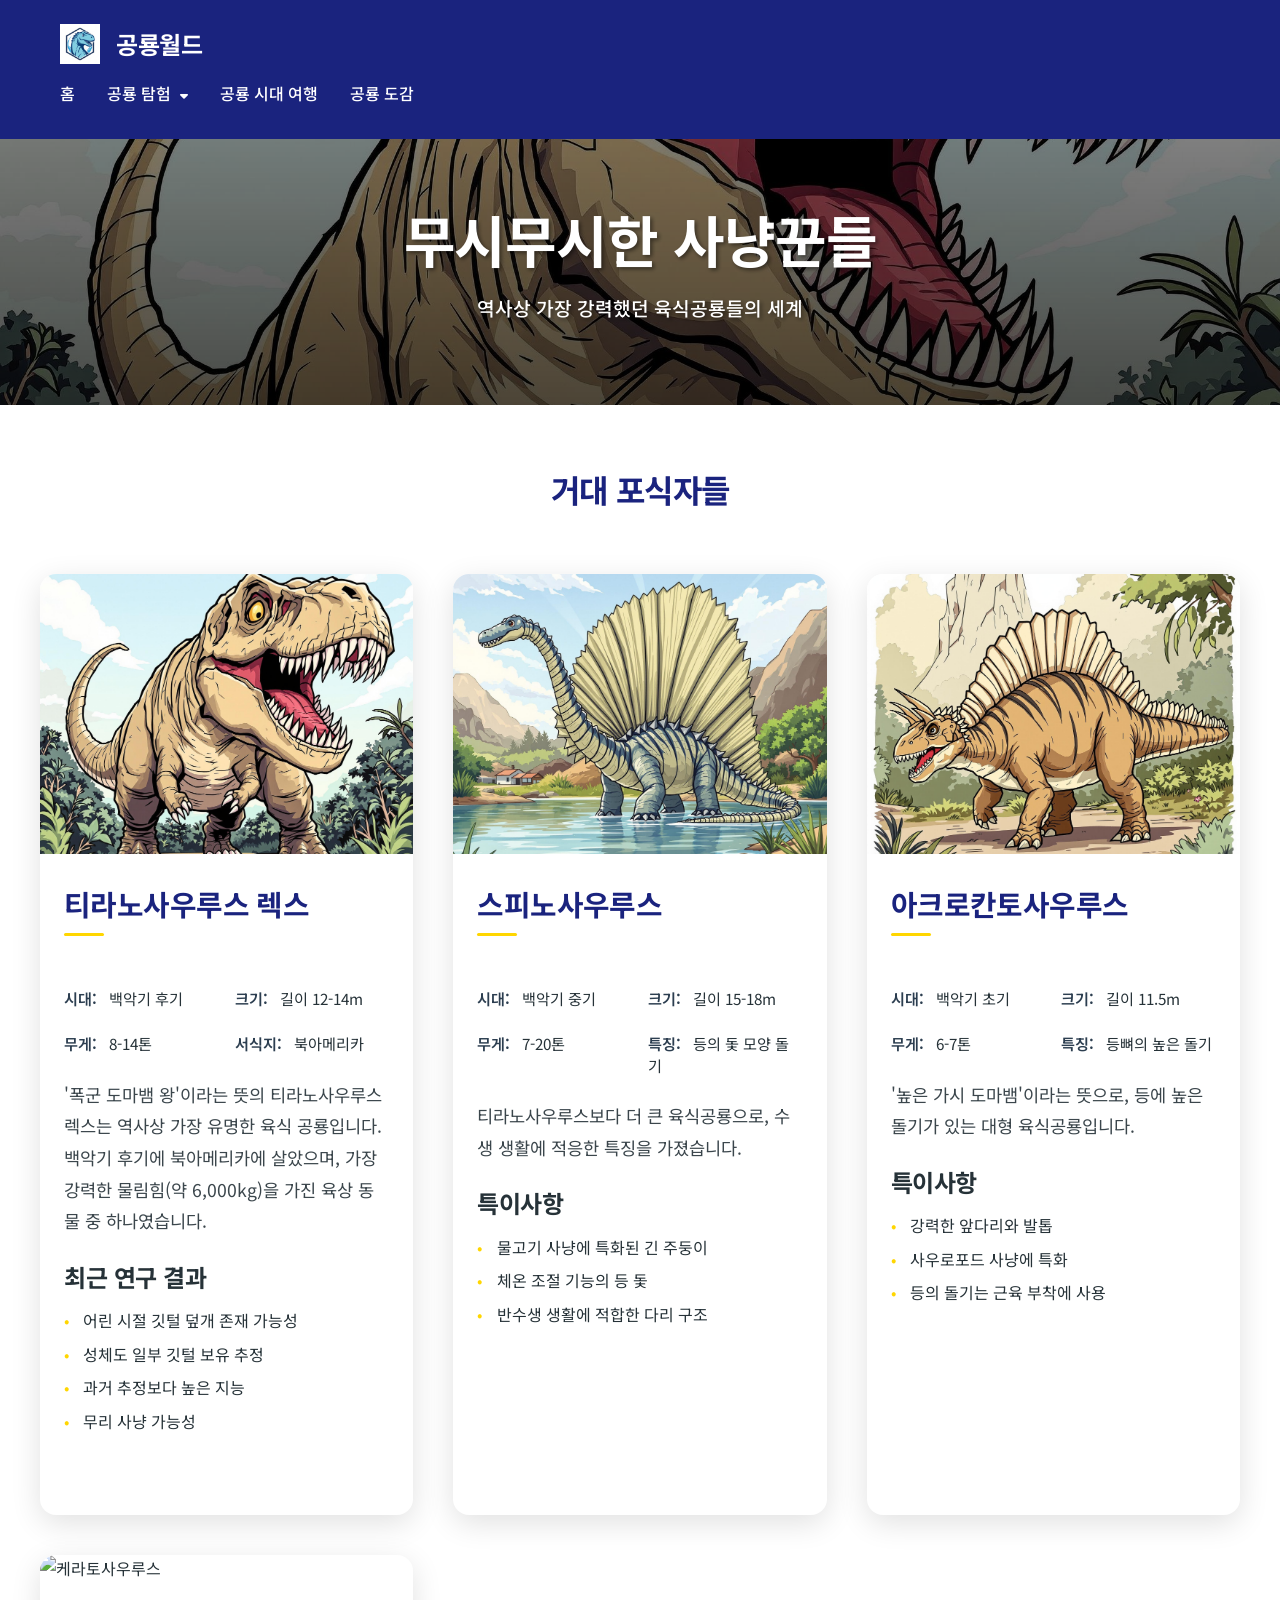
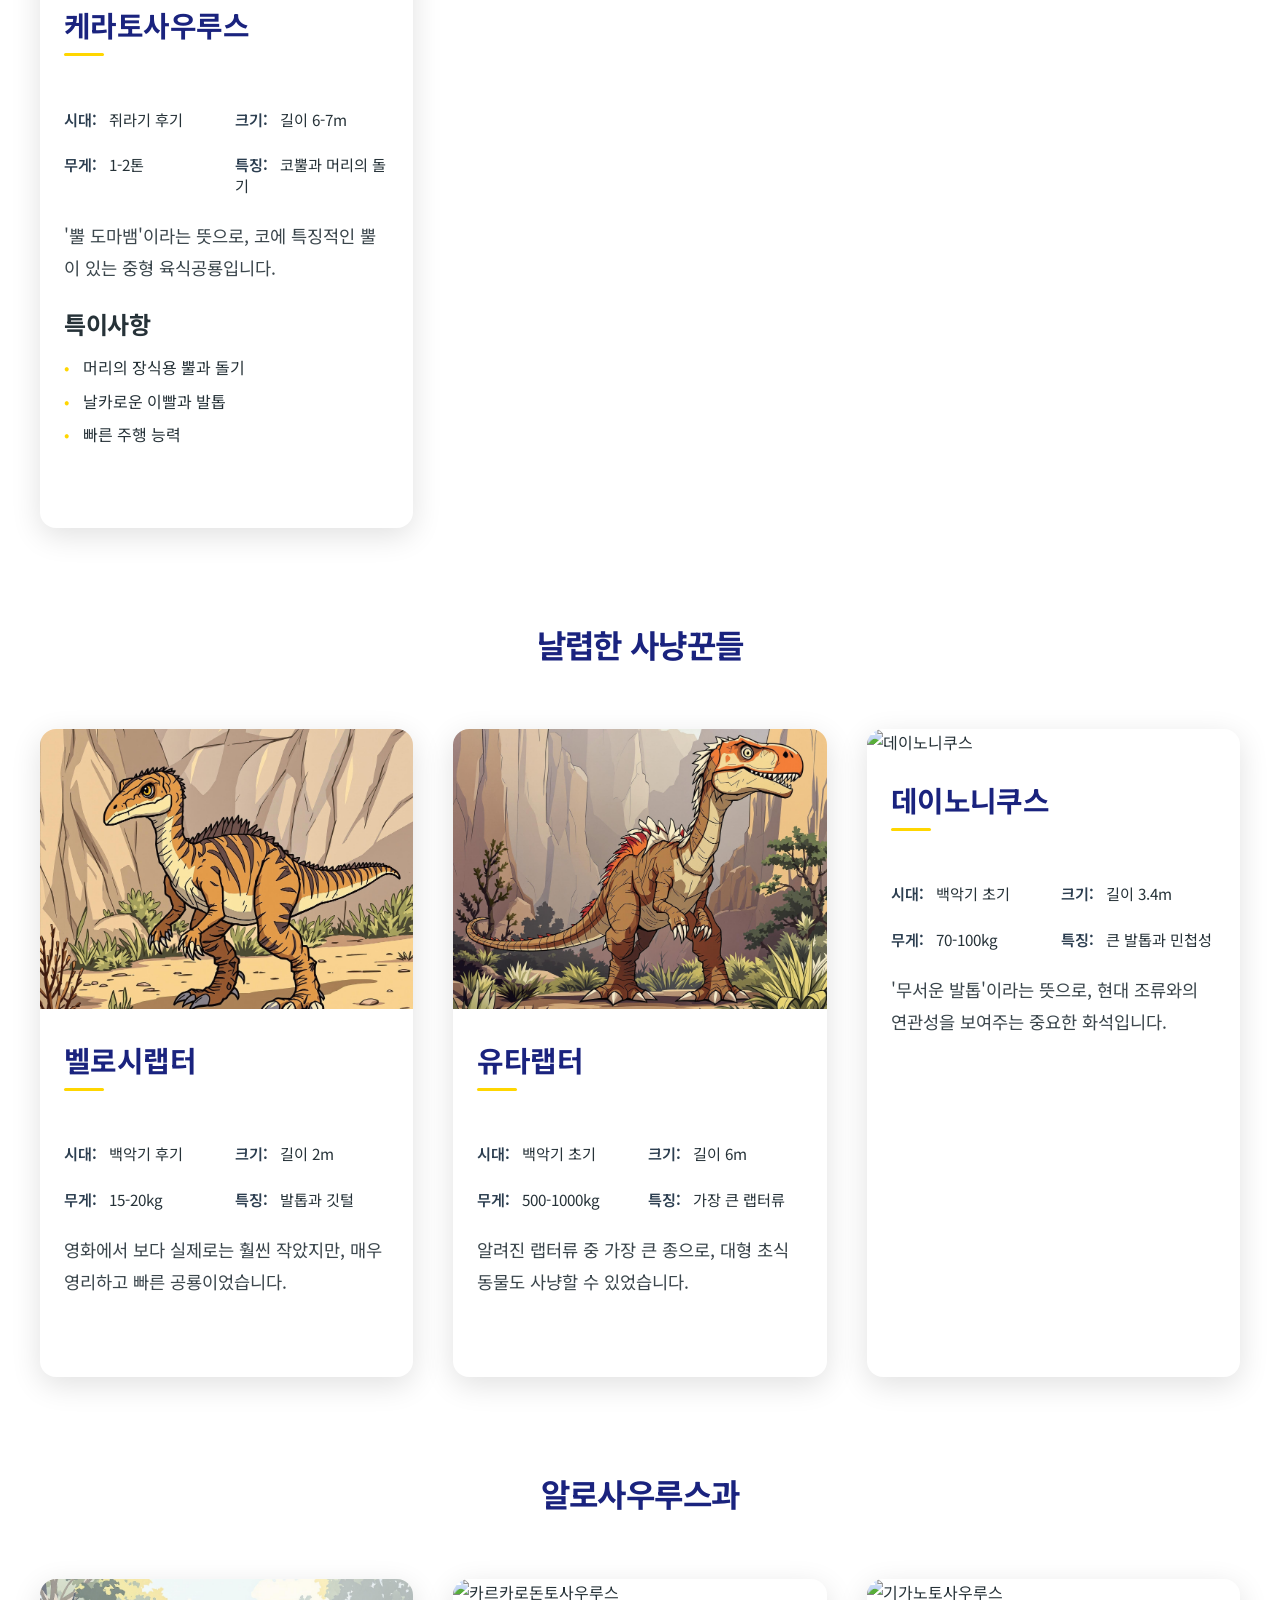
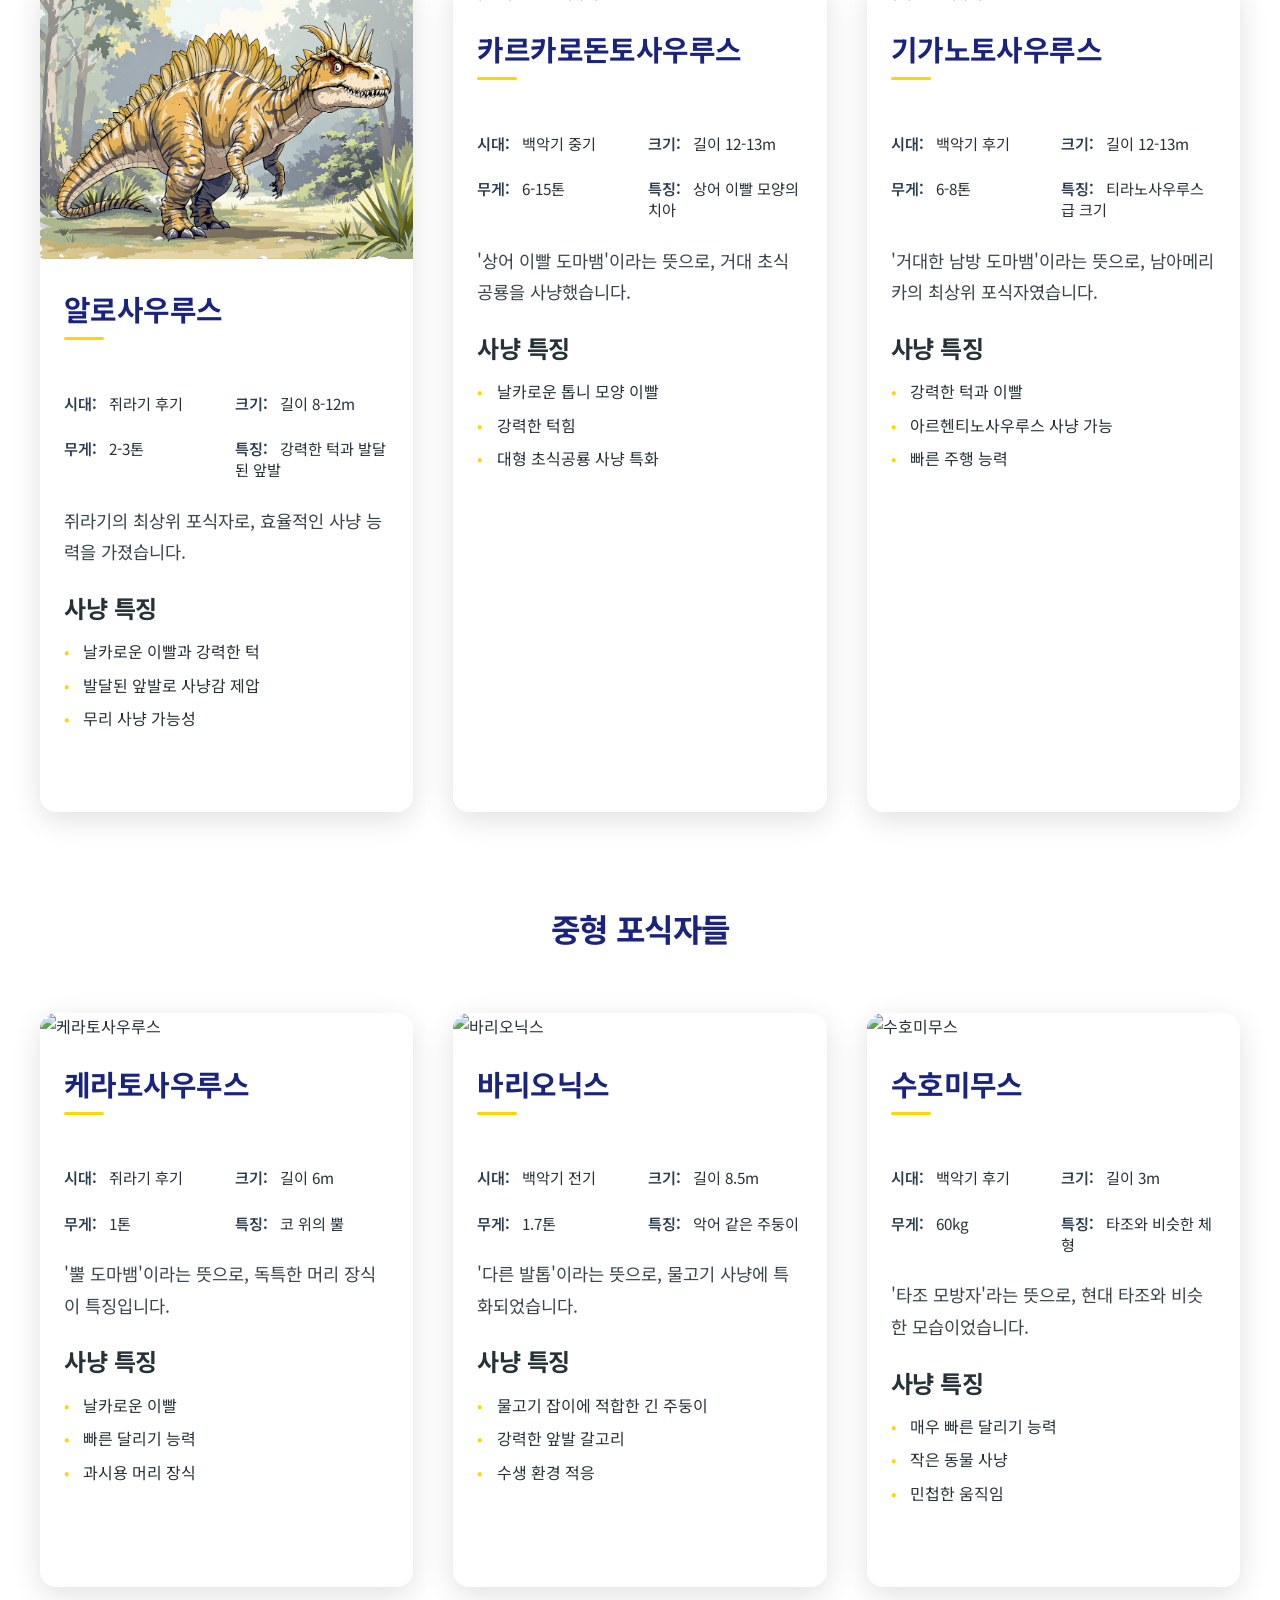
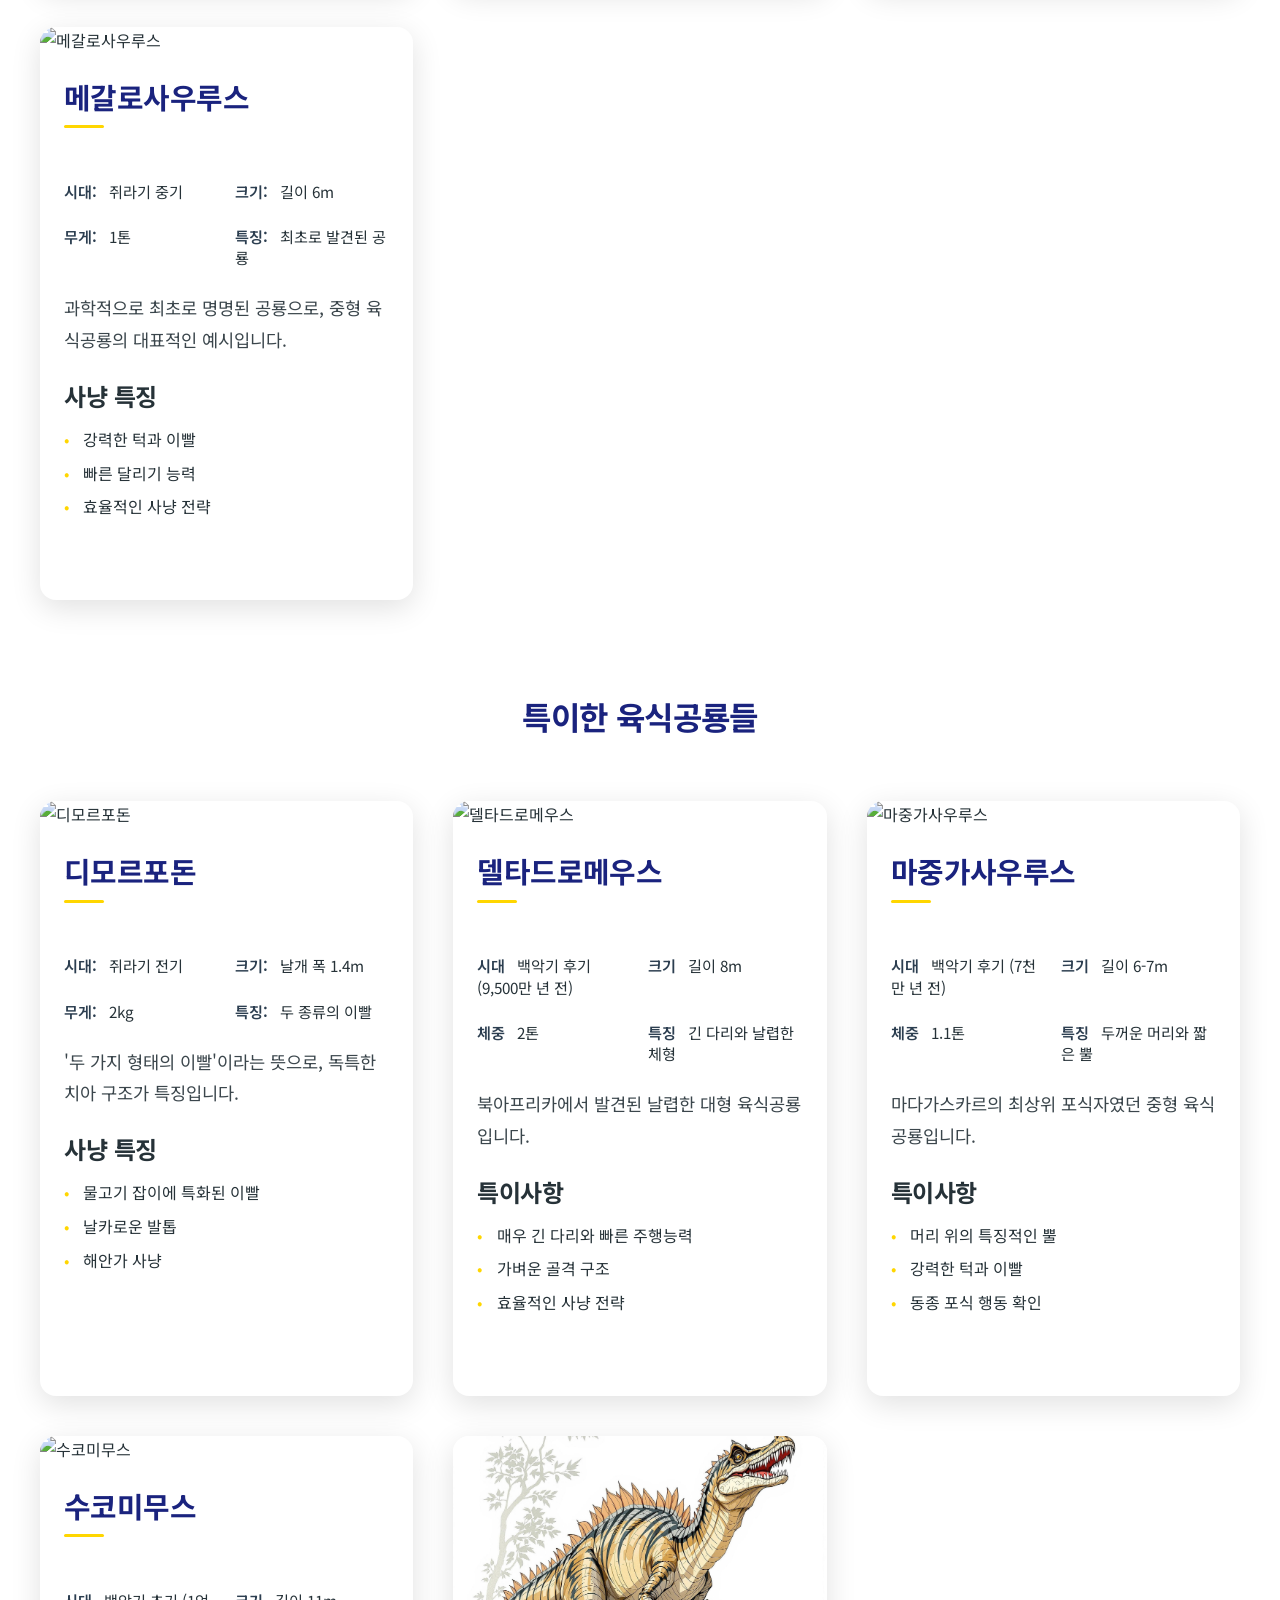
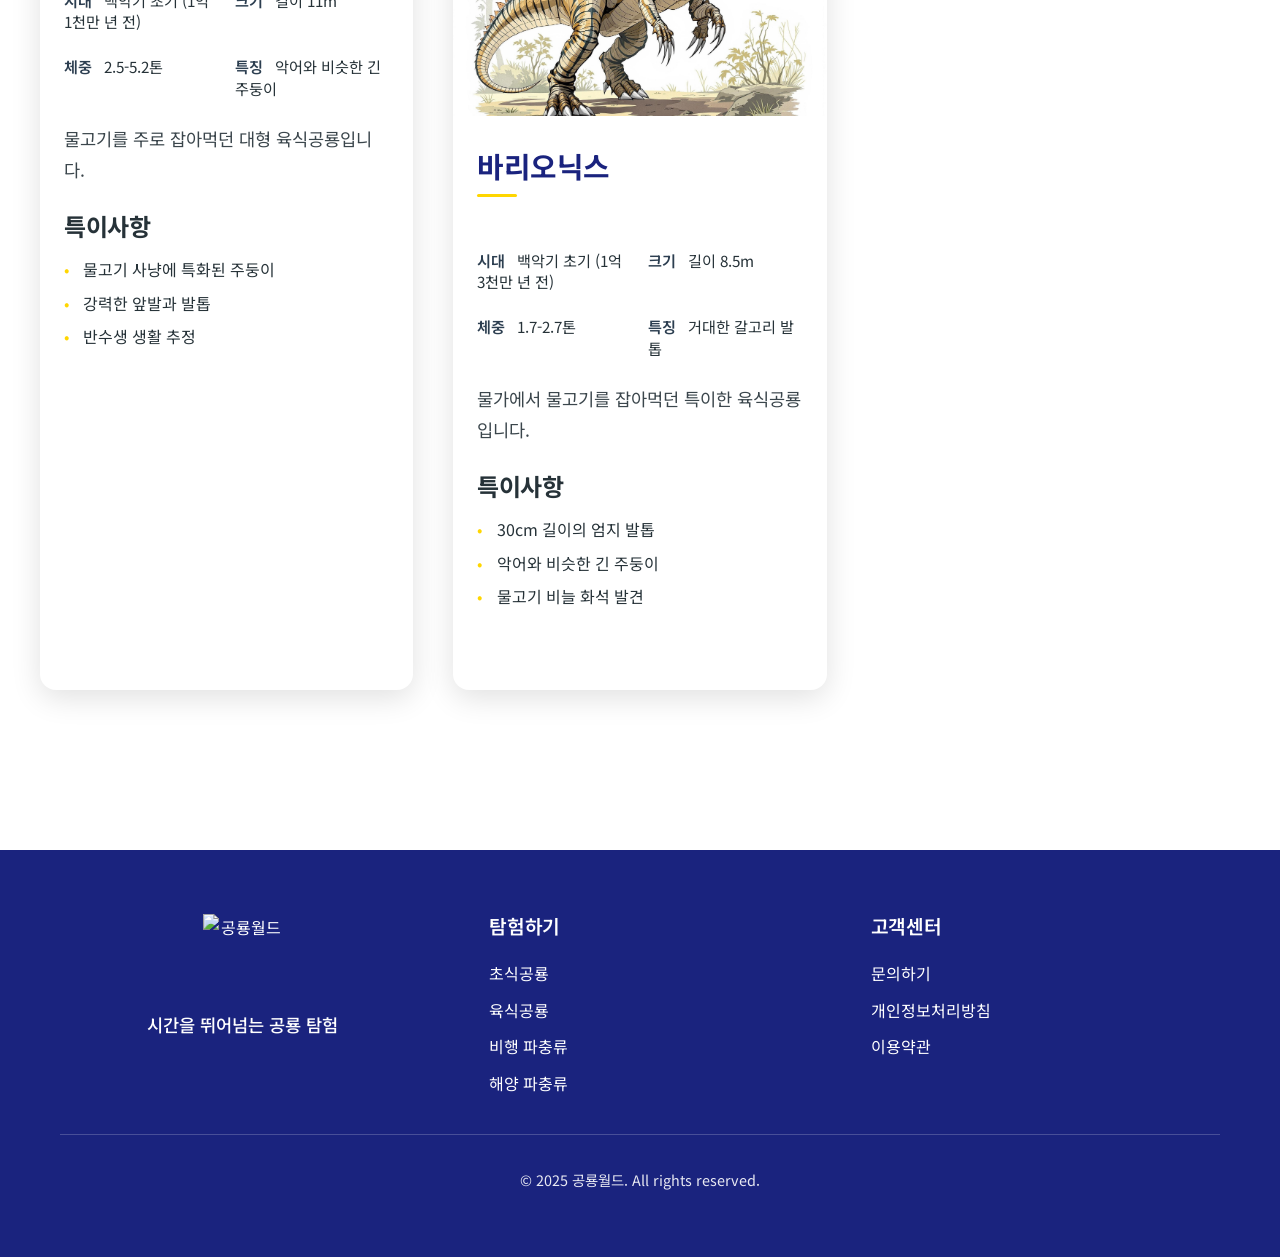
==== commit c370cfc0: "Update email address to fishcurio@gmail.com across the website" ====
--- a/carnivores.html
+++ b/carnivores.html
@@ -578,8 +578,7 @@
         <div class="container">
             <div class="footer-content">
                 <div class="footer-logo">
-                    <img src="images/logo.png" alt="공룡월드 로고" class="logo-img">
-                    <h3>공룡월드</h3>
+                    <img src="images/dino-logo-white.png" alt="공룡월드" class="logo-img">
                     <p>시간을 뛰어넘는 공룡 탐험</p>
                 </div>
                 <div class="footer-links">
@@ -592,6 +591,14 @@
                             <li><a href="marine.html">해양 파충류</a></li>
                         </ul>
                     </div>
+                    <div class="link-column">
+                        <h4>고객센터</h4>
+                        <ul>
+                            <li><a href="contact.html">문의하기</a></li>
+                            <li><a href="privacy.html">개인정보처리방침</a></li>
+                            <li><a href="terms.html">이용약관</a></li>
+                        </ul>
+                    </div>
                 </div>
             </div>
             <div class="copyright">
--- a/style.css
+++ b/style.css
@@ -317,23 +317,35 @@
     padding: 0 1.5rem 1.5rem;
 }
 
-.dino-description h4 {
-    margin: 1rem 0 0.5rem;
+.dino-description h3 {
     color: var(--primary-color);
+    font-size: 1.3rem;
+    margin-bottom: 1rem;
+    padding-top: 1.5rem;
+}
+
+.dino-description h3:first-child {
+    padding-top: 0;
 }
 
 .dino-description ul {
     list-style: none;
-    margin-left: 1rem;
+    margin-bottom: 1.5rem;
+}
+
+.dino-description ul li {
+    position: relative;
+    padding-left: 1.2rem;
+    margin-bottom: 0.5rem;
+    line-height: 1.6;
 }
 
 .dino-description ul li::before {
     content: '•';
-    color: var(--primary-color);
-    font-weight: bold;
-    display: inline-block;
-    width: 1em;
-    margin-left: -1em;
+    color: var(--accent-color);
+    position: absolute;
+    left: 0;
+    top: 0;
 }
 
 /* 푸터 스타일 */
@@ -726,23 +738,29 @@
 }
 
 .section-title {
-    text-align: center;
-    margin-bottom: 2rem;
-    font-size: 2.5rem;
+    font-size: 1.8rem;
+    font-weight: 700;
     color: var(--primary-color);
+    margin-bottom: 1.5rem;
+    padding-bottom: 1rem;
     position: relative;
 }
 
 .section-title::after {
     content: '';
     position: absolute;
-    bottom: -0.8rem;
-    left: 50%;
-    transform: translateX(-50%);
-    width: 60px;
+    bottom: 0;
+    left: 0;
+    width: 40px;
     height: 3px;
     background: var(--accent-color);
     border-radius: 2px;
+}
+
+.section-content {
+    margin-top: 1.5rem;
+    margin-bottom: 3rem;
+    padding: 0 1rem;
 }
 
 .category-grid {
@@ -1358,22 +1376,22 @@
     margin: 0 auto;
 }
 
-.section-title {
-    color: var(--primary-color);
+/* 특별한 섹션 타이틀 스타일 */
+.contact-section .section-title,
+.privacy-section .section-title,
+.terms-section .section-title {
+    text-align: center;
     font-size: 2.5rem;
-    margin-bottom: 3rem;
-    text-align: center;
-    position: relative;
-}
-
-.section-title::after {
-    content: '';
-    display: block;
+}
+
+.contact-section .section-title::after,
+.privacy-section .section-title::after,
+.terms-section .section-title::after {
+    left: 50%;
+    transform: translateX(-50%);
     width: 60px;
     height: 4px;
     background: var(--primary-color);
-    margin: 1rem auto;
-    border-radius: 2px;
 }
 
 /* 문의하기 페이지 스타일 */
@@ -1671,4 +1689,69 @@
 .dino-card img:hover,
 .dino-detail-card img:hover {
     transform: scale(1.05);
+}
+
+.period-image {
+    margin-bottom: 2rem;
+    border-radius: 12px;
+    overflow: hidden;
+    box-shadow: var(--card-shadow);
+}
+
+.period-image img {
+    width: 100%;
+    height: auto;
+    display: block;
+    transition: transform 0.3s ease;
+}
+
+.period-image:hover img {
+    transform: scale(1.02);
+}
+
+.timeline-period {
+    background: white;
+    margin-bottom: 2.5rem;
+    padding: 2.5rem;
+    border-radius: 12px;
+    box-shadow: var(--card-shadow);
+    transition: var(--transition);
+}
+
+.timeline-period:hover {
+    transform: translateY(-5px);
+    box-shadow: 0 12px 40px rgba(0,0,0,0.15);
+}
+
+.timeline-period h2 {
+    color: var(--primary-color);
+    font-size: 1.8rem;
+    margin-bottom: 1.5rem;
+    position: relative;
+    padding-bottom: 1rem;
+}
+
+.timeline-period h2::after {
+    content: '';
+    position: absolute;
+    bottom: 0;
+    left: 0;
+    width: 40px;
+    height: 3px;
+    background: var(--accent-color);
+    border-radius: 2px;
+}
+
+@media (max-width: 768px) {
+    .timeline-period {
+        padding: 1.5rem;
+    }
+    
+    .timeline-period h2 {
+        font-size: 1.5rem;
+    }
+    
+    .period-image {
+        margin-bottom: 1.5rem;
+    }
 } 
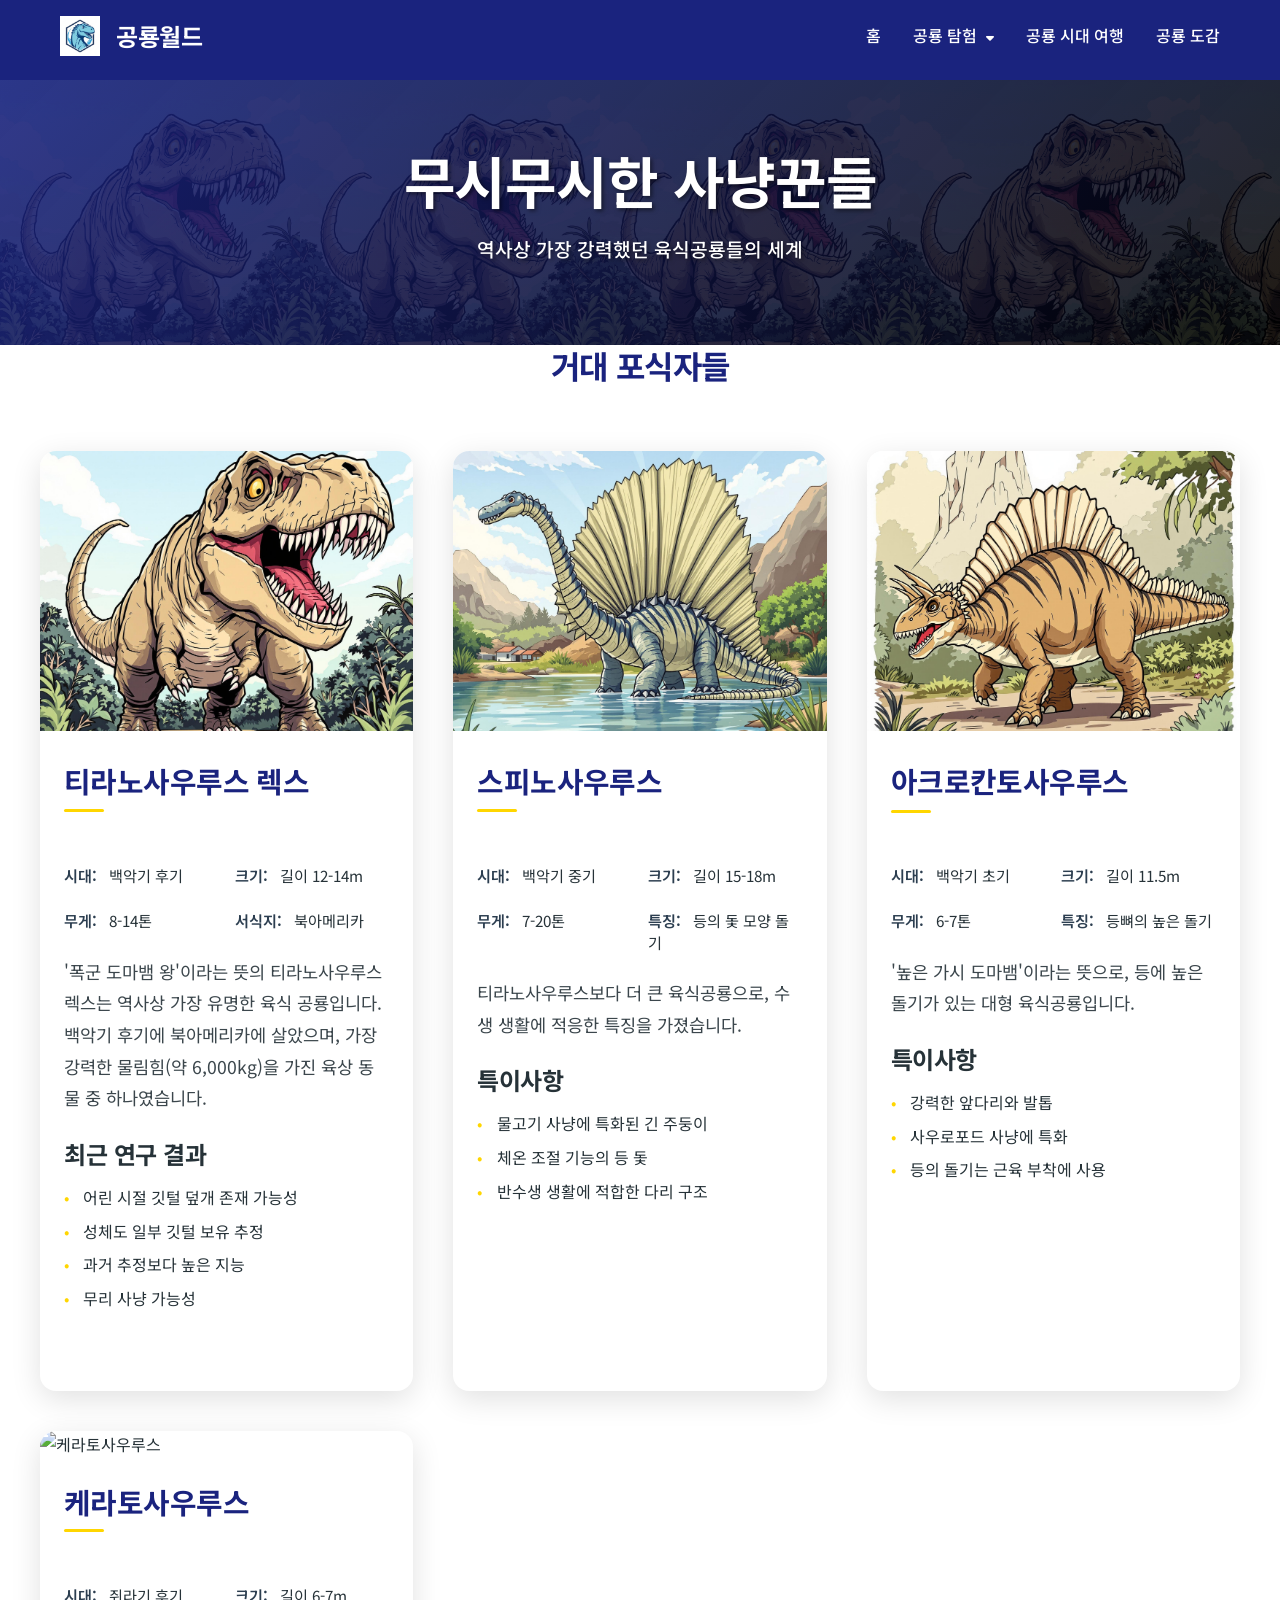
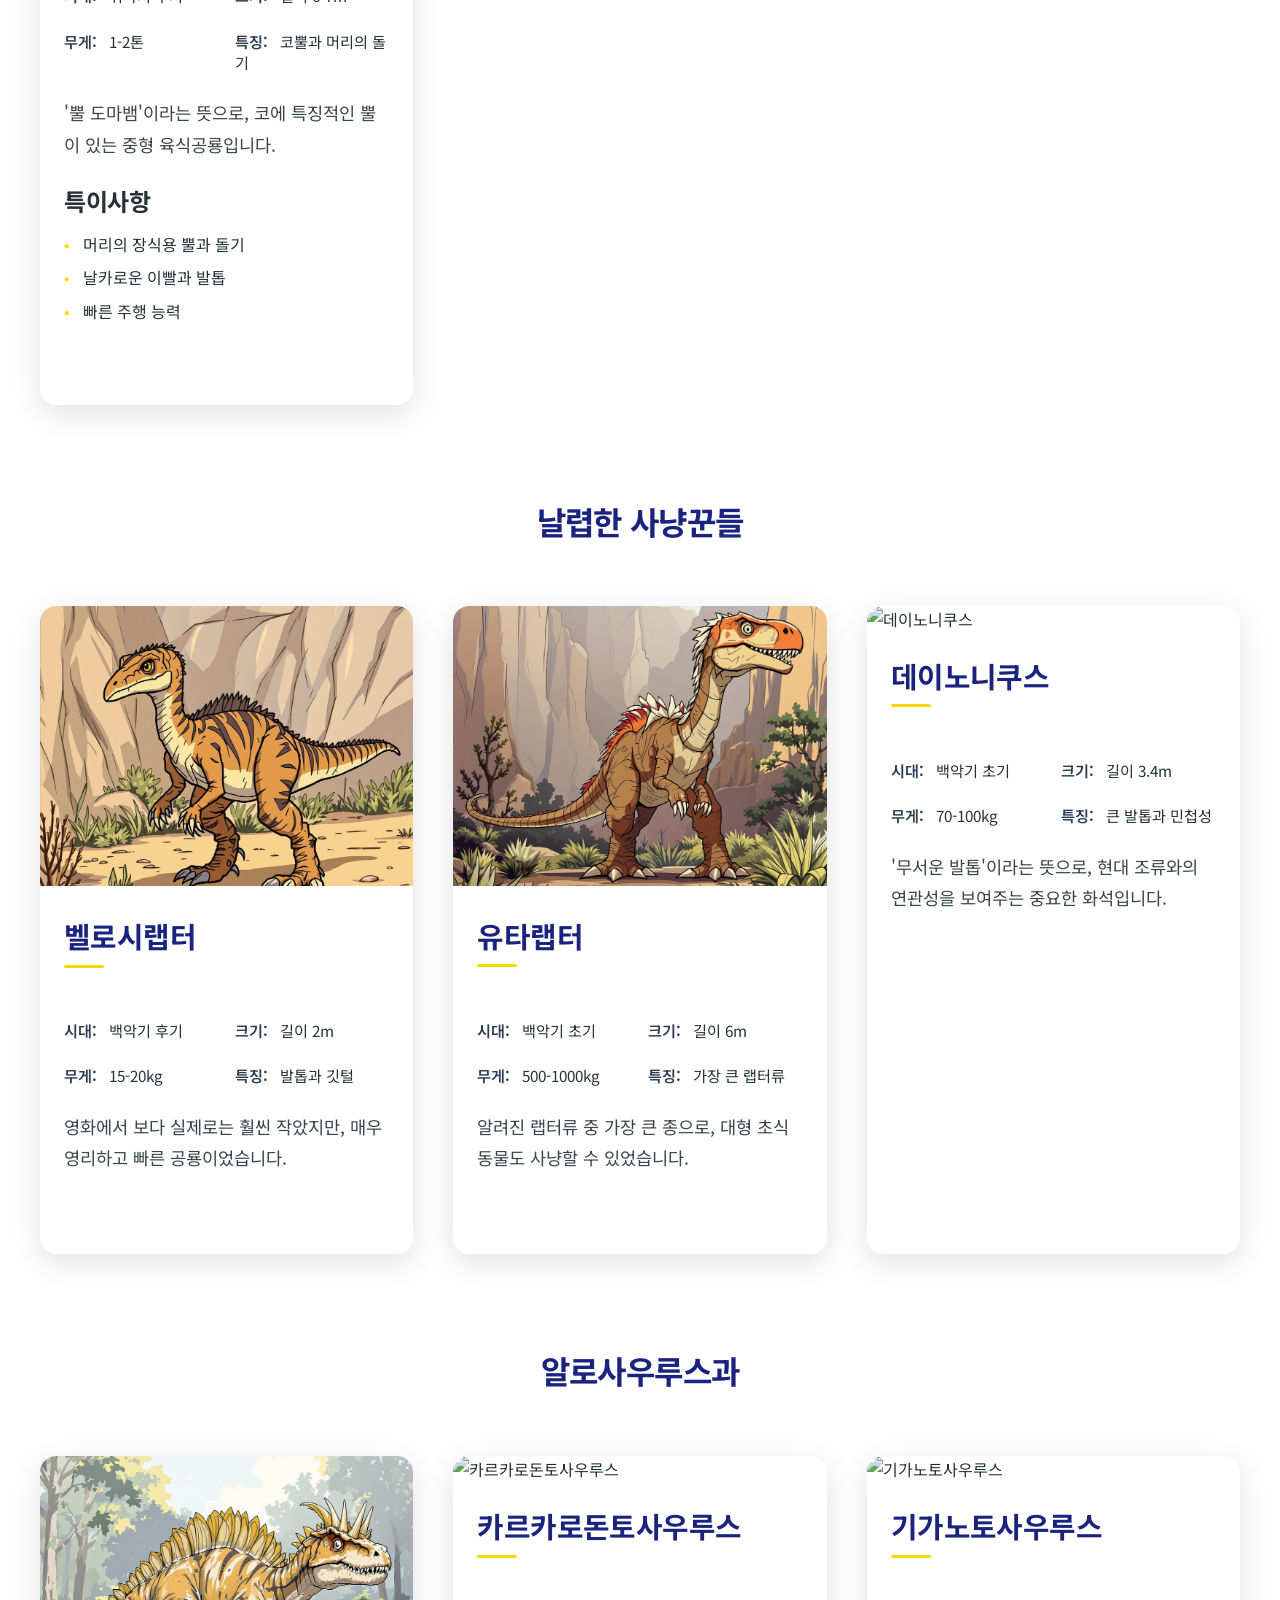
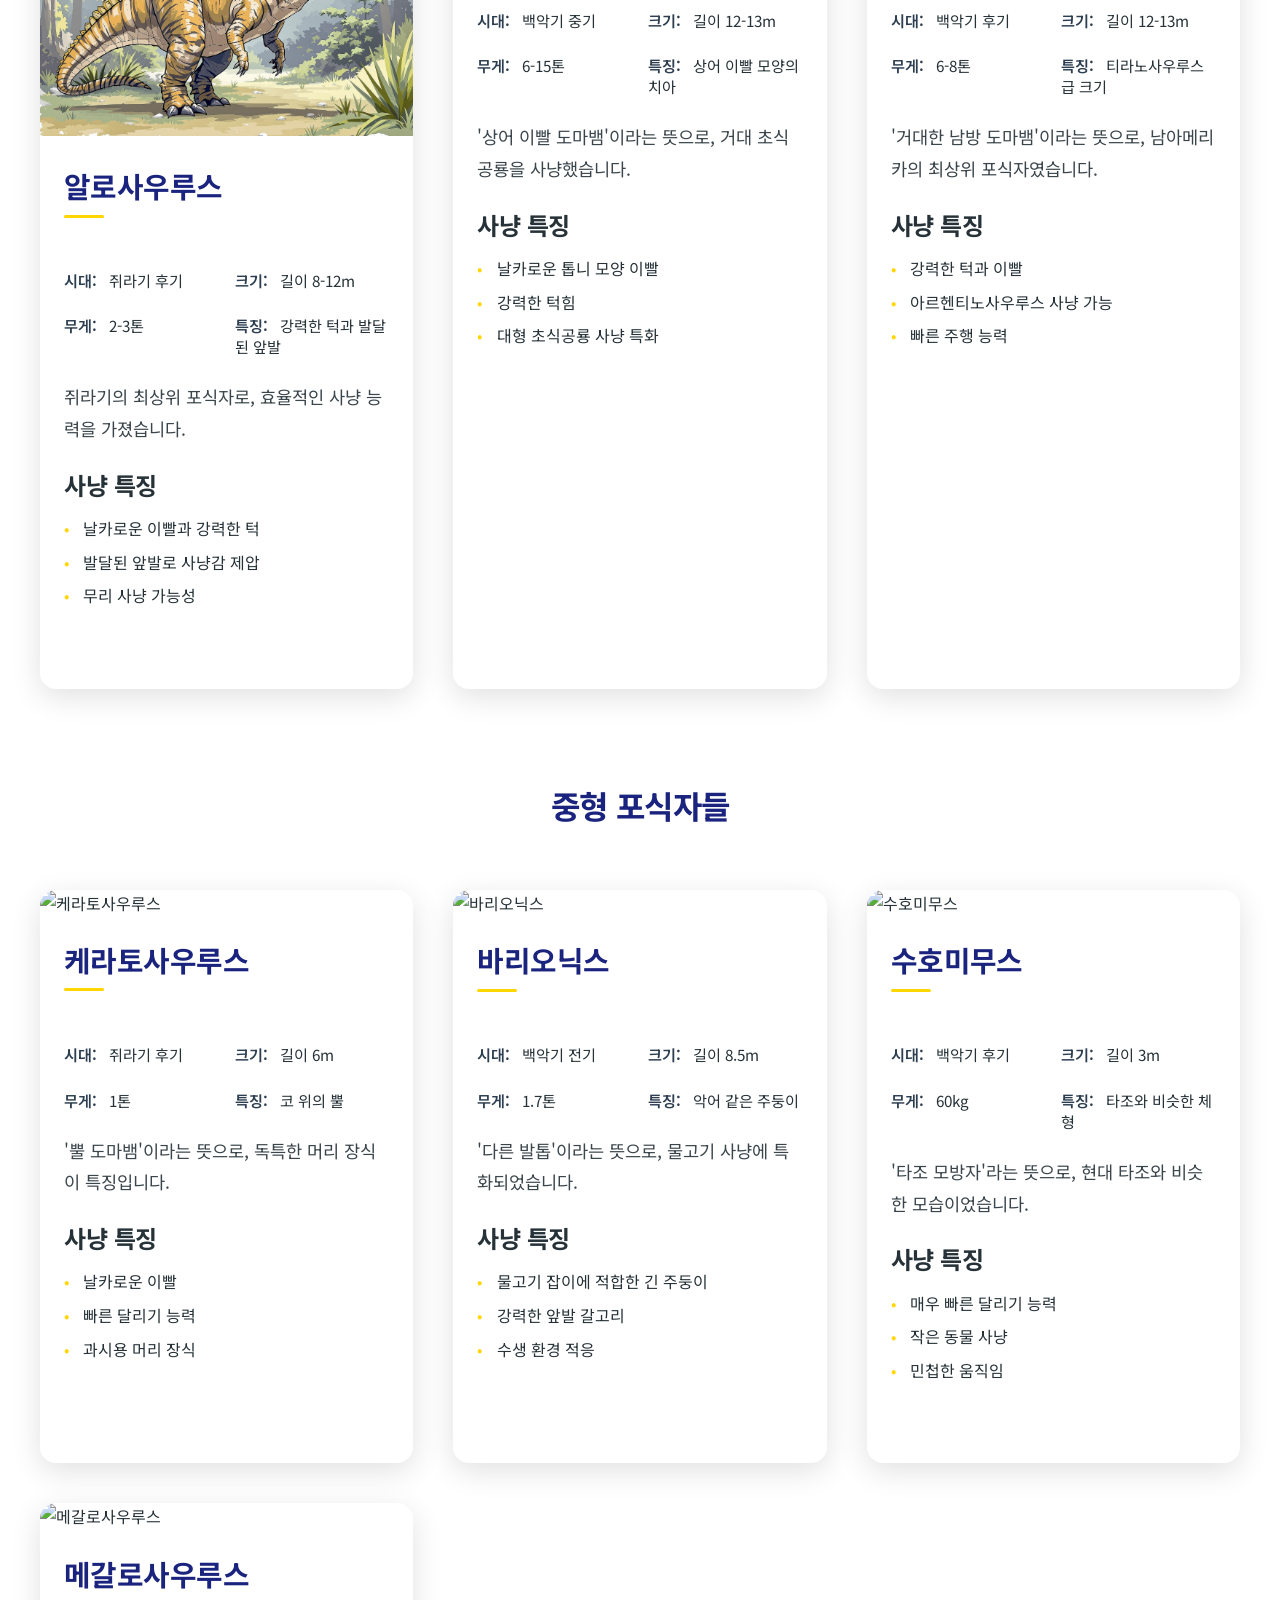
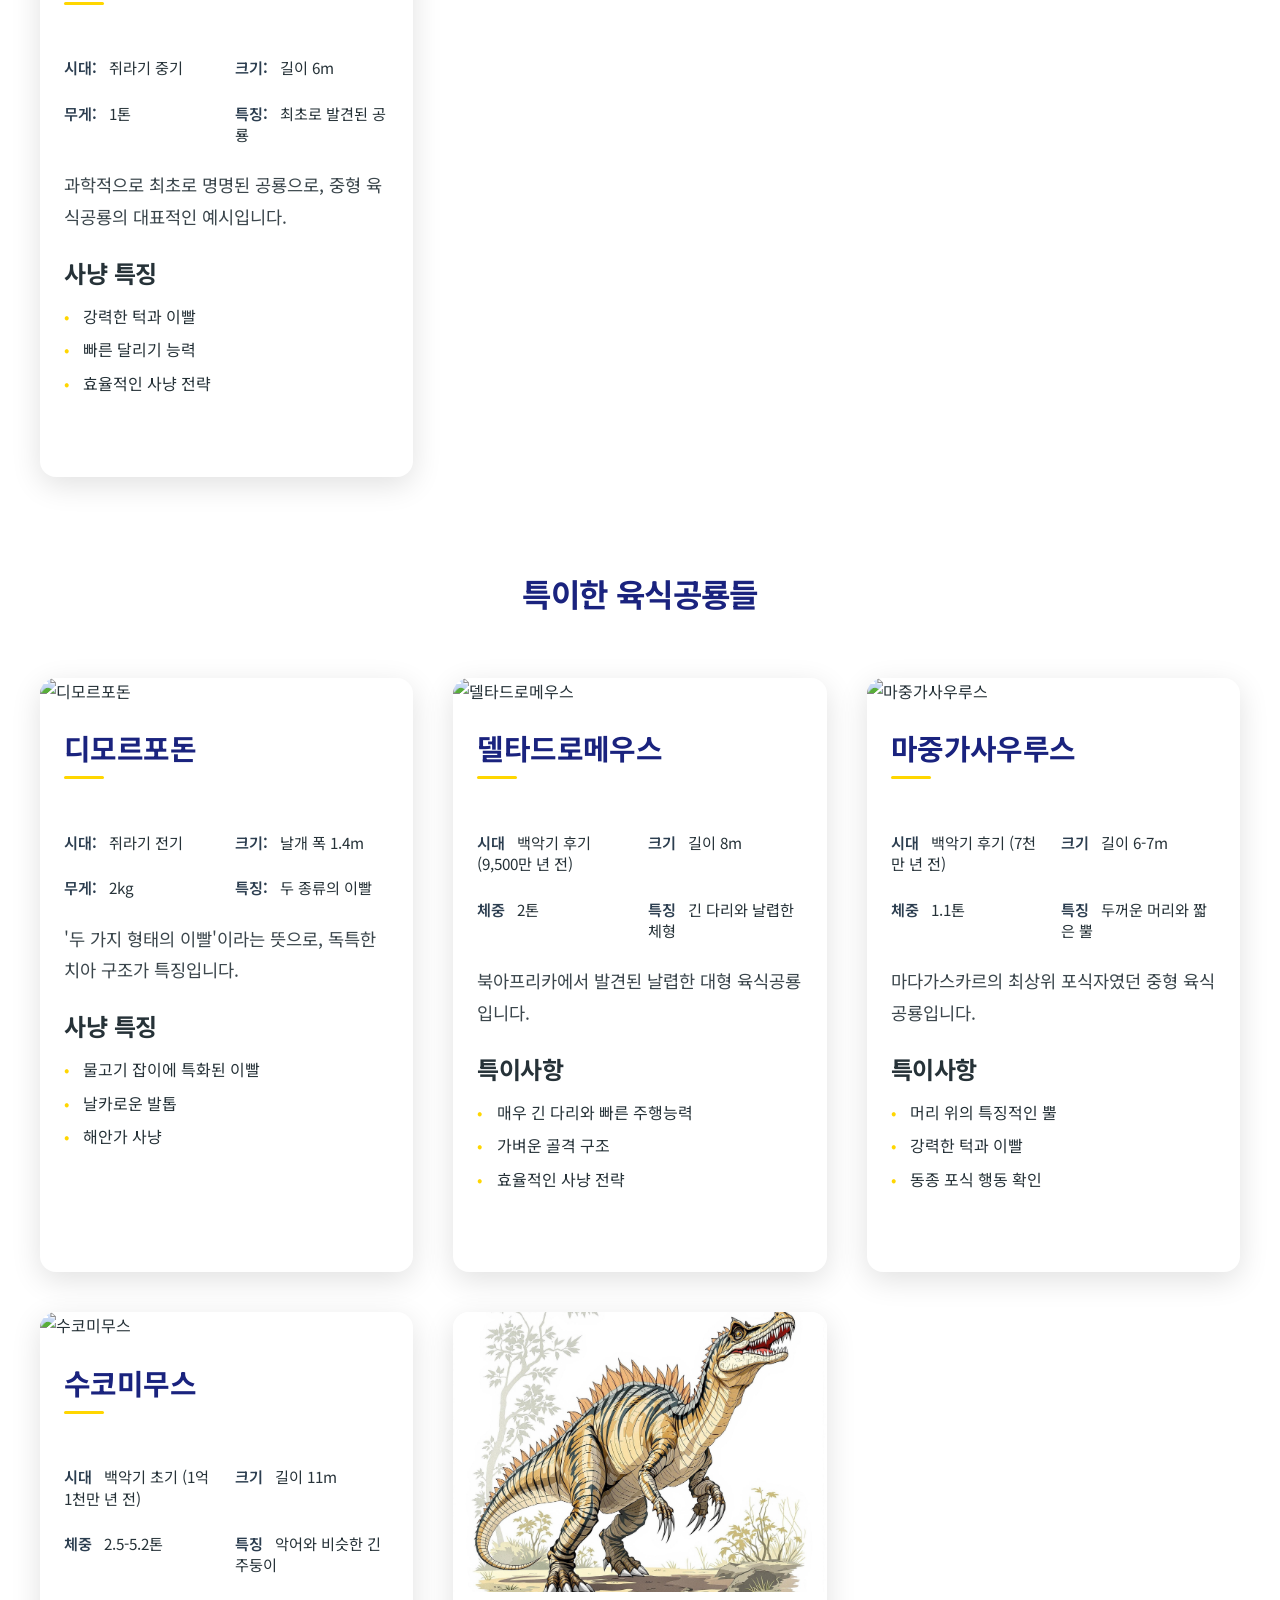
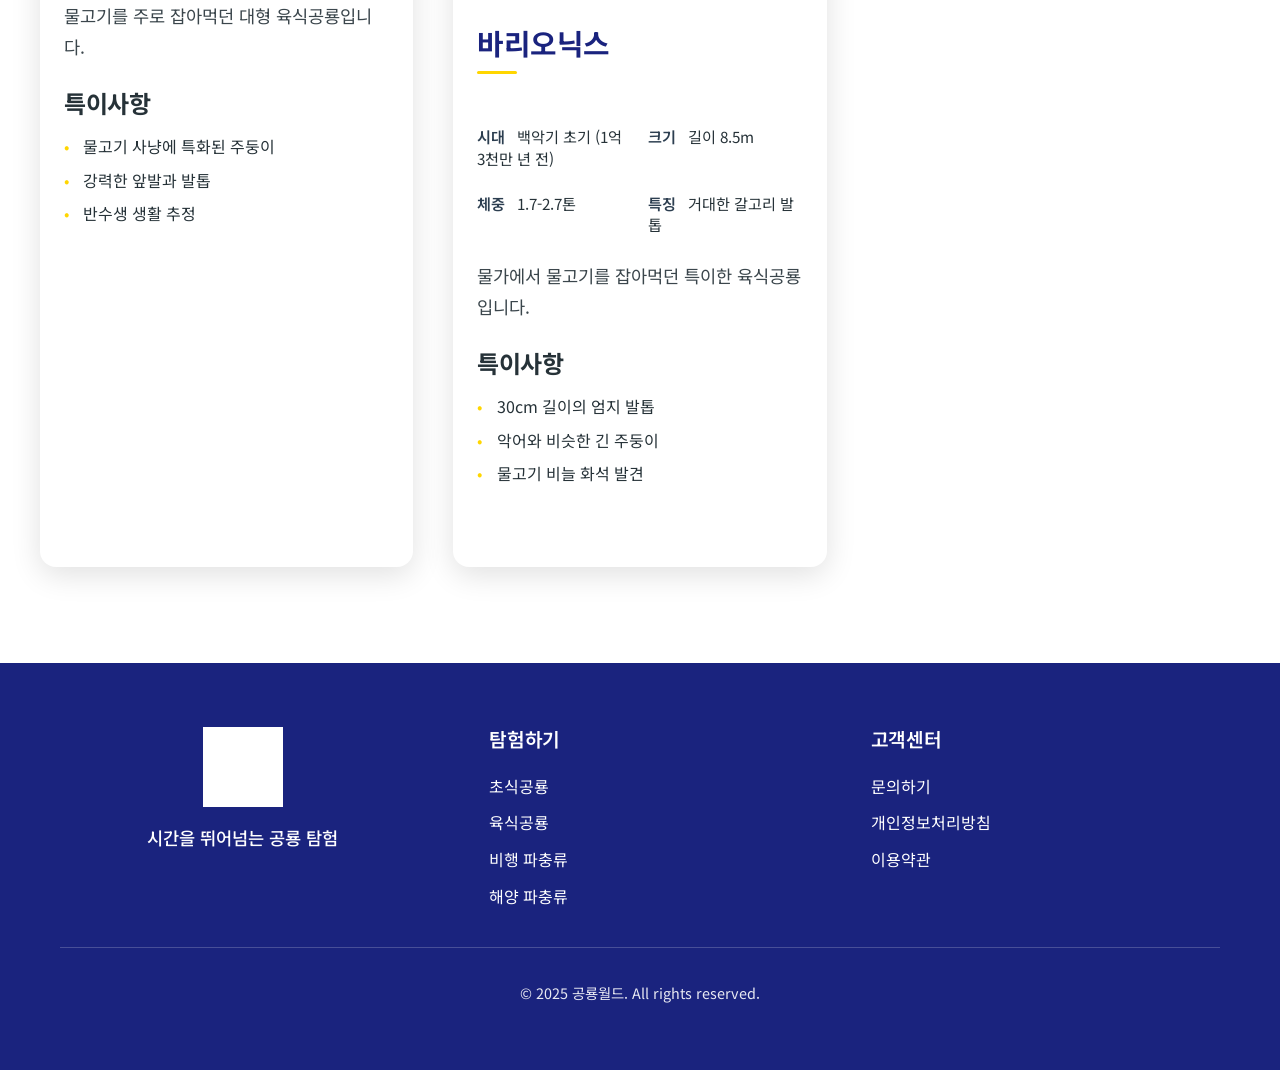
==== commit 415ba468: "fix: Update footer logo styles and paths" ====
--- a/carnivores.html
+++ b/carnivores.html
@@ -578,7 +578,7 @@
         <div class="container">
             <div class="footer-content">
                 <div class="footer-logo">
-                    <img src="images/dino-logo-white.png" alt="공룡월드" class="logo-img">
+                    <img src="images/dino-logo-primary.png" alt="공룡월드" class="logo-img">
                     <p>시간을 뛰어넘는 공룡 탐험</p>
                 </div>
                 <div class="footer-links">
--- a/style.css
+++ b/style.css
@@ -13,6 +13,7 @@
     --shadow: 0 4px 20px rgba(0,0,0,0.08);
     --card-shadow: 0 8px 30px rgba(0,0,0,0.12);
     --transition: all 0.4s cubic-bezier(0.4, 0, 0.2, 1);
+    --header-height: 80px;
 }
 
 * {
@@ -26,6 +27,7 @@
     line-height: 1.7;
     color: var(--text-color);
     background-color: var(--background-color);
+    padding-top: var(--header-height);
 }
 
 /* 컨테이너 */
@@ -41,6 +43,11 @@
     width: 100%;
     transition: var(--transition);
     padding: 1rem 0;
+    position: fixed;
+    top: 0;
+    left: 0;
+    z-index: 1000;
+    height: var(--header-height);
 }
 
 header.scrolled {
@@ -48,11 +55,18 @@
     box-shadow: var(--shadow);
 }
 
+header .container {
+    display: flex;
+    justify-content: space-between;
+    align-items: center;
+}
+
 .logo {
     display: flex;
     align-items: center;
     gap: 1rem;
-    padding-top: 0.5rem;
+    z-index: 1002;
+    position: relative;
 }
 
 .logo h1 {
@@ -64,6 +78,8 @@
 .logo .logo-img {
     width: 40px;
     height: 40px;
+    position: relative;
+    z-index: 1002;
 }
 
 .logo .logo-img img {
@@ -85,6 +101,13 @@
     display: block;
 }
 
+.footer-logo img {
+    width: 80px;
+    height: auto;
+    margin-bottom: 1rem;
+    filter: brightness(0) invert(1) contrast(1) saturate(0);
+}
+
 .footer-logo h3 {
     color: white;
     margin-bottom: 0.5rem;
@@ -99,15 +122,29 @@
 /* 네비게이션 */
 nav {
     display: flex;
-    justify-content: space-between;
     align-items: center;
-    padding: 1rem 0;
-}
-
+}
+
+/* 모바일 메뉴 토글 버튼 */
+.mobile-menu-toggle {
+    display: none;
+    background: none;
+    border: none;
+    color: white;
+    cursor: pointer;
+    padding: 0.5rem;
+    z-index: 1002;
+    font-size: 2rem;
+    position: relative;
+}
+
+/* 메인 메뉴 */
 .main-menu {
     display: flex;
     list-style: none;
     gap: 2rem;
+    margin: 0;
+    padding: 0;
 }
 
 .main-menu a {
@@ -119,21 +156,11 @@
     padding: 0.5rem 0;
 }
 
-.main-menu a::after {
-    content: '';
-    position: absolute;
-    bottom: 0;
-    left: 0;
-    width: 0;
-    height: 2px;
-    background: var(--accent-color);
-    transition: var(--transition);
-}
-
-.main-menu a:hover::after {
-    width: 100%;
-}
-
+.main-menu a:hover {
+    color: var(--accent-color);
+}
+
+/* 드롭다운 메뉴 */
 .dropdown {
     position: relative;
 }
@@ -141,29 +168,24 @@
 .dropdown-menu {
     display: none;
     position: absolute;
+    top: 100%;
+    left: 0;
     background: white;
     min-width: 200px;
+    padding: 0.5rem 0;
+    border-radius: 4px;
     box-shadow: var(--shadow);
-    border-radius: 4px;
-    padding: 0.5rem 0;
-    z-index: 1000;
-    top: 100%;
-    left: 0;
+    list-style: none;
 }
 
 .dropdown:hover .dropdown-menu {
     display: block;
-}
-
-.dropdown-menu li {
-    list-style: none;
 }
 
 .dropdown-menu a {
     color: var(--text-color);
     padding: 0.5rem 1rem;
     display: block;
-    white-space: nowrap;
 }
 
 .dropdown-menu a:hover {
@@ -177,14 +199,12 @@
 
 /* 히어로 섹션 */
 .hero-sub {
-    position: relative;
     padding: 4rem 0;
-    color: #fff;
+    color: white;
     text-align: center;
-    background-size: cover;
-    background-position: center;
-    background-repeat: no-repeat;
-    overflow: hidden;
+    position: relative;
+    background: linear-gradient(135deg, rgba(44, 62, 80, 0.95) 0%, rgba(52, 73, 94, 0.95) 100%), url('images/timeline-bg-desktop.png') repeat center;
+    background-size: 300px;
 }
 
 .hero-sub::before {
@@ -194,7 +214,7 @@
     left: 0;
     right: 0;
     bottom: 0;
-    background: linear-gradient(rgba(0, 0, 0, 0.5), rgba(0, 0, 0, 0.7));
+    background: linear-gradient(135deg, rgba(26, 35, 126, 0.9), rgba(0, 0, 0, 0.85));
     z-index: 1;
 }
 
@@ -223,12 +243,12 @@
 
 /* index 페이지의 히어로 섹션에만 margin-top 적용 */
 .hero-main {
-    margin-top: 80px;
+    margin-top: 0;
 }
 
 /* 공룡 카드 스타일 */
 .dino-content {
-    padding: 4rem 0;
+    padding: 0;
 }
 
 .dino-group {
@@ -511,47 +531,48 @@
 
 /* 반응형 디자인 */
 @media (max-width: 768px) {
-    .hero-sub {
-        padding: 3rem 0;
-    }
-    
-    .hero-sub h1 {
-        font-size: 2.5rem;
-    }
-    
-    .hero-sub p {
+    :root {
+        --header-height: 60px;
+    }
+
+    body {
+        padding-top: var(--header-height);
+    }
+
+    header {
+        height: var(--header-height);
+        padding: 0;
+    }
+
+    header .container {
+        padding: 0 1rem;
+        height: 100%;
+        display: flex;
+        align-items: center;
+        justify-content: space-between;
+    }
+
+    .logo {
+        display: flex;
+        align-items: center;
+        gap: 0.5rem;
+    }
+
+    .logo h1 {
         font-size: 1.2rem;
     }
 
-    .dino-cards {
-        grid-template-columns: 1fr;
-        gap: 2rem;
-        padding: 1rem;
-    }
-
-    .dino-detail-card {
-        margin-bottom: 2rem;
-    }
-
-    .container {
-        padding: 0 1rem;
+    .logo .logo-img {
+        width: 32px;
+        height: 32px;
     }
 
     .mobile-menu-toggle {
         display: block;
-        background: none;
-        border: none;
-        color: white;
+        padding: 0.5rem;
         font-size: 1.8rem;
-        cursor: pointer;
-        padding: 0.5rem;
+        position: relative;
         z-index: 1002;
-        position: relative;
-    }
-
-    .mobile-menu-toggle.active i {
-        transform: rotate(90deg);
-        color: var(--accent-color);
     }
 
     .main-menu {
@@ -559,68 +580,58 @@
         position: fixed;
         top: 0;
         left: 0;
-        right: 0;
-        bottom: 0;
-        background: rgba(26, 35, 126, 0.98);
-        backdrop-filter: blur(10px);
-        padding: 80px 2rem 2rem;
+        width: 100%;
+        height: 100vh;
+        background: var(--primary-color);
         flex-direction: column;
         align-items: center;
-        gap: 2rem;
+        justify-content: center;
+        gap: 1.5rem;
+        padding: 5rem 2rem;
         z-index: 1001;
     }
 
     .main-menu.active {
         display: flex;
-        animation: fadeIn 0.3s ease-out;
     }
 
     .main-menu li {
         width: 100%;
         text-align: center;
-    }
+        opacity: 0;
+        transform: translateY(20px);
+        animation: fadeInUp 0.5s ease forwards;
+    }
+
+    .main-menu li:nth-child(1) { animation-delay: 0.1s; }
+    .main-menu li:nth-child(2) { animation-delay: 0.2s; }
+    .main-menu li:nth-child(3) { animation-delay: 0.3s; }
+    .main-menu li:nth-child(4) { animation-delay: 0.4s; }
 
     .main-menu a {
+        display: block;
+        padding: 1rem;
+        font-size: 1.4rem;
+        width: 100%;
         color: white;
-        font-size: 1.4rem;
-        padding: 1rem;
-        display: block;
-        width: 100%;
-        transition: all 0.3s ease;
-    }
-
-    .main-menu a:hover {
-        color: var(--accent-color);
-        background: rgba(255, 255, 255, 0.1);
-        border-radius: 8px;
+        text-align: center;
     }
 
     .dropdown-menu {
         position: static;
         background: rgba(255, 255, 255, 0.1);
-        box-shadow: none;
-        padding: 1rem;
-        min-width: auto;
-        text-align: center;
-        border-radius: 8px;
+        width: 100%;
         margin-top: 0.5rem;
-        z-index: auto;
     }
 
     .dropdown-menu a {
-        color: rgba(255, 255, 255, 0.9);
-        padding: 0.8rem;
+        color: white;
         font-size: 1.2rem;
-        white-space: normal;
-    }
-
-    .dropdown-menu a:hover {
-        background: rgba(255, 255, 255, 0.1);
-        color: var(--accent-color);
-    }
-
+        padding: 0.8rem 1rem;
+    }
+
+    /* 드롭다운 화살표 아이콘 */
     .main-menu .dropdown .fa-caret-down {
-        display: inline-block;
         margin-left: 0.5rem;
         transition: transform 0.3s ease;
     }
@@ -629,54 +640,54 @@
         transform: rotate(180deg);
     }
 
-    /* 로고 영역 z-index 조정 */
-    .logo {
-        position: relative;
-        z-index: 1002;
-    }
-
-    /* 기타 모바일 스타일 수정 */
-    h1 { font-size: 2.5rem; }
-    h2 { font-size: 2rem; }
-    h3 { font-size: 1.5rem; }
-    
-    .dino-cards {
-        grid-template-columns: 1fr;
-        gap: 2rem;
-        padding: 1rem;
-    }
-    
-    .dino-detail-card {
-        margin-bottom: 2rem;
-    }
-    
+    /* 히어로 섹션 모바일 조정 */
+    .hero-sub {
+        padding: 4rem 0 3rem;
+        margin-top: 0;
+    }
+
+    .hero-sub h1 {
+        font-size: 2.5rem;
+        margin-bottom: 1rem;
+    }
+
+    .hero-sub p {
+        font-size: 1.1rem;
+        padding: 0 1rem;
+    }
+
+    /* 컨테이너 패딩 조정 */
     .container {
         padding: 0 1rem;
     }
 
-    .hero-content {
-        padding: 1rem;
-    }
-
-    .category-grid {
-        grid-template-columns: 1fr;
-        gap: 1.5rem;
-    }
-
-    .footer-content {
-        grid-template-columns: 1fr;
-        gap: 2rem;
-    }
-
-    .footer-links {
-        grid-template-columns: 1fr;
+    /* 섹션 패딩 조정 */
+    #categories, .categories {
+        padding: 3rem 0;
+    }
+
+    .contact-section,
+    .privacy-section,
+    .terms-section {
+        padding: 4rem 1rem;
     }
 }
 
 @keyframes fadeIn {
     from {
         opacity: 0;
-        transform: translateY(-10px);
+        transform: translateY(20px);
+    }
+    to {
+        opacity: 1;
+        transform: translateY(0);
+    }
+}
+
+@keyframes fadeInUp {
+    from {
+        opacity: 0;
+        transform: translateY(20px);
     }
     to {
         opacity: 1;
@@ -694,16 +705,6 @@
     font-size: 1rem;
     text-align: center;
     padding: 1rem;
-}
-
-/* 모바일 메뉴 토글 버튼 */
-.mobile-menu-toggle {
-    display: none;
-    background: none;
-    border: none;
-    font-size: 1.5rem;
-    color: #333;
-    cursor: pointer;
 }
 
 /* 영웅 배너 */
@@ -732,29 +733,51 @@
 
 /* 카테고리 섹션 */
 #categories, .categories {
-    padding: 3rem 0 4rem;
+    padding: 4rem 0;
     background: linear-gradient(to bottom, var(--light-gray), #ffffff);
     position: relative;
 }
 
 .section-title {
-    font-size: 1.8rem;
+    font-size: 2.5rem;
     font-weight: 700;
-    color: var(--primary-color);
-    margin-bottom: 1.5rem;
-    padding-bottom: 1rem;
-    position: relative;
-}
-
-.section-title::after {
-    content: '';
-    position: absolute;
-    bottom: 0;
-    left: 0;
-    width: 40px;
-    height: 3px;
-    background: var(--accent-color);
-    border-radius: 2px;
+    color: var(--text-primary);
+    margin: 2rem 0;
+    padding-left: 1rem;
+    display: flex;
+    align-items: center;
+    gap: 1rem;
+}
+
+.shortcut-btn {
+    font-size: 1rem;
+    padding: 0.5rem 1rem;
+    background-color: #f8f9fa;
+    color: #2c3e50;
+    border: 1px solid #2c3e50;
+    border-radius: 4px;
+    text-decoration: none;
+    transition: all 0.3s ease;
+}
+
+.shortcut-btn:hover {
+    background-color: #2c3e50;
+    color: #ffffff;
+    transform: translateY(-2px);
+    box-shadow: 0 2px 4px rgba(0, 0, 0, 0.1);
+}
+
+@media (max-width: 768px) {
+    .section-title {
+        font-size: 2rem;
+        margin: 1.5rem 0;
+        padding-left: 0;
+    }
+    
+    .shortcut-btn {
+        font-size: 0.9rem;
+        padding: 0.4rem 0.8rem;
+    }
 }
 
 .section-content {
@@ -802,8 +825,7 @@
 
 /* 공룡 시대 여행 */
 #timeline {
-    padding: 3rem 0;
-    background: linear-gradient(135deg, var(--light-gray) 0%, #ffffff 100%);
+    padding: 2rem 0;
     position: relative;
 }
 
@@ -878,7 +900,8 @@
 
 /* 공룡 도감 */
 #dictionary {
-    padding: 3rem 0;
+    padding: 0;
+    margin-top: -2rem;
 }
 
 /* 사용법 가이드 스타일 */
@@ -971,33 +994,81 @@
 
 .dinosaur-grid {
     display: grid;
-    grid-template-columns: repeat(auto-fit, minmax(300px, 1fr));
-    gap: 2rem;
-    margin-top: 1rem;
-    padding: 1rem 0;
+    grid-template-columns: repeat(3, 1fr);
+    gap: 1rem;
+    padding: 0;
+}
+
+@media (max-width: 768px) {
+    .dinosaur-grid {
+        grid-template-columns: 1fr;
+        gap: 1rem;
+        padding: 0;
+    }
 }
 
 .dinosaur-card {
-    border: 1px solid #ddd;
-    padding: 2rem;
-    border-radius: 8px;
-    background-color: white;
-    transition: all 0.3s ease;
-    position: relative;
+    background: white;
+    border-radius: 12px;
     overflow: hidden;
-}
-
-.dinosaur-card::before {
-    content: '';
-    position: absolute;
-    top: 0;
-    left: 0;
-    right: 0;
-    height: 200px;
-    background-image: url('images/card/cfimages.png');
-    background-size: cover;
-    background-position: center;
-    opacity: 0.1;
+    box-shadow: var(--card-shadow);
+    transition: var(--transition);
+    position: relative;
+    aspect-ratio: 1;
+}
+
+.dinosaur-card:hover {
+    transform: translateY(-5px);
+    box-shadow: 0 12px 40px rgba(0,0,0,0.15);
+}
+
+.dinosaur-card img {
+    width: 100%;
+    height: 100%;
+    object-fit: contain;
+    transition: transform 0.3s ease;
+    padding: 0.5rem;
+    background: var(--light-gray);
+}
+
+.dinosaur-card h3 {
+    margin: 0.5rem 1rem;
+    font-size: 1.2rem;
+    color: var(--text-primary);
+}
+
+.dinosaur-card p {
+    margin: 0.5rem 1rem;
+    font-size: 0.9rem;
+    color: var(--text-secondary);
+}
+
+.dinosaur-card .tags {
+    padding: 0 1rem 1rem;
+    display: flex;
+    gap: 0.5rem;
+}
+
+@media (max-width: 768px) {
+    .dinosaur-grid {
+        grid-template-columns: 1fr;
+        gap: 1rem;
+        padding: 0;
+    }
+    
+    .dinosaur-card h3 {
+        font-size: 1rem;
+        margin: 0.5rem;
+    }
+    
+    .dinosaur-card p {
+        font-size: 0.8rem;
+        margin: 0.5rem;
+    }
+    
+    .dinosaur-card .tags {
+        padding: 0 0.5rem 0.5rem;
+    }
 }
 
 /* 오늘의 공룡 */
@@ -1371,7 +1442,7 @@
 .contact-section,
 .privacy-section,
 .terms-section {
-    padding: 4rem 0;
+    padding: 6rem 0 4rem;
     max-width: 800px;
     margin: 0 auto;
 }
@@ -1523,7 +1594,11 @@
     .contact-section,
     .privacy-section,
     .terms-section {
-        padding: 2rem 1rem;
+        padding: 4rem 1rem;
+    }
+
+    #categories, .categories {
+        padding: 3rem 0;
     }
 }
 
@@ -1754,4 +1829,104 @@
     .period-image {
         margin-bottom: 1.5rem;
     }
-} +}
+
+/* 모바일 화면에서도 일관된 여백 유지 */
+@media (max-width: 768px) {
+    .section-title,
+    #dictionary .section-title,
+    #timeline .section-title,
+    #dino-of-day .section-title,
+    .categories .section-title {
+        font-size: 2rem;
+        margin: 1.5rem 0;
+        padding-left: 1rem;
+    }
+}
+
+/* 버튼 스타일 */
+.btn-primary {
+    background: var(--primary-color);
+    color: white;
+    padding: 1rem 2rem;
+    border: none;
+    border-radius: 4px;
+    font-size: 1rem;
+    font-weight: 500;
+    cursor: pointer;
+    transition: background-color 0.3s;
+    width: 100%;
+}
+
+.btn-primary:hover {
+    background: var(--primary-dark);
+}
+
+/* 태그 스타일 */
+.tags {
+    display: flex;
+    flex-wrap: wrap;
+    gap: 0.3rem;
+    padding: 0 1.5rem;
+    margin-bottom: 0.8rem;
+}
+
+.tag {
+    display: inline-flex;
+    align-items: center;
+    padding: 0.2rem 0.5rem;
+    border-radius: 12px;
+    font-size: 0.75rem;
+    font-weight: 500;
+    color: white;
+    transition: var(--transition);
+}
+
+/* 태그 종류별 색상 */
+.tag[data-type="classification"] {
+    background: var(--herbivore-color);
+}
+
+.tag[data-type="era"] {
+    background: #2196F3;
+}
+
+.tag[data-type="characteristic"] {
+    background: #4CAF50;
+}
+
+.tag[data-type="lifestyle"] {
+    background: #9C27B0;
+}
+
+.tag:hover {
+    transform: translateY(-2px);
+    box-shadow: 0 2px 8px rgba(0,0,0,0.15);
+}
+
+/* 태그 아이콘 */
+.tag i {
+    margin-right: 0.3rem;
+    font-size: 0.7rem;
+}
+
+@media (max-width: 768px) {
+    .tags {
+        padding: 0 1.2rem;
+        gap: 0.25rem;
+    }
+    
+    .tag {
+        padding: 0.15rem 0.4rem;
+        font-size: 0.7rem;
+    }
+    
+    .tag i {
+        font-size: 0.65rem;
+        margin-right: 0.25rem;
+    }
+
+    .dino-stats {
+        padding: 0.5rem 1.2rem;
+    }
+}
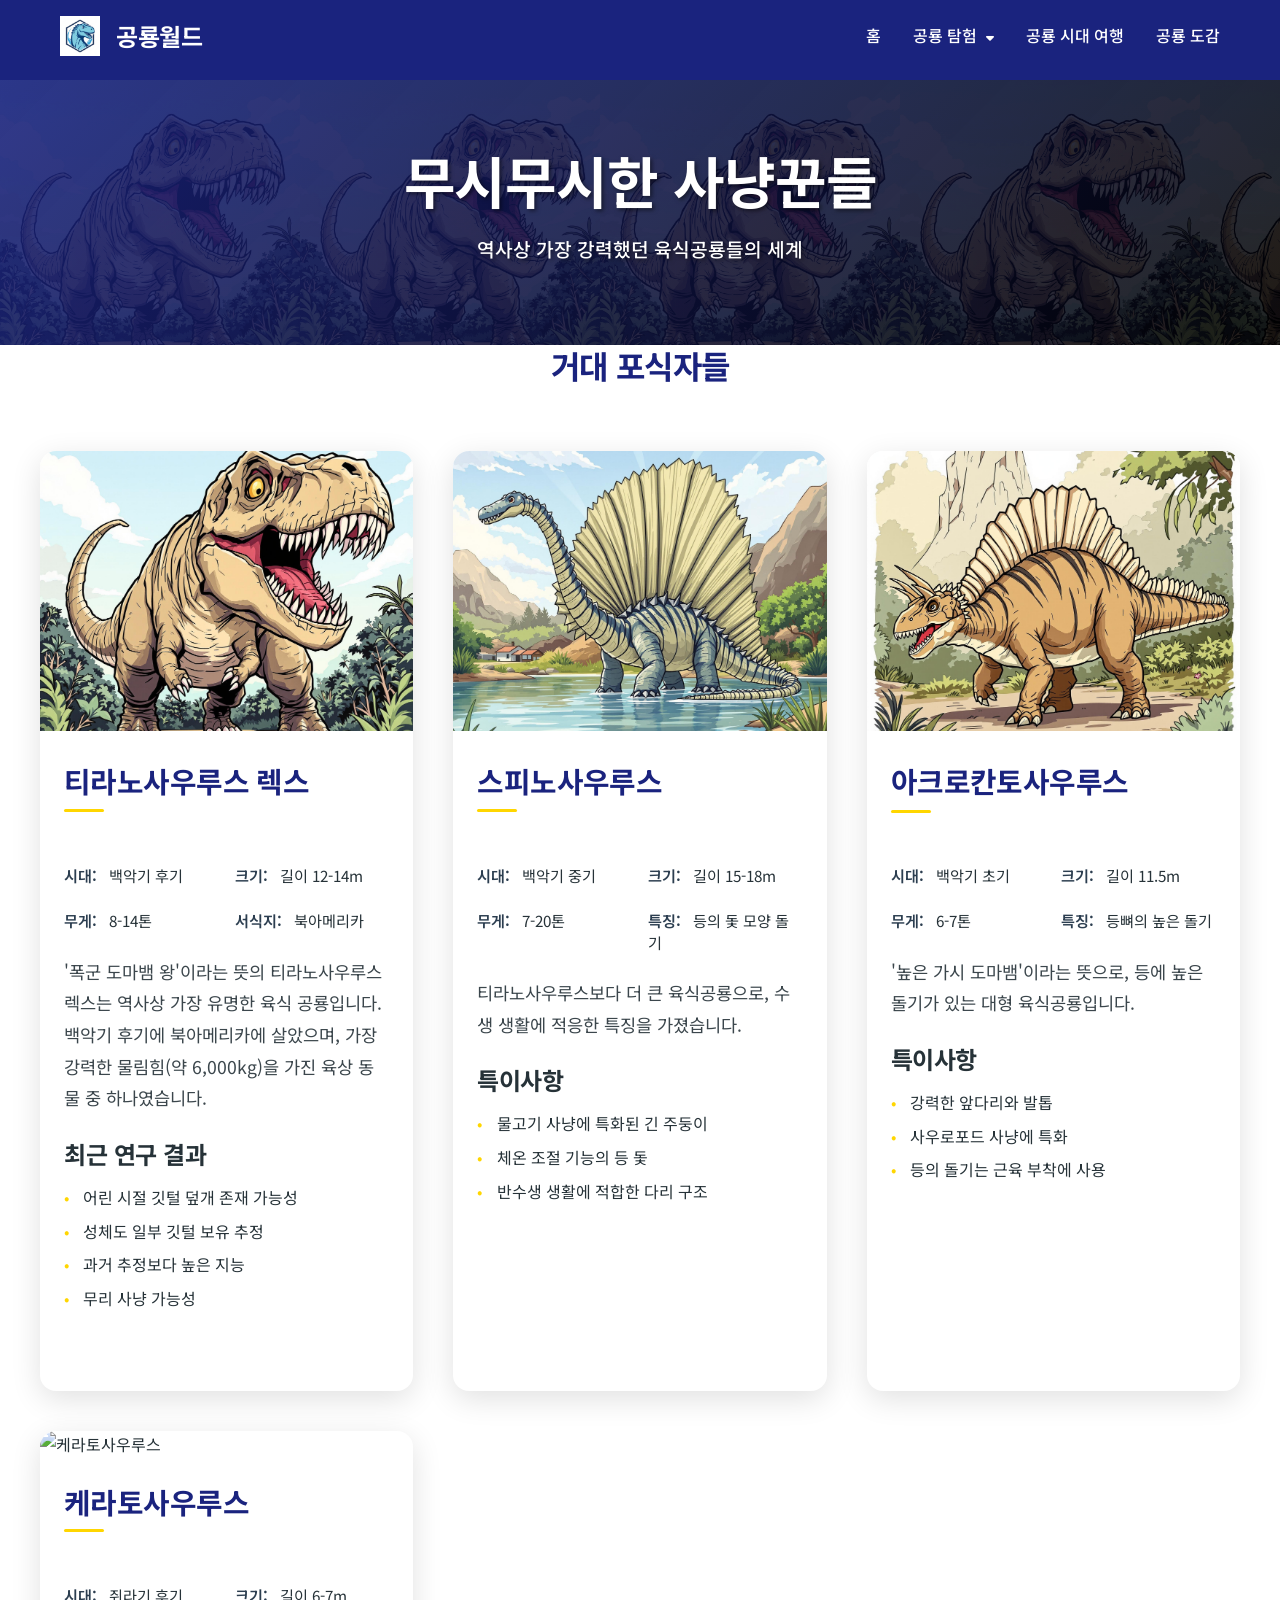
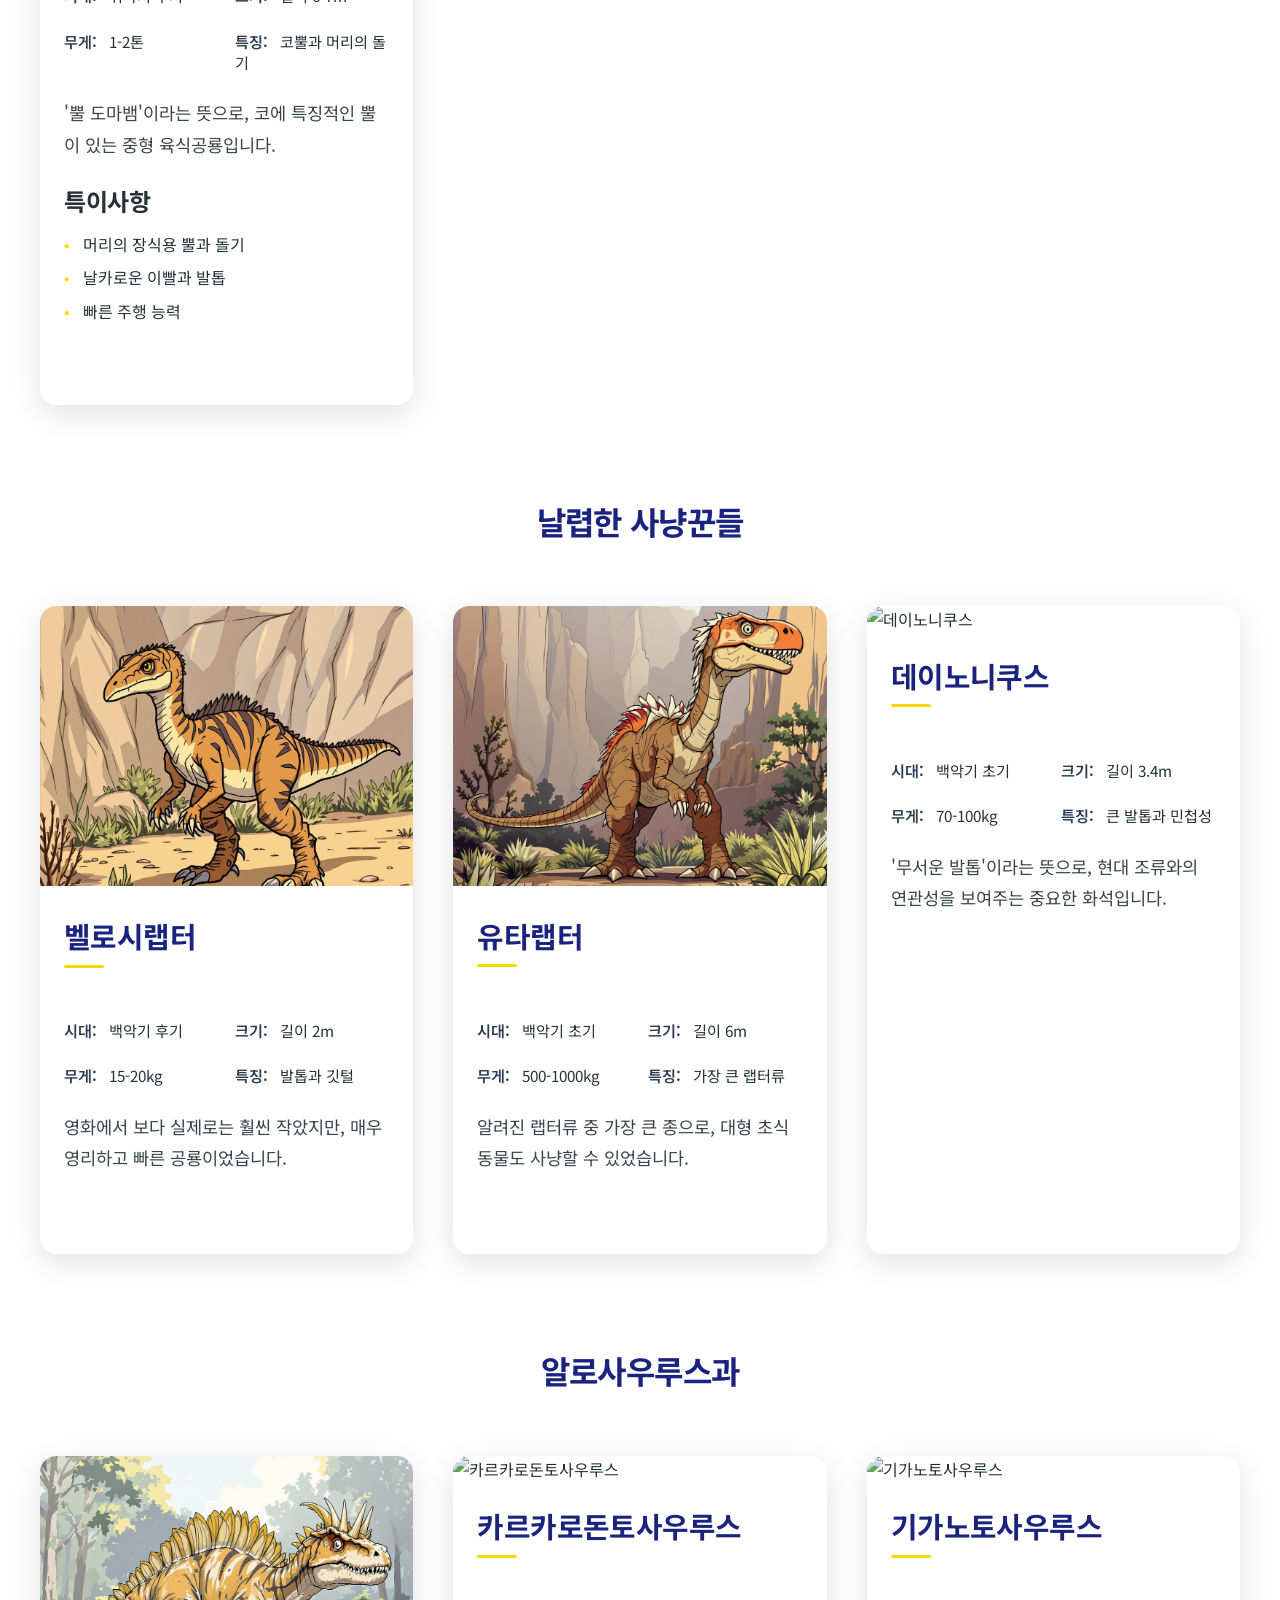
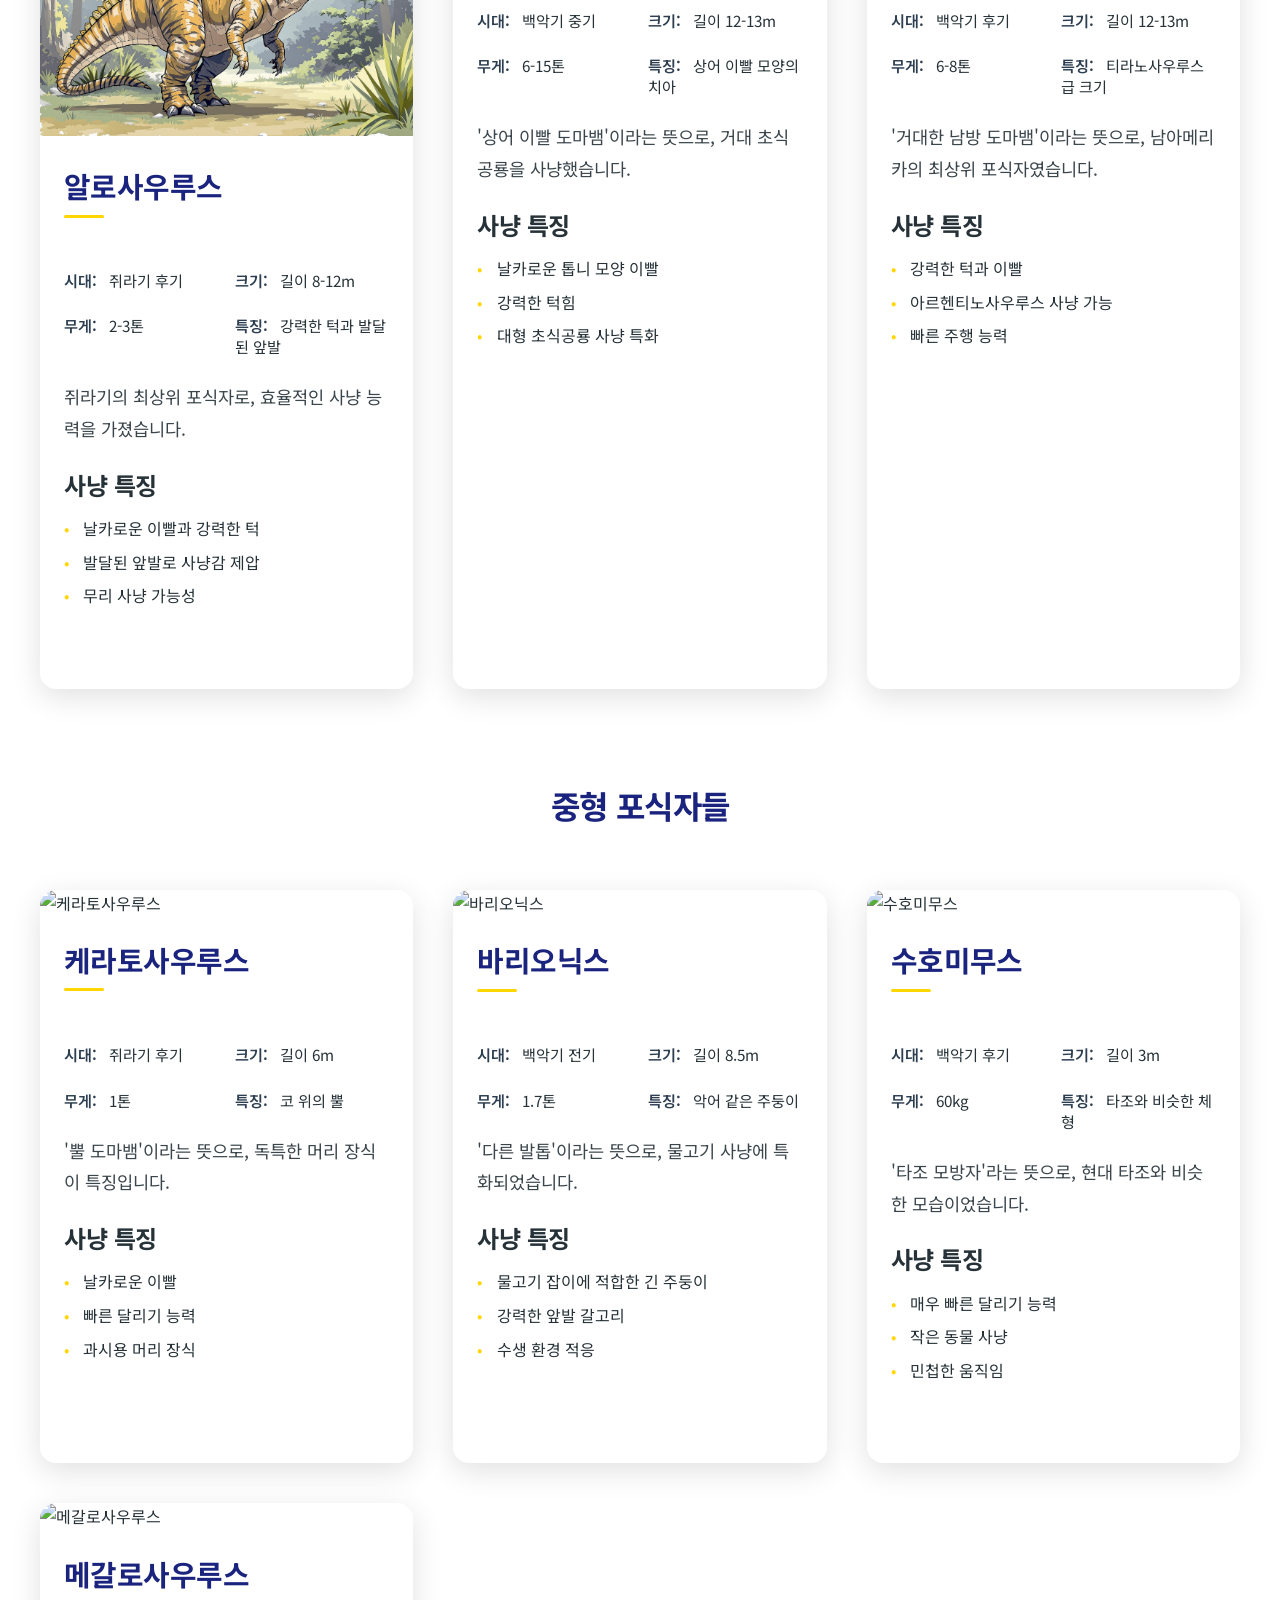
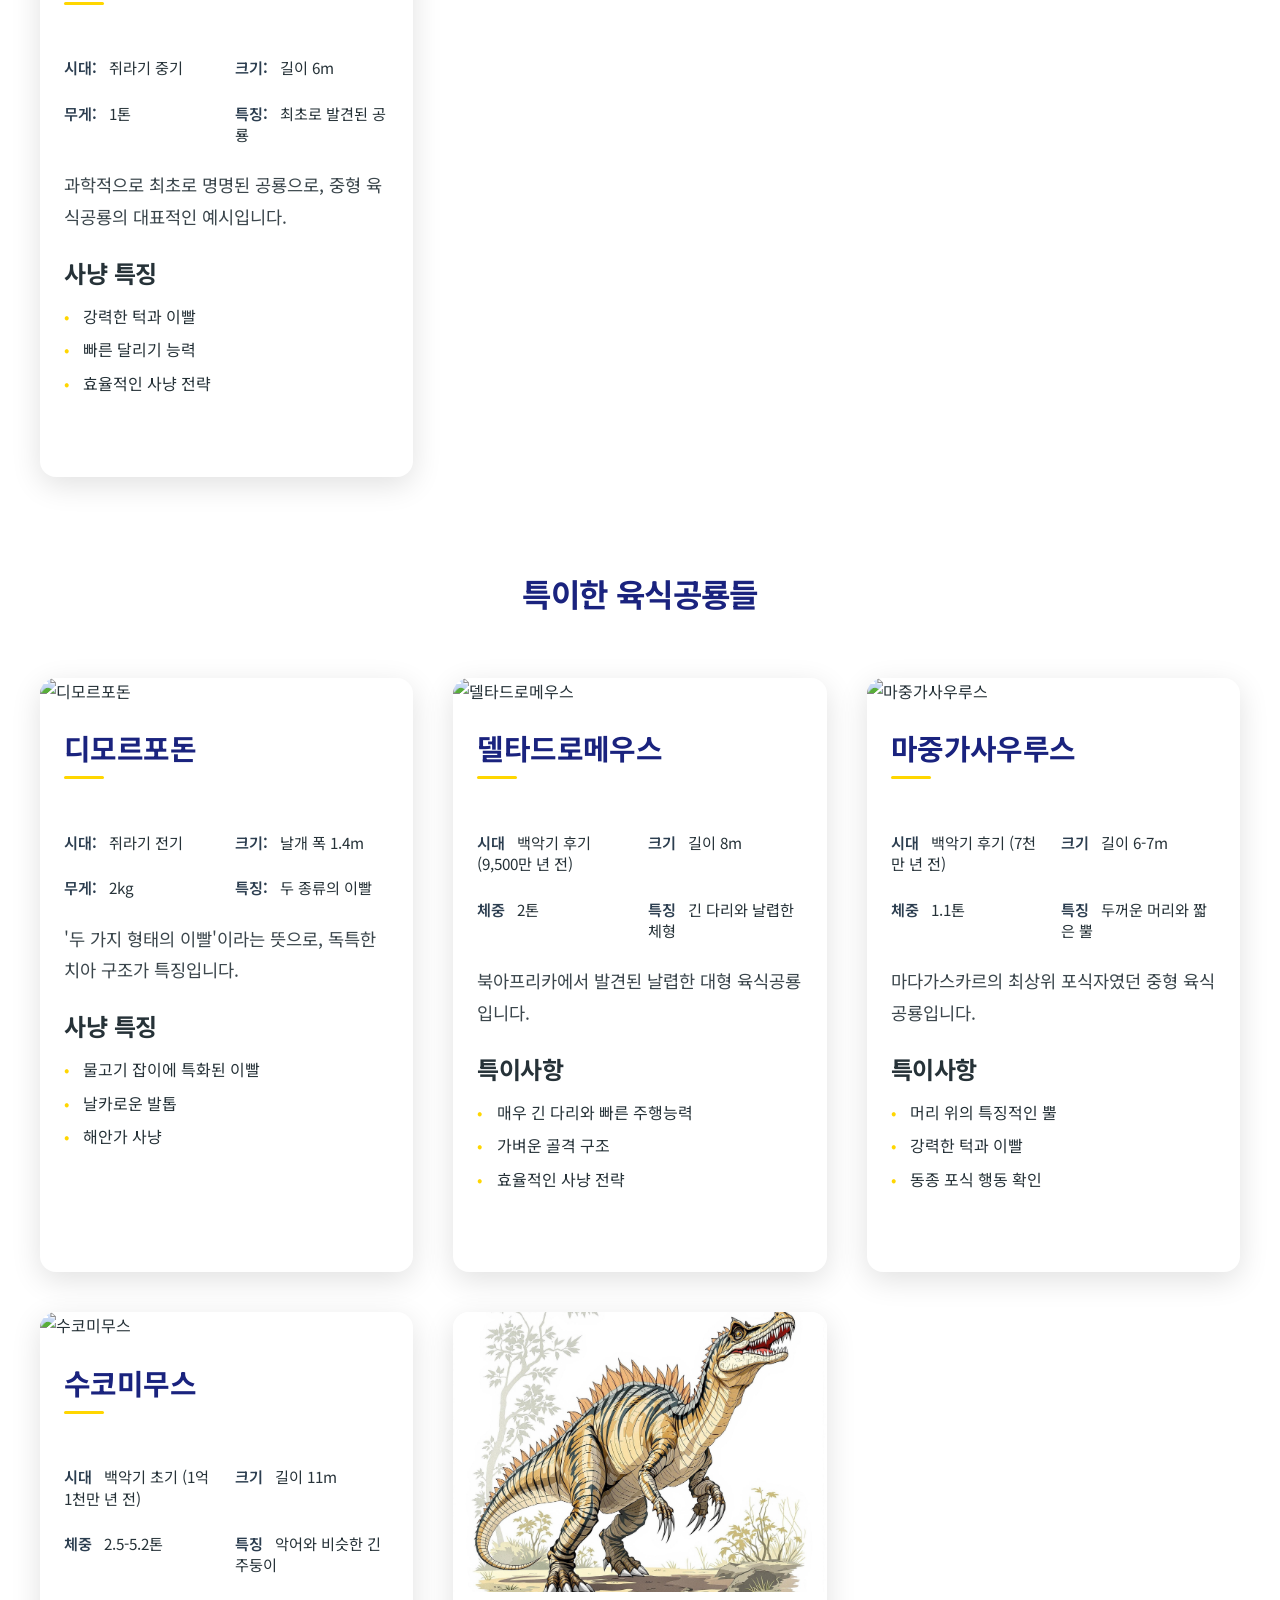
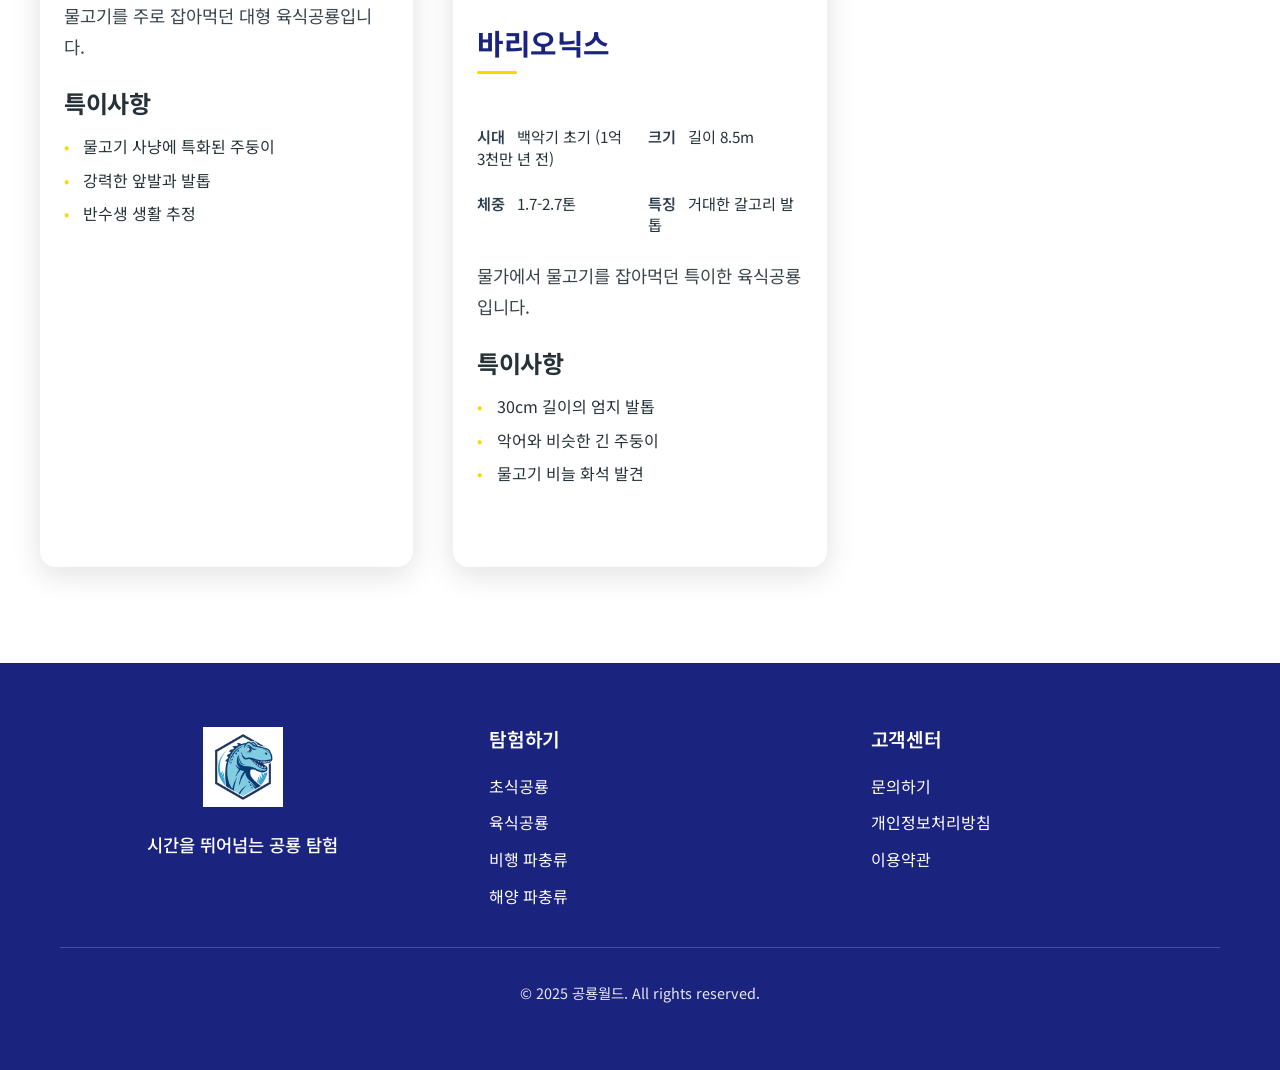
==== commit 13b8e394: "2차 디자인 끝" ====
--- a/carnivores.html
+++ b/carnivores.html
@@ -578,7 +578,9 @@
         <div class="container">
             <div class="footer-content">
                 <div class="footer-logo">
-                    <img src="images/dino-logo-primary.png" alt="공룡월드" class="logo-img">
+                    <a href="index.html">
+                        <img src="images/dino-logo-primary.png" alt="공룡월드" class="logo-img">
+                    </a>
                     <p>시간을 뛰어넘는 공룡 탐험</p>
                 </div>
                 <div class="footer-links">
--- a/style.css
+++ b/style.css
@@ -94,6 +94,16 @@
     margin-bottom: 2rem;
 }
 
+.footer-logo a {
+    display: inline-block;
+    text-decoration: none;
+    transition: var(--transition);
+}
+
+.footer-logo a:hover {
+    transform: translateY(-3px);
+}
+
 .footer-logo .logo-img {
     width: 80px;
     height: 80px;
@@ -105,7 +115,6 @@
     width: 80px;
     height: auto;
     margin-bottom: 1rem;
-    filter: brightness(0) invert(1) contrast(1) saturate(0);
 }
 
 .footer-logo h3 {
@@ -910,7 +919,7 @@
     border-radius: 12px;
     box-shadow: var(--card-shadow);
     padding: 2.5rem;
-    margin-bottom: 3rem;
+    margin: 3rem 0;
     transition: var(--transition);
 }
 
@@ -992,83 +1001,72 @@
     }
 }
 
-.dinosaur-grid {
+#dictionary .dinosaur-grid {
     display: grid;
-    grid-template-columns: repeat(3, 1fr);
+    grid-template-columns: repeat(auto-fit, minmax(280px, 1fr));
+    gap: 2rem;
+    padding: 2rem 0;
+}
+
+@media (max-width: 768px) {
+    #dictionary .dinosaur-grid {
+        grid-template-columns: 1fr;
+        gap: 1.5rem;
+        padding: 1.5rem 0;
+    }
+}
+
+.dino-content:not(#dictionary) .dinosaur-grid {
+    display: flex;
+    justify-content: space-between;
     gap: 1rem;
-    padding: 0;
-}
-
-@media (max-width: 768px) {
-    .dinosaur-grid {
-        grid-template-columns: 1fr;
-        gap: 1rem;
-        padding: 0;
-    }
-}
-
-.dinosaur-card {
+    padding: 2rem 0;
+    overflow-x: auto;
+}
+
+.dino-content:not(#dictionary) .dinosaur-card {
+    flex: 0 0 280px;
     background: white;
     border-radius: 12px;
     overflow: hidden;
     box-shadow: var(--card-shadow);
     transition: var(--transition);
-    position: relative;
-    aspect-ratio: 1;
-}
-
-.dinosaur-card:hover {
-    transform: translateY(-5px);
+}
+
+.dino-content:not(#dictionary) .dinosaur-card:hover {
+    transform: translateY(-8px);
     box-shadow: 0 12px 40px rgba(0,0,0,0.15);
 }
 
-.dinosaur-card img {
+.dino-content:not(#dictionary) .dinosaur-card img {
     width: 100%;
-    height: 100%;
+    height: 280px;
     object-fit: contain;
-    transition: transform 0.3s ease;
-    padding: 0.5rem;
+    transition: var(--transition);
+    padding: 1rem;
+}
+
+.dino-content:not(#dictionary) .dinosaur-card:hover img {
+    transform: scale(1.05);
+}
+
+/* index 페이지의 공룡도감 섹션 스크롤바 스타일 */
+.dino-content:not(#dictionary) .dinosaur-grid::-webkit-scrollbar {
+    height: 8px;
+}
+
+.dino-content:not(#dictionary) .dinosaur-grid::-webkit-scrollbar-track {
     background: var(--light-gray);
-}
-
-.dinosaur-card h3 {
-    margin: 0.5rem 1rem;
-    font-size: 1.2rem;
-    color: var(--text-primary);
-}
-
-.dinosaur-card p {
-    margin: 0.5rem 1rem;
-    font-size: 0.9rem;
-    color: var(--text-secondary);
-}
-
-.dinosaur-card .tags {
-    padding: 0 1rem 1rem;
-    display: flex;
-    gap: 0.5rem;
-}
-
-@media (max-width: 768px) {
-    .dinosaur-grid {
-        grid-template-columns: 1fr;
-        gap: 1rem;
-        padding: 0;
-    }
-    
-    .dinosaur-card h3 {
-        font-size: 1rem;
-        margin: 0.5rem;
-    }
-    
-    .dinosaur-card p {
-        font-size: 0.8rem;
-        margin: 0.5rem;
-    }
-    
-    .dinosaur-card .tags {
-        padding: 0 0.5rem 0.5rem;
-    }
+    border-radius: 4px;
+}
+
+.dino-content:not(#dictionary) .dinosaur-grid::-webkit-scrollbar-thumb {
+    background: var(--primary-color);
+    border-radius: 4px;
+}
+
+.dino-content:not(#dictionary) .dinosaur-grid::-webkit-scrollbar-thumb:hover {
+    background: var(--primary-color-rgb);
 }
 
 /* 오늘의 공룡 */
@@ -1930,3 +1928,96 @@
         padding: 0.5rem 1.2rem;
     }
 }
+
+.section-header {
+    width: 100%;
+    margin: 2.5rem 0 2rem;
+    padding: 2rem;
+    background: linear-gradient(135deg, #ffffff 0%, #f8f9fa 100%);
+    border-radius: 15px;
+    box-shadow: 0 4px 15px rgba(0,0,0,0.05);
+    border: 1px solid rgba(0,0,0,0.05);
+    transition: transform 0.3s ease, box-shadow 0.3s ease;
+}
+
+.section-header:hover {
+    transform: translateY(-2px);
+    box-shadow: 0 6px 20px rgba(0,0,0,0.08);
+}
+
+.section-header h2 {
+    color: #2c3e50;
+    font-size: 2rem;
+    margin-bottom: 1rem;
+    display: flex;
+    align-items: center;
+    gap: 0.8rem;
+    font-weight: 700;
+}
+
+.section-header h2 i {
+    color: #3498db;
+    font-size: 1.8rem;
+    background: linear-gradient(135deg, #e8f4fd 0%, #ffffff 100%);
+    padding: 0.8rem;
+    border-radius: 12px;
+    box-shadow: 0 2px 8px rgba(52, 152, 219, 0.15);
+}
+
+.section-header p {
+    color: #505764;
+    margin: 0 0 1.5rem 0;
+    font-size: 1.1rem;
+    line-height: 1.6;
+    padding-left: 3.5rem;
+}
+
+.section-stats {
+    display: flex;
+    flex-wrap: wrap;
+    gap: 1.5rem;
+    padding-left: 3.5rem;
+    margin-top: 1rem;
+}
+
+.section-stats span {
+    display: flex;
+    align-items: center;
+    gap: 0.5rem;
+    font-size: 0.95rem;
+    color: #666;
+    background: rgba(255,255,255,0.8);
+    padding: 0.5rem 1rem;
+    border-radius: 8px;
+    border: 1px solid rgba(0,0,0,0.05);
+}
+
+.section-stats span i {
+    color: #3498db;
+}
+
+@media (max-width: 768px) {
+    .section-header {
+        padding: 1.5rem;
+        margin: 2rem 0 1.5rem;
+    }
+
+    .section-header h2 {
+        font-size: 1.5rem;
+    }
+
+    .section-header p {
+        font-size: 1rem;
+        padding-left: 0;
+    }
+
+    .section-stats {
+        padding-left: 0;
+        flex-direction: column;
+        gap: 0.8rem;
+    }
+
+    .section-stats span {
+        font-size: 0.9rem;
+    }
+}
